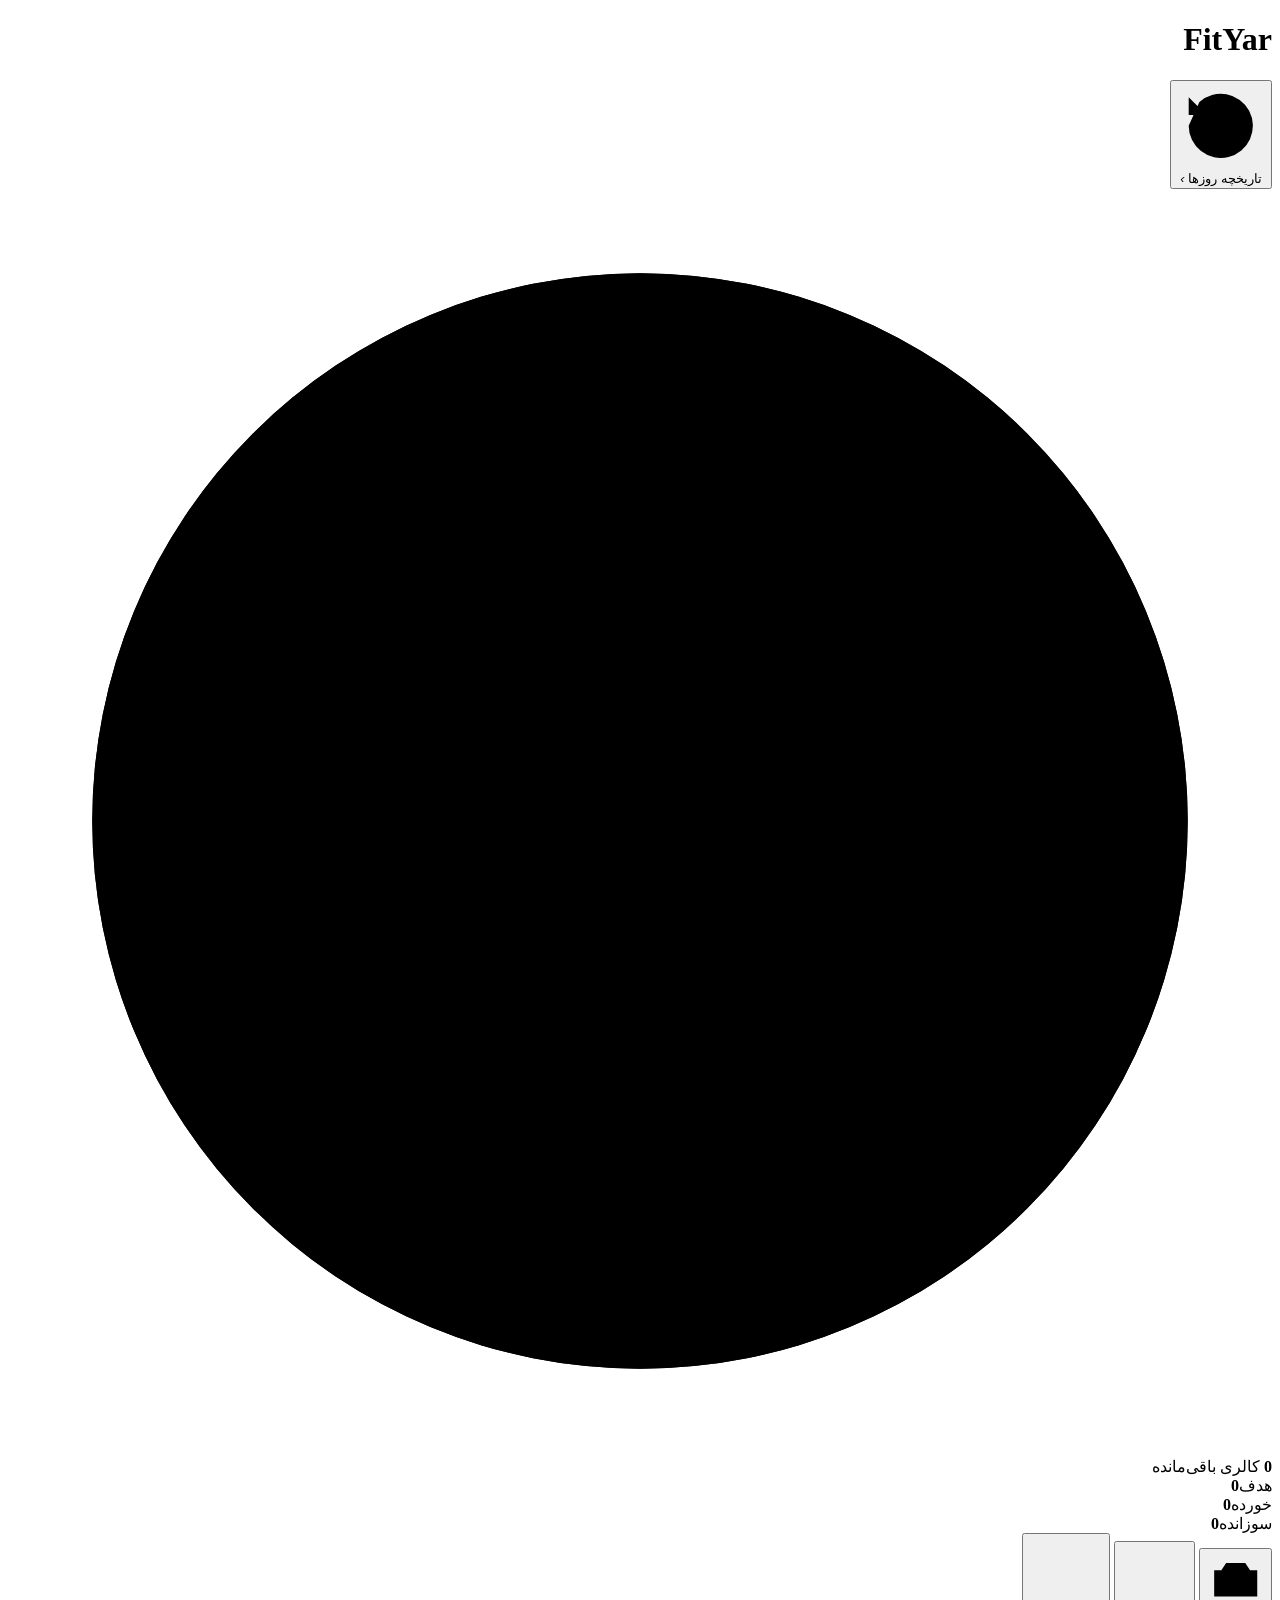
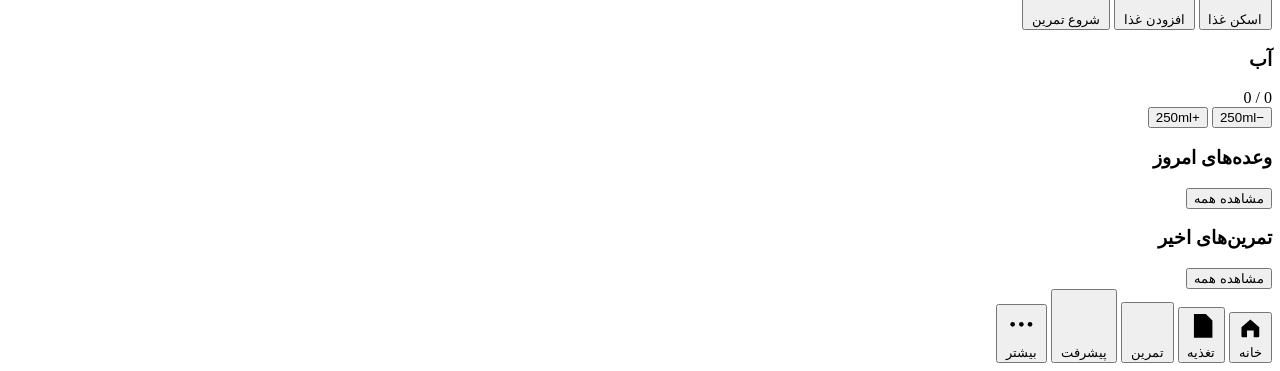
==== index.html @ e15f79ba "Add files via upload" ====
<!DOCTYPE html>
<html lang="fa" dir="rtl">
<head>
<meta charset="utf-8">
<meta http-equiv="Content-Security-Policy" content="
  default-src 'self';
  script-src 'self';
  style-src 'self' 'unsafe-inline';
  img-src 'self' blob: data:;
  font-src 'self';
  connect-src 'self' https: http://localhost:* http://127.0.0.1:*;
  media-src 'self' blob:;
  object-src 'none';
  base-uri 'self';
  form-action 'none';
  manifest-src 'self';
">
<meta name="viewport" content="width=device-width, initial-scale=1, viewport-fit=cover, maximum-scale=1, user-scalable=no">
<title>FitYar</title>
<meta name="description" content="Private nutrition &amp; training tracker">
<meta name="theme-color" content="#0b0d10">
<meta name="mobile-web-app-capable" content="yes">
<meta name="apple-mobile-web-app-capable" content="yes">
<meta name="apple-mobile-web-app-status-bar-style" content="black-translucent">
<meta name="apple-mobile-web-app-title" content="FitYar">
<link rel="manifest" href="./manifest.webmanifest">
<link rel="apple-touch-icon" href="./icons/icon-180.png">
<link rel="icon" href="./icons/icon-192.png">
<link rel="preload" href="./fonts/vazirmatn-400.woff2" as="font" type="font/woff2" crossorigin>
<link rel="stylesheet" href="./css/app.css">
</head>
<body>

<div id="app">

  <!-- ══════════ TOP BAR ══════════ -->
  <header id="topbar">
    <button class="tb-btn" id="tb-back" hidden aria-label="back">
      <svg viewBox="0 0 24 24" class="ico"><path d="M15 5l-7 7 7 7"/></svg>
    </button>
    <h1 id="tb-title">FitYar</h1>
    <div class="tb-right">
      <button class="tb-btn" id="tb-action" hidden></button>
    </div>
  </header>

  <main id="main">

    <!-- ══════════ HOME ══════════ -->
    <section class="screen" id="screen-home">
      <div class="today-bar">
        <span id="today-label"></span>
        <button class="link" id="home-history">
          <svg viewBox="0 0 24 24" class="ico sm"><path d="M3 12a9 9 0 1 0 3-6.7M3 4v5h5"/><path d="M12 8v4l3 2"/></svg>
          <span data-i18n="dayHistory">تاریخچه روزها</span>
          <b id="history-count"></b>
          <i class="sh-arrow">›</i>
        </button>
      </div>

      <div class="card ring-card">
        <div class="ring-wrap">
          <svg class="ring" viewBox="0 0 120 120">
            <circle class="ring-bg" cx="60" cy="60" r="52"/>
            <circle class="ring-fg" id="kcal-ring" cx="60" cy="60" r="52"/>
          </svg>
          <div class="ring-center">
            <b id="kcal-left">0</b>
            <span data-i18n="kcalLeft">کالری باقی‌مانده</span>
          </div>
        </div>
        <div class="ring-side">
          <div class="rs-row"><span data-i18n="goal">هدف</span><b id="kcal-goal">0</b></div>
          <div class="rs-row"><span data-i18n="eaten">خورده</span><b id="kcal-eaten">0</b></div>
          <div class="rs-row"><span data-i18n="burned">سوزانده</span><b id="kcal-burned">0</b></div>
        </div>
      </div>

      <div class="card">
        <div class="macro-grid" id="macro-grid"></div>
      </div>

      <div id="home-today"></div>
      <div id="home-targets"></div>

      <div class="quick-row">
        <button class="quick" id="q-photo">
          <svg viewBox="0 0 24 24" class="ico"><path d="M3 8h3l2-3h8l2 3h3v11H3z"/><circle cx="12" cy="13" r="3.5"/></svg>
          <span data-i18n="scanMeal">اسکن غذا</span>
        </button>
        <button class="quick" id="q-food">
          <svg viewBox="0 0 24 24" class="ico"><path d="M12 5v14M5 12h14"/></svg>
          <span data-i18n="addFood">افزودن غذا</span>
        </button>
        <button class="quick" id="q-train">
          <svg viewBox="0 0 24 24" class="ico"><path d="M4 9v6M7 7v10M17 7v10M20 9v6M7 12h10"/></svg>
          <span data-i18n="startWorkout">شروع تمرین</span>
        </button>
      </div>

      <div class="card" id="home-water-card">
        <div class="card-head">
          <h3 data-i18n="water">آب</h3>
          <span class="muted" id="water-sum">0 / 0</span>
        </div>
        <div class="water-row" id="water-cups"></div>
        <div class="btn-row">
          <button class="btn ghost sm" id="water-minus">−250ml</button>
          <button class="btn sm" id="water-plus">+250ml</button>
        </div>
      </div>

      <div class="card">
        <div class="card-head">
          <h3 data-i18n="todayMeals">وعده‌های امروز</h3>
          <button class="link" id="go-diary" data-i18n="seeAll">مشاهده همه</button>
        </div>
        <div id="home-meals" class="mini-list"></div>
      </div>

      <div class="card">
        <div class="card-head">
          <h3 data-i18n="recentWorkouts">تمرین‌های اخیر</h3>
          <button class="link" id="go-train" data-i18n="seeAll">مشاهده همه</button>
        </div>
        <div id="home-workouts" class="mini-list"></div>
      </div>
    </section>

    <!-- ══════════ DIARY ══════════ -->
    <section class="screen" id="screen-diary" hidden>
      <div class="date-nav">
        <button class="tb-btn" id="d-prev"><svg viewBox="0 0 24 24" class="ico flip"><path d="M15 5l-7 7 7 7"/></svg></button>
        <button class="date-label" id="d-label"></button>
        <button class="tb-btn" id="d-next"><svg viewBox="0 0 24 24" class="ico flip"><path d="M9 5l7 7-7 7"/></svg></button>
        <button class="tb-btn" id="d-history" aria-label="history">
          <svg viewBox="0 0 24 24" class="ico"><path d="M3 12a9 9 0 1 0 3-6.7M3 4v5h5"/><path d="M12 8v4l3 2"/></svg>
        </button>
      </div>

      <div class="card summary-bar">
        <div><b id="dsum-kcal">0</b><span data-i18n="kcal">کالری</span></div>
        <div><b id="dsum-p">0g</b><span data-i18n="protein">پروتئین</span></div>
        <div><b id="dsum-c">0g</b><span data-i18n="carbs">کربوهیدرات</span></div>
        <div><b id="dsum-f">0g</b><span data-i18n="fat">چربی</span></div>
      </div>

      <div class="btn-row" id="diary-quick"></div>
      <div id="diary-meals"></div>
      <div id="diary-close"></div>

      <div class="card">
        <div class="card-head"><h3 data-i18n="dailyNote">یادداشت روز</h3></div>
        <textarea id="day-note" class="input" rows="2" placeholder="…"></textarea>
      </div>
      <div class="spacer"></div>
    </section>

    <!-- ══════════ TRAIN ══════════ -->
    <section class="screen" id="screen-train" hidden>
      <div class="seg" id="train-seg">
        <button class="seg-btn active" data-tab="routines" data-i18n="routines">برنامه‌ها</button>
        <button class="seg-btn" data-tab="history" data-i18n="history">تاریخچه</button>
        <button class="seg-btn" data-tab="exercises" data-i18n="exercises">حرکات</button>
      </div>

      <div id="tab-routines">
        <button class="wizard-cta" id="open-wizard">
          <span class="wc-glow"></span>
          <span class="wc-ico">🎯</span>
          <span class="wc-txt">
            <b data-i18n="startWizard">ساخت برنامه اختصاصی</b>
            <span data-i18n="wizardSub">چند سؤال، بعد برنامه‌ات آماده است</span>
          </span>
          <span class="wc-arrow">›</span>
        </button>
        <button class="btn big" id="start-empty">
          <svg viewBox="0 0 24 24" class="ico"><path d="M12 5v14M5 12h14"/></svg>
          <span data-i18n="startEmptyWorkout">شروع تمرین خالی</span>
        </button>
        <div class="card-head pad">
          <h3 data-i18n="myRoutines">برنامه‌های من</h3>
          <button class="link" id="new-routine" data-i18n="new">جدید</button>
        </div>
        <div id="routine-list" class="list"></div>
        <div class="card-head pad"><h3 data-i18n="templates">الگوهای آماده</h3></div>
        <div id="template-list" class="list"></div>
      </div>

      <div id="tab-history" hidden>
        <div class="card summary-bar">
          <div><b id="h-count">0</b><span data-i18n="workouts">تمرین</span></div>
          <div><b id="h-vol">0</b><span data-i18n="totalVolume">حجم کل</span></div>
          <div><b id="h-time">0</b><span data-i18n="totalTime">زمان کل</span></div>
        </div>
        <div id="workout-history" class="list"></div>
      </div>

      <div id="tab-exercises" hidden>
        <div class="search-row">
          <input class="input" id="ex-search" placeholder="جستجو…" data-i18n-ph="search">
          <button class="btn ghost sm" id="add-exercise" data-i18n="new">جدید</button>
        </div>
        <div class="chips" id="ex-filters"></div>
        <div id="exercise-list" class="list"></div>
      </div>
      <div class="spacer"></div>
    </section>

    <!-- ══════════ PROGRESS ══════════ -->
    <section class="screen" id="screen-progress" hidden>
      <div class="seg" id="prog-seg">
        <button class="seg-btn active" data-tab="body" data-i18n="body">بدن</button>
        <button class="seg-btn" data-tab="nutri" data-i18n="nutrition">تغذیه</button>
        <button class="seg-btn" data-tab="strength" data-i18n="strength">قدرت</button>
        <button class="seg-btn" data-tab="reports" data-i18n="foodHistory">تاریخچه تغذیه</button>
      </div>

      <div id="ptab-body">
        <div id="week-review"></div>
        <div class="card">
          <div class="card-head">
            <h3 data-i18n="weight">وزن</h3>
            <button class="link" id="log-weight" data-i18n="log">ثبت</button>
          </div>
          <div id="weight-chart" class="chart"></div>
          <div class="stat-row" id="weight-stats"></div>
        </div>
        <div class="card">
          <div class="card-head">
            <h3 data-i18n="bodyPhotos">عکس‌های پیشرفت</h3>
          </div>
          <div id="photo-host"></div>
        </div>
        <div class="card">
          <div class="card-head">
            <h3 data-i18n="measurements">اندازه‌ها</h3>
            <button class="link" id="log-measure" data-i18n="log">ثبت</button>
          </div>
          <div id="measure-list" class="mini-list"></div>
        </div>
      </div>

      <div id="ptab-nutri" hidden>
        <div class="card">
          <div class="card-head"><h3 data-i18n="calories14">کالری ۱۴ روز اخیر</h3></div>
          <div id="kcal-chart" class="chart"></div>
        </div>
        <div class="card">
          <div class="card-head"><h3 data-i18n="macroAvg">میانگین درشت‌مغذی‌ها</h3></div>
          <div id="macro-chart" class="chart"></div>
          <div class="stat-row" id="nutri-stats"></div>
        </div>
      </div>

      <div id="ptab-reports" hidden></div>

      <div id="ptab-strength" hidden>
        <div class="card">
          <div class="card-head"><h3 data-i18n="weeklyVolume">حجم هفتگی</h3></div>
          <div id="volume-chart" class="chart"></div>
        </div>
        <div class="card">
          <div class="card-head"><h3 data-i18n="records">رکوردها</h3></div>
          <div id="pr-list" class="mini-list"></div>
        </div>
      </div>
      <div class="spacer"></div>
    </section>

    <!-- ══════════ MORE ══════════ -->
    <section class="screen" id="screen-more" hidden>
      <div class="card profile-card" id="profile-card">
        <div class="avatar" id="avatar">?</div>
        <div>
          <b id="profile-name">—</b>
          <span class="muted" id="profile-sub">—</span>
        </div>
        <button class="btn ghost sm" id="edit-profile" data-i18n="edit">ویرایش</button>
      </div>

      <button class="row-btn" id="open-program" style="--rowc:var(--acc)">
        <svg viewBox="0 0 24 24" class="ico"><path d="M4 6h16M4 12h16M4 18h16"/><circle cx="7" cy="6" r="1.6"/><circle cx="12" cy="12" r="1.6"/><circle cx="17" cy="18" r="1.6"/></svg>
        <span data-i18n="yourProgram">برنامه‌ی تو</span>
      </button>
      <button class="row-btn" id="open-plan" style="--rowc:var(--purple)">
        <svg viewBox="0 0 24 24" class="ico"><path d="M4 5h16M4 12h16M4 19h10"/></svg>
        <span data-i18n="aiPlan">برنامه هوشمند</span>
        <span class="badge" data-i18n="ai">AI</span>
      </button>
      <button class="row-btn" id="open-goals" style="--rowc:var(--orange)">
        <svg viewBox="0 0 24 24" class="ico"><circle cx="12" cy="12" r="8"/><circle cx="12" cy="12" r="3"/></svg>
        <span data-i18n="goalsCalories">اهداف و کالری</span>
      </button>
      <button class="row-btn" id="open-tools" style="--rowc:var(--warn)">
        <svg viewBox="0 0 24 24" class="ico"><path d="M4 9v6M8 7v10M16 7v10M20 9v6M8 12h8"/></svg>
        <span data-i18n="plateCalc">ماشین‌حساب وزنه</span>
      </button>
      <button class="row-btn" id="open-barcodes" style="--rowc:var(--indigo)">
        <svg viewBox="0 0 24 24" class="ico"><path d="M4 6v12M7 6v12M10 6v12M14 6v12M17 6v12M20 6v12"/></svg>
        <span data-i18n="myBarcodes">بارکدهای من</span>
      </button>
      <button class="row-btn" id="open-schedule" style="--rowc:var(--blue)">
        <svg viewBox="0 0 24 24" class="ico"><rect x="4" y="5" width="16" height="16" rx="3"/><path d="M4 10h16M9 3v4M15 3v4"/></svg>
        <span data-i18n="weekSchedule">برنامه‌ی هفته</span>
      </button>
      <button class="row-btn" id="open-myfoods" style="--rowc:var(--teal)">
        <svg viewBox="0 0 24 24" class="ico"><path d="M5 4v16M5 4h9a4 4 0 010 8H5"/></svg>
        <span data-i18n="myFoods">غذاهای من</span>
      </button>
      <button class="row-btn" id="open-api" style="--rowc:var(--blue)">
        <svg viewBox="0 0 24 24" class="ico"><path d="M15 7a4 4 0 11-3.4 6.1L7 18l-3-3 4.9-4.6A4 4 0 0115 7z"/></svg>
        <span data-i18n="aiSettings">تنظیمات هوش مصنوعی</span>
        <span class="dot" id="api-dot"></span>
      </button>
      <button class="row-btn" id="open-prefs" style="--rowc:var(--pink)">
        <svg viewBox="0 0 24 24" class="ico"><circle cx="12" cy="12" r="3"/><path d="M12 3v3M12 18v3M3 12h3M18 12h3M5.6 5.6l2.1 2.1M16.3 16.3l2.1 2.1M18.4 5.6l-2.1 2.1M7.7 16.3l-2.1 2.1"/></svg>
        <span data-i18n="preferences">تنظیمات کلی</span>
      </button>
      <button class="row-btn" id="open-backup" style="--rowc:var(--indigo)">
        <svg viewBox="0 0 24 24" class="ico"><path d="M12 16V4M8 8l4-4 4 4M4 20h16"/></svg>
        <span data-i18n="backupRestore">پشتیبان‌گیری و بازیابی</span>
      </button>
      <button class="row-btn" id="open-about" style="--rowc:var(--tx2)">
        <svg viewBox="0 0 24 24" class="ico"><circle cx="12" cy="12" r="9"/><path d="M12 11v5M12 8h.01"/></svg>
        <span data-i18n="about">درباره</span>
      </button>
      <div class="spacer"></div>
    </section>

    <!-- ══════════ TRAINING PROGRAM (wizard output) ══════════ -->
    <section class="screen" id="screen-program" hidden>
      <div id="program-body"></div>
      <div class="spacer"></div>
    </section>

    <!-- ══════════ DAY REPORTS ══════════ -->
    <section class="screen" id="screen-reports" hidden>
      <div id="reports-body"></div>
      <div class="spacer"></div>
    </section>

    <!-- ══════════ AI PLAN ══════════ -->
    <section class="screen" id="screen-plan" hidden>
      <div id="plan-body"></div>
      <div class="spacer"></div>
    </section>

  </main>

  <!-- ══════════ ACTIVE WORKOUT (full overlay) ══════════ -->
  <div id="session" hidden>
    <header id="s-top">
      <button class="tb-btn" id="s-min"><svg viewBox="0 0 24 24" class="ico"><path d="M6 15l6-6 6 6"/></svg></button>
      <div class="s-timer"><b id="s-time">00:00</b><span id="s-name">Workout</span></div>
      <button class="btn sm" id="s-finish" data-i18n="finish">پایان</button>
    </header>
    <div id="s-stats" class="s-stats"></div>
    <div id="s-body"></div>
    <div class="s-actions">
      <button class="btn ghost" id="s-add-ex" data-i18n="addExercise">افزودن حرکت</button>
      <button class="btn danger ghost" id="s-cancel" data-i18n="cancelWorkout">لغو تمرین</button>
    </div>
    <div class="spacer"></div>
  </div>

  <!-- mini bar when session minimized -->
  <div id="mini-session" hidden>
    <span class="pulse"></span>
    <b id="mini-time">00:00</b>
    <span id="mini-name">Workout</span>
    <button class="btn sm" id="mini-open" data-i18n="resume">ادامه</button>
  </div>

  <!-- rest timer -->
  <div id="rest-bar" hidden>
    <button class="rest-btn" id="rest-minus">−15</button>
    <div class="rest-mid"><b id="rest-time">0:00</b><div class="rest-track"><i id="rest-fill"></i></div></div>
    <button class="rest-btn" id="rest-plus">+15</button>
    <button class="rest-btn x" id="rest-skip">✕</button>
  </div>

  <!-- ══════════ BOTTOM NAV ══════════ -->
  <nav id="tabbar">
    <button class="tab active" data-screen="home">
      <svg viewBox="0 0 24 24" class="ico"><path d="M4 11l8-7 8 7v8a1 1 0 01-1 1h-4v-6H9v6H5a1 1 0 01-1-1z"/></svg>
      <span data-i18n="navHome">خانه</span>
    </button>
    <button class="tab" data-screen="diary">
      <svg viewBox="0 0 24 24" class="ico"><path d="M6 3h9l5 5v13H6z"/><path d="M9 12h8M9 16h5"/></svg>
      <span data-i18n="navDiary">تغذیه</span>
    </button>
    <button class="tab" data-screen="train">
      <svg viewBox="0 0 24 24" class="ico"><path d="M4 9v6M7 7v10M17 7v10M20 9v6M7 12h10"/></svg>
      <span data-i18n="navTrain">تمرین</span>
    </button>
    <button class="tab" data-screen="progress">
      <svg viewBox="0 0 24 24" class="ico"><path d="M4 19V9M10 19V5M16 19v-7M22 19H2"/></svg>
      <span data-i18n="navProgress">پیشرفت</span>
    </button>
    <button class="tab" data-screen="more">
      <svg viewBox="0 0 24 24" class="ico"><circle cx="6" cy="12" r="1.6"/><circle cx="12" cy="12" r="1.6"/><circle cx="18" cy="12" r="1.6"/></svg>
      <span data-i18n="navMore">بیشتر</span>
    </button>
  </nav>

  <!-- ══════════ SHEET / MODAL HOST ══════════ -->
  <div id="scrim" hidden></div>
  <div id="sheet" hidden>
    <div class="sheet-grab"></div>
    <div class="sheet-head">
      <h3 id="sheet-title"></h3>
      <button class="tb-btn" id="sheet-close">✕</button>
    </div>
    <div id="sheet-body"></div>
  </div>

  <div id="toast-host"></div>
  <div id="loader" hidden><div class="spin"></div><span id="loader-text"></span></div>
</div>

<input type="file" id="file-photo" accept="image/*" capture="environment" hidden>
<input type="file" id="file-import" accept="application/json,.json" hidden>
<input type="file" id="file-body-photo" accept="image/*" capture="environment" hidden>

<!-- Boot watchdog: never leave the user staring at a blank page. -->
<div id="boot-fail" hidden style="position:fixed;inset:0;z-index:200;background:#0b0d10;color:#e9edf2;
     padding:32px 22px;font:15px/1.9 'Segoe UI',Tahoma,system-ui,sans-serif;overflow:auto">
  <h2 style="font-size:19px;margin:0 0 10px">اپ بالا نیامد / App failed to start</h2>
  <p id="boot-fail-msg" style="color:#9aa5b4;margin:0 0 18px"></p>
  <pre id="boot-fail-detail" style="white-space:pre-wrap;word-break:break-word;background:#161b22;
       border:1px solid #252c36;border-radius:12px;padding:12px;font-size:12px;color:#ff6b6b;direction:ltr"></pre>
  <button onclick="location.reload()" style="margin-top:16px;background:#3ddc84;color:#07130c;border:0;
          border-radius:12px;padding:13px 20px;font:600 15px inherit;width:100%">تلاش مجدد / Reload</button>
  <button id="boot-fail-reset" style="margin-top:10px;background:transparent;color:#ff6b6b;
          border:1px solid #3a2b2b;border-radius:12px;padding:13px 20px;font:15px inherit;width:100%">
    پاک کردن کش و تلاش مجدد / Clear cache &amp; reload</button>
</div>

<script src="./js/boot.js"></script>

<script type="module" src="./js/app.js"></script>
<script src="./js/boot-check.js"></script>
</body>
</html>
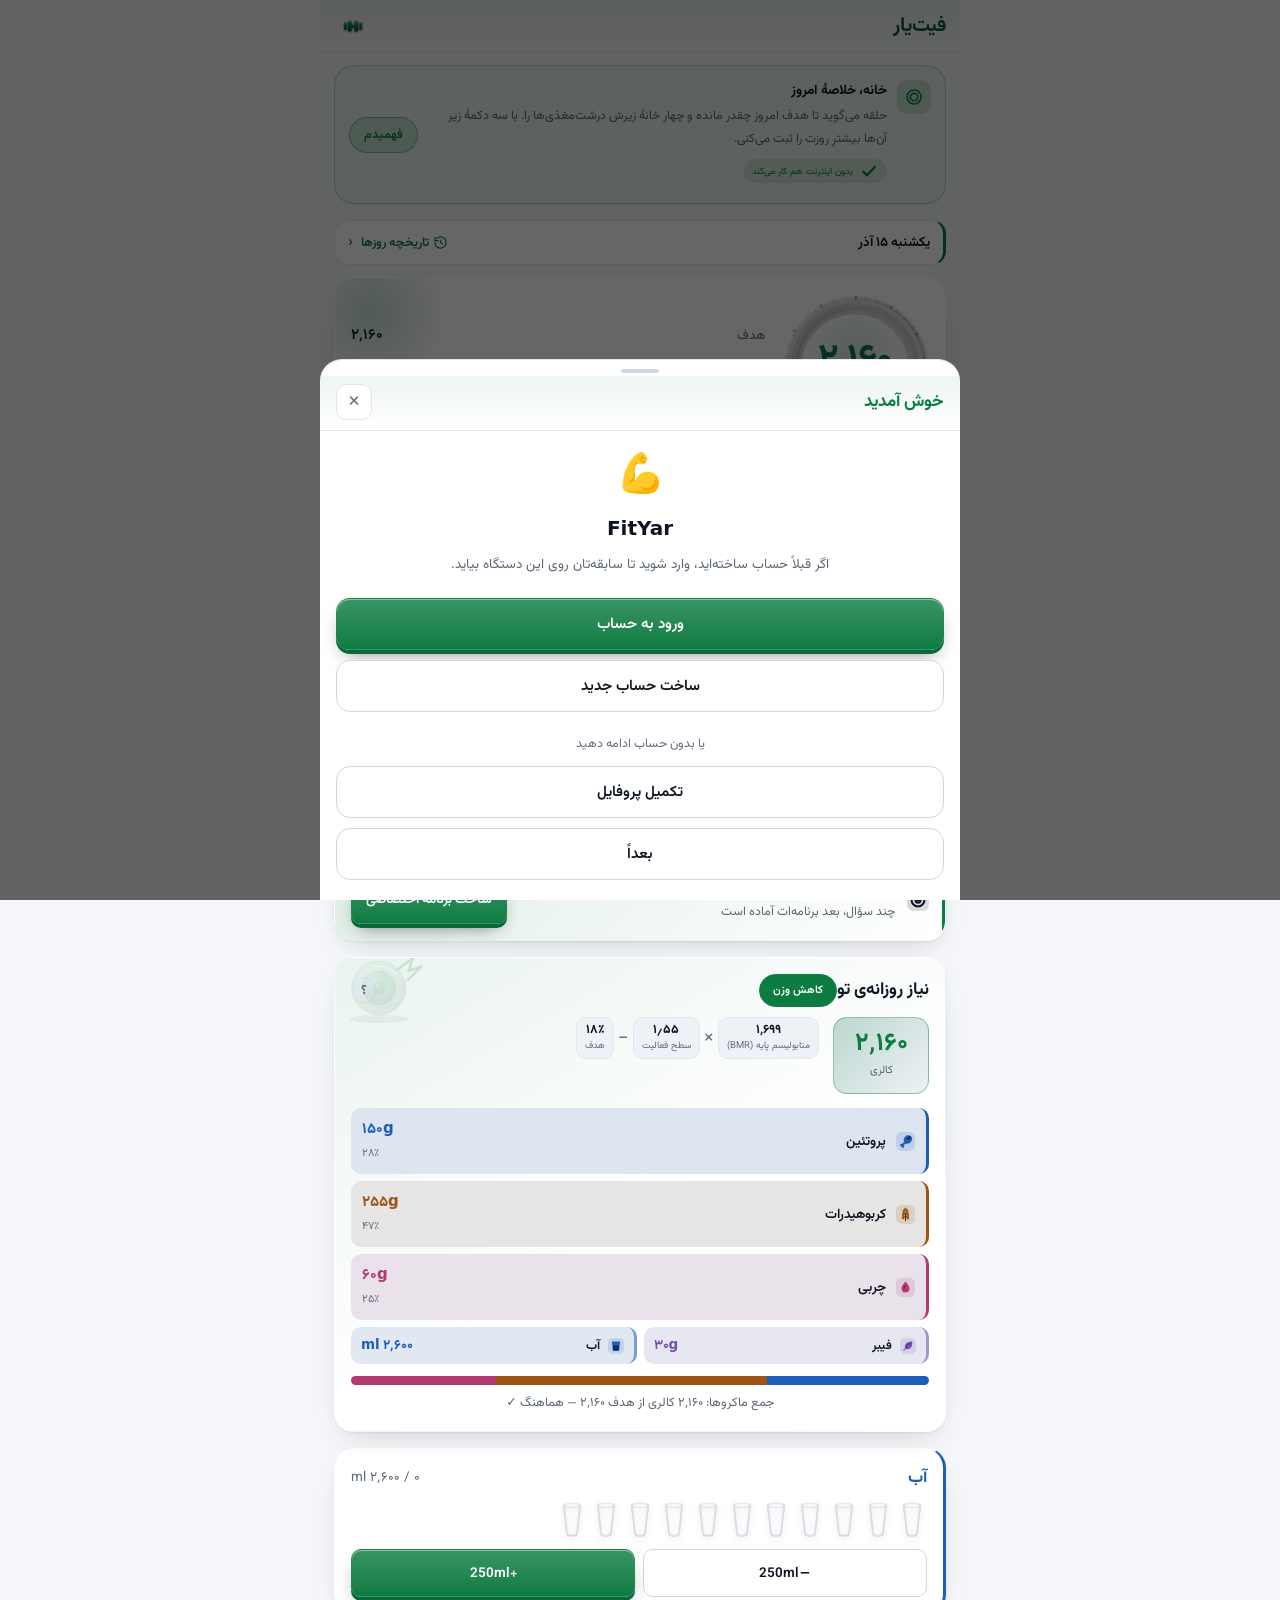
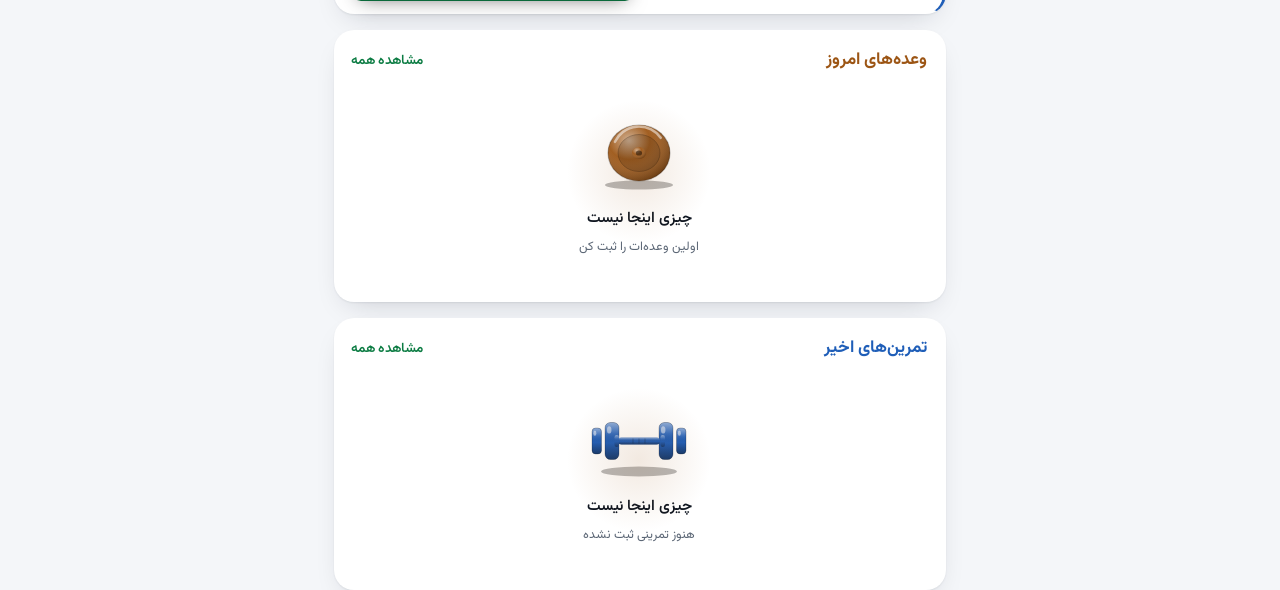
==== commit 157c1952: "Flatten the upload, and ship the twenty-two modules that were never there The previous upload was dr" ====
--- a/index.html
+++ b/index.html
@@ -1,445 +1,528 @@
-<!DOCTYPE html>
-<html lang="fa" dir="rtl">
-<head>
-<meta charset="utf-8">
-<meta http-equiv="Content-Security-Policy" content="
-  default-src 'self';
-  script-src 'self';
-  style-src 'self' 'unsafe-inline';
-  img-src 'self' blob: data:;
-  font-src 'self';
-  connect-src 'self' https: http://localhost:* http://127.0.0.1:*;
-  media-src 'self' blob:;
-  object-src 'none';
-  base-uri 'self';
-  form-action 'none';
-  manifest-src 'self';
-">
-<meta name="viewport" content="width=device-width, initial-scale=1, viewport-fit=cover, maximum-scale=1, user-scalable=no">
-<title>FitYar</title>
-<meta name="description" content="Private nutrition &amp; training tracker">
-<meta name="theme-color" content="#0b0d10">
-<meta name="mobile-web-app-capable" content="yes">
-<meta name="apple-mobile-web-app-capable" content="yes">
-<meta name="apple-mobile-web-app-status-bar-style" content="black-translucent">
-<meta name="apple-mobile-web-app-title" content="FitYar">
-<link rel="manifest" href="./manifest.webmanifest">
-<link rel="apple-touch-icon" href="./icons/icon-180.png">
-<link rel="icon" href="./icons/icon-192.png">
-<link rel="preload" href="./fonts/vazirmatn-400.woff2" as="font" type="font/woff2" crossorigin>
-<link rel="stylesheet" href="./css/app.css">
-</head>
-<body>
-
-<div id="app">
-
-  <!-- ══════════ TOP BAR ══════════ -->
-  <header id="topbar">
-    <button class="tb-btn" id="tb-back" hidden aria-label="back">
-      <svg viewBox="0 0 24 24" class="ico"><path d="M15 5l-7 7 7 7"/></svg>
-    </button>
-    <h1 id="tb-title">FitYar</h1>
-    <div class="tb-right">
-      <button class="tb-btn" id="tb-action" hidden></button>
-    </div>
-  </header>
-
-  <main id="main">
-
-    <!-- ══════════ HOME ══════════ -->
-    <section class="screen" id="screen-home">
-      <div class="today-bar">
-        <span id="today-label"></span>
-        <button class="link" id="home-history">
-          <svg viewBox="0 0 24 24" class="ico sm"><path d="M3 12a9 9 0 1 0 3-6.7M3 4v5h5"/><path d="M12 8v4l3 2"/></svg>
-          <span data-i18n="dayHistory">تاریخچه روزها</span>
-          <b id="history-count"></b>
-          <i class="sh-arrow">›</i>
-        </button>
-      </div>
-
-      <div class="card ring-card">
-        <div class="ring-wrap">
-          <svg class="ring" viewBox="0 0 120 120">
-            <circle class="ring-bg" cx="60" cy="60" r="52"/>
-            <circle class="ring-fg" id="kcal-ring" cx="60" cy="60" r="52"/>
-          </svg>
-          <div class="ring-center">
-            <b id="kcal-left">0</b>
-            <span data-i18n="kcalLeft">کالری باقی‌مانده</span>
-          </div>
-        </div>
-        <div class="ring-side">
-          <div class="rs-row"><span data-i18n="goal">هدف</span><b id="kcal-goal">0</b></div>
-          <div class="rs-row"><span data-i18n="eaten">خورده</span><b id="kcal-eaten">0</b></div>
-          <div class="rs-row"><span data-i18n="burned">سوزانده</span><b id="kcal-burned">0</b></div>
-        </div>
-      </div>
-
-      <div class="card">
-        <div class="macro-grid" id="macro-grid"></div>
-      </div>
-
-      <div id="home-today"></div>
-      <div id="home-targets"></div>
-
-      <div class="quick-row">
-        <button class="quick" id="q-photo">
-          <svg viewBox="0 0 24 24" class="ico"><path d="M3 8h3l2-3h8l2 3h3v11H3z"/><circle cx="12" cy="13" r="3.5"/></svg>
-          <span data-i18n="scanMeal">اسکن غذا</span>
-        </button>
-        <button class="quick" id="q-food">
-          <svg viewBox="0 0 24 24" class="ico"><path d="M12 5v14M5 12h14"/></svg>
-          <span data-i18n="addFood">افزودن غذا</span>
-        </button>
-        <button class="quick" id="q-train">
-          <svg viewBox="0 0 24 24" class="ico"><path d="M4 9v6M7 7v10M17 7v10M20 9v6M7 12h10"/></svg>
-          <span data-i18n="startWorkout">شروع تمرین</span>
-        </button>
-      </div>
-
-      <div class="card" id="home-water-card">
-        <div class="card-head">
-          <h3 data-i18n="water">آب</h3>
-          <span class="muted" id="water-sum">0 / 0</span>
-        </div>
-        <div class="water-row" id="water-cups"></div>
-        <div class="btn-row">
-          <button class="btn ghost sm" id="water-minus">−250ml</button>
-          <button class="btn sm" id="water-plus">+250ml</button>
-        </div>
-      </div>
-
-      <div class="card">
-        <div class="card-head">
-          <h3 data-i18n="todayMeals">وعده‌های امروز</h3>
-          <button class="link" id="go-diary" data-i18n="seeAll">مشاهده همه</button>
-        </div>
-        <div id="home-meals" class="mini-list"></div>
-      </div>
-
-      <div class="card">
-        <div class="card-head">
-          <h3 data-i18n="recentWorkouts">تمرین‌های اخیر</h3>
-          <button class="link" id="go-train" data-i18n="seeAll">مشاهده همه</button>
-        </div>
-        <div id="home-workouts" class="mini-list"></div>
-      </div>
-    </section>
-
-    <!-- ══════════ DIARY ══════════ -->
-    <section class="screen" id="screen-diary" hidden>
-      <div class="date-nav">
-        <button class="tb-btn" id="d-prev"><svg viewBox="0 0 24 24" class="ico flip"><path d="M15 5l-7 7 7 7"/></svg></button>
-        <button class="date-label" id="d-label"></button>
-        <button class="tb-btn" id="d-next"><svg viewBox="0 0 24 24" class="ico flip"><path d="M9 5l7 7-7 7"/></svg></button>
-        <button class="tb-btn" id="d-history" aria-label="history">
-          <svg viewBox="0 0 24 24" class="ico"><path d="M3 12a9 9 0 1 0 3-6.7M3 4v5h5"/><path d="M12 8v4l3 2"/></svg>
-        </button>
-      </div>
-
-      <div class="card summary-bar">
-        <div><b id="dsum-kcal">0</b><span data-i18n="kcal">کالری</span></div>
-        <div><b id="dsum-p">0g</b><span data-i18n="protein">پروتئین</span></div>
-        <div><b id="dsum-c">0g</b><span data-i18n="carbs">کربوهیدرات</span></div>
-        <div><b id="dsum-f">0g</b><span data-i18n="fat">چربی</span></div>
-      </div>
-
-      <div class="btn-row" id="diary-quick"></div>
-      <div id="diary-meals"></div>
-      <div id="diary-close"></div>
-
-      <div class="card">
-        <div class="card-head"><h3 data-i18n="dailyNote">یادداشت روز</h3></div>
-        <textarea id="day-note" class="input" rows="2" placeholder="…"></textarea>
-      </div>
-      <div class="spacer"></div>
-    </section>
-
-    <!-- ══════════ TRAIN ══════════ -->
-    <section class="screen" id="screen-train" hidden>
-      <div class="seg" id="train-seg">
-        <button class="seg-btn active" data-tab="routines" data-i18n="routines">برنامه‌ها</button>
-        <button class="seg-btn" data-tab="history" data-i18n="history">تاریخچه</button>
-        <button class="seg-btn" data-tab="exercises" data-i18n="exercises">حرکات</button>
-      </div>
-
-      <div id="tab-routines">
-        <button class="wizard-cta" id="open-wizard">
-          <span class="wc-glow"></span>
-          <span class="wc-ico">🎯</span>
-          <span class="wc-txt">
-            <b data-i18n="startWizard">ساخت برنامه اختصاصی</b>
-            <span data-i18n="wizardSub">چند سؤال، بعد برنامه‌ات آماده است</span>
-          </span>
-          <span class="wc-arrow">›</span>
-        </button>
-        <button class="btn big" id="start-empty">
-          <svg viewBox="0 0 24 24" class="ico"><path d="M12 5v14M5 12h14"/></svg>
-          <span data-i18n="startEmptyWorkout">شروع تمرین خالی</span>
-        </button>
-        <div class="card-head pad">
-          <h3 data-i18n="myRoutines">برنامه‌های من</h3>
-          <button class="link" id="new-routine" data-i18n="new">جدید</button>
-        </div>
-        <div id="routine-list" class="list"></div>
-        <div class="card-head pad"><h3 data-i18n="templates">الگوهای آماده</h3></div>
-        <div id="template-list" class="list"></div>
-      </div>
-
-      <div id="tab-history" hidden>
-        <div class="card summary-bar">
-          <div><b id="h-count">0</b><span data-i18n="workouts">تمرین</span></div>
-          <div><b id="h-vol">0</b><span data-i18n="totalVolume">حجم کل</span></div>
-          <div><b id="h-time">0</b><span data-i18n="totalTime">زمان کل</span></div>
-        </div>
-        <div id="workout-history" class="list"></div>
-      </div>
-
-      <div id="tab-exercises" hidden>
-        <div class="search-row">
-          <input class="input" id="ex-search" placeholder="جستجو…" data-i18n-ph="search">
-          <button class="btn ghost sm" id="add-exercise" data-i18n="new">جدید</button>
-        </div>
-        <div class="chips" id="ex-filters"></div>
-        <div id="exercise-list" class="list"></div>
-      </div>
-      <div class="spacer"></div>
-    </section>
-
-    <!-- ══════════ PROGRESS ══════════ -->
-    <section class="screen" id="screen-progress" hidden>
-      <div class="seg" id="prog-seg">
-        <button class="seg-btn active" data-tab="body" data-i18n="body">بدن</button>
-        <button class="seg-btn" data-tab="nutri" data-i18n="nutrition">تغذیه</button>
-        <button class="seg-btn" data-tab="strength" data-i18n="strength">قدرت</button>
-        <button class="seg-btn" data-tab="reports" data-i18n="foodHistory">تاریخچه تغذیه</button>
-      </div>
-
-      <div id="ptab-body">
-        <div id="week-review"></div>
-        <div class="card">
-          <div class="card-head">
-            <h3 data-i18n="weight">وزن</h3>
-            <button class="link" id="log-weight" data-i18n="log">ثبت</button>
-          </div>
-          <div id="weight-chart" class="chart"></div>
-          <div class="stat-row" id="weight-stats"></div>
-        </div>
-        <div class="card">
-          <div class="card-head">
-            <h3 data-i18n="bodyPhotos">عکس‌های پیشرفت</h3>
-          </div>
-          <div id="photo-host"></div>
-        </div>
-        <div class="card">
-          <div class="card-head">
-            <h3 data-i18n="measurements">اندازه‌ها</h3>
-            <button class="link" id="log-measure" data-i18n="log">ثبت</button>
-          </div>
-          <div id="measure-list" class="mini-list"></div>
-        </div>
-      </div>
-
-      <div id="ptab-nutri" hidden>
-        <div class="card">
-          <div class="card-head"><h3 data-i18n="calories14">کالری ۱۴ روز اخیر</h3></div>
-          <div id="kcal-chart" class="chart"></div>
-        </div>
-        <div class="card">
-          <div class="card-head"><h3 data-i18n="macroAvg">میانگین درشت‌مغذی‌ها</h3></div>
-          <div id="macro-chart" class="chart"></div>
-          <div class="stat-row" id="nutri-stats"></div>
-        </div>
-      </div>
-
-      <div id="ptab-reports" hidden></div>
-
-      <div id="ptab-strength" hidden>
-        <div class="card">
-          <div class="card-head"><h3 data-i18n="weeklyVolume">حجم هفتگی</h3></div>
-          <div id="volume-chart" class="chart"></div>
-        </div>
-        <div class="card">
-          <div class="card-head"><h3 data-i18n="records">رکوردها</h3></div>
-          <div id="pr-list" class="mini-list"></div>
-        </div>
-      </div>
-      <div class="spacer"></div>
-    </section>
-
-    <!-- ══════════ MORE ══════════ -->
-    <section class="screen" id="screen-more" hidden>
-      <div class="card profile-card" id="profile-card">
-        <div class="avatar" id="avatar">?</div>
-        <div>
-          <b id="profile-name">—</b>
-          <span class="muted" id="profile-sub">—</span>
-        </div>
-        <button class="btn ghost sm" id="edit-profile" data-i18n="edit">ویرایش</button>
-      </div>
-
-      <button class="row-btn" id="open-program" style="--rowc:var(--acc)">
-        <svg viewBox="0 0 24 24" class="ico"><path d="M4 6h16M4 12h16M4 18h16"/><circle cx="7" cy="6" r="1.6"/><circle cx="12" cy="12" r="1.6"/><circle cx="17" cy="18" r="1.6"/></svg>
-        <span data-i18n="yourProgram">برنامه‌ی تو</span>
-      </button>
-      <button class="row-btn" id="open-plan" style="--rowc:var(--purple)">
-        <svg viewBox="0 0 24 24" class="ico"><path d="M4 5h16M4 12h16M4 19h10"/></svg>
-        <span data-i18n="aiPlan">برنامه هوشمند</span>
-        <span class="badge" data-i18n="ai">AI</span>
-      </button>
-      <button class="row-btn" id="open-goals" style="--rowc:var(--orange)">
-        <svg viewBox="0 0 24 24" class="ico"><circle cx="12" cy="12" r="8"/><circle cx="12" cy="12" r="3"/></svg>
-        <span data-i18n="goalsCalories">اهداف و کالری</span>
-      </button>
-      <button class="row-btn" id="open-tools" style="--rowc:var(--warn)">
-        <svg viewBox="0 0 24 24" class="ico"><path d="M4 9v6M8 7v10M16 7v10M20 9v6M8 12h8"/></svg>
-        <span data-i18n="plateCalc">ماشین‌حساب وزنه</span>
-      </button>
-      <button class="row-btn" id="open-barcodes" style="--rowc:var(--indigo)">
-        <svg viewBox="0 0 24 24" class="ico"><path d="M4 6v12M7 6v12M10 6v12M14 6v12M17 6v12M20 6v12"/></svg>
-        <span data-i18n="myBarcodes">بارکدهای من</span>
-      </button>
-      <button class="row-btn" id="open-schedule" style="--rowc:var(--blue)">
-        <svg viewBox="0 0 24 24" class="ico"><rect x="4" y="5" width="16" height="16" rx="3"/><path d="M4 10h16M9 3v4M15 3v4"/></svg>
-        <span data-i18n="weekSchedule">برنامه‌ی هفته</span>
-      </button>
-      <button class="row-btn" id="open-myfoods" style="--rowc:var(--teal)">
-        <svg viewBox="0 0 24 24" class="ico"><path d="M5 4v16M5 4h9a4 4 0 010 8H5"/></svg>
-        <span data-i18n="myFoods">غذاهای من</span>
-      </button>
-      <button class="row-btn" id="open-api" style="--rowc:var(--blue)">
-        <svg viewBox="0 0 24 24" class="ico"><path d="M15 7a4 4 0 11-3.4 6.1L7 18l-3-3 4.9-4.6A4 4 0 0115 7z"/></svg>
-        <span data-i18n="aiSettings">تنظیمات هوش مصنوعی</span>
-        <span class="dot" id="api-dot"></span>
-      </button>
-      <button class="row-btn" id="open-prefs" style="--rowc:var(--pink)">
-        <svg viewBox="0 0 24 24" class="ico"><circle cx="12" cy="12" r="3"/><path d="M12 3v3M12 18v3M3 12h3M18 12h3M5.6 5.6l2.1 2.1M16.3 16.3l2.1 2.1M18.4 5.6l-2.1 2.1M7.7 16.3l-2.1 2.1"/></svg>
-        <span data-i18n="preferences">تنظیمات کلی</span>
-      </button>
-      <button class="row-btn" id="open-backup" style="--rowc:var(--indigo)">
-        <svg viewBox="0 0 24 24" class="ico"><path d="M12 16V4M8 8l4-4 4 4M4 20h16"/></svg>
-        <span data-i18n="backupRestore">پشتیبان‌گیری و بازیابی</span>
-      </button>
-      <button class="row-btn" id="open-about" style="--rowc:var(--tx2)">
-        <svg viewBox="0 0 24 24" class="ico"><circle cx="12" cy="12" r="9"/><path d="M12 11v5M12 8h.01"/></svg>
-        <span data-i18n="about">درباره</span>
-      </button>
-      <div class="spacer"></div>
-    </section>
-
-    <!-- ══════════ TRAINING PROGRAM (wizard output) ══════════ -->
-    <section class="screen" id="screen-program" hidden>
-      <div id="program-body"></div>
-      <div class="spacer"></div>
-    </section>
-
-    <!-- ══════════ DAY REPORTS ══════════ -->
-    <section class="screen" id="screen-reports" hidden>
-      <div id="reports-body"></div>
-      <div class="spacer"></div>
-    </section>
-
-    <!-- ══════════ AI PLAN ══════════ -->
-    <section class="screen" id="screen-plan" hidden>
-      <div id="plan-body"></div>
-      <div class="spacer"></div>
-    </section>
-
-  </main>
-
-  <!-- ══════════ ACTIVE WORKOUT (full overlay) ══════════ -->
-  <div id="session" hidden>
-    <header id="s-top">
-      <button class="tb-btn" id="s-min"><svg viewBox="0 0 24 24" class="ico"><path d="M6 15l6-6 6 6"/></svg></button>
-      <div class="s-timer"><b id="s-time">00:00</b><span id="s-name">Workout</span></div>
-      <button class="btn sm" id="s-finish" data-i18n="finish">پایان</button>
-    </header>
-    <div id="s-stats" class="s-stats"></div>
-    <div id="s-body"></div>
-    <div class="s-actions">
-      <button class="btn ghost" id="s-add-ex" data-i18n="addExercise">افزودن حرکت</button>
-      <button class="btn danger ghost" id="s-cancel" data-i18n="cancelWorkout">لغو تمرین</button>
-    </div>
-    <div class="spacer"></div>
-  </div>
-
-  <!-- mini bar when session minimized -->
-  <div id="mini-session" hidden>
-    <span class="pulse"></span>
-    <b id="mini-time">00:00</b>
-    <span id="mini-name">Workout</span>
-    <button class="btn sm" id="mini-open" data-i18n="resume">ادامه</button>
-  </div>
-
-  <!-- rest timer -->
-  <div id="rest-bar" hidden>
-    <button class="rest-btn" id="rest-minus">−15</button>
-    <div class="rest-mid"><b id="rest-time">0:00</b><div class="rest-track"><i id="rest-fill"></i></div></div>
-    <button class="rest-btn" id="rest-plus">+15</button>
-    <button class="rest-btn x" id="rest-skip">✕</button>
-  </div>
-
-  <!-- ══════════ BOTTOM NAV ══════════ -->
-  <nav id="tabbar">
-    <button class="tab active" data-screen="home">
-      <svg viewBox="0 0 24 24" class="ico"><path d="M4 11l8-7 8 7v8a1 1 0 01-1 1h-4v-6H9v6H5a1 1 0 01-1-1z"/></svg>
-      <span data-i18n="navHome">خانه</span>
-    </button>
-    <button class="tab" data-screen="diary">
-      <svg viewBox="0 0 24 24" class="ico"><path d="M6 3h9l5 5v13H6z"/><path d="M9 12h8M9 16h5"/></svg>
-      <span data-i18n="navDiary">تغذیه</span>
-    </button>
-    <button class="tab" data-screen="train">
-      <svg viewBox="0 0 24 24" class="ico"><path d="M4 9v6M7 7v10M17 7v10M20 9v6M7 12h10"/></svg>
-      <span data-i18n="navTrain">تمرین</span>
-    </button>
-    <button class="tab" data-screen="progress">
-      <svg viewBox="0 0 24 24" class="ico"><path d="M4 19V9M10 19V5M16 19v-7M22 19H2"/></svg>
-      <span data-i18n="navProgress">پیشرفت</span>
-    </button>
-    <button class="tab" data-screen="more">
-      <svg viewBox="0 0 24 24" class="ico"><circle cx="6" cy="12" r="1.6"/><circle cx="12" cy="12" r="1.6"/><circle cx="18" cy="12" r="1.6"/></svg>
-      <span data-i18n="navMore">بیشتر</span>
-    </button>
-  </nav>
-
-  <!-- ══════════ SHEET / MODAL HOST ══════════ -->
-  <div id="scrim" hidden></div>
-  <div id="sheet" hidden>
-    <div class="sheet-grab"></div>
-    <div class="sheet-head">
-      <h3 id="sheet-title"></h3>
-      <button class="tb-btn" id="sheet-close">✕</button>
-    </div>
-    <div id="sheet-body"></div>
-  </div>
-
-  <div id="toast-host"></div>
-  <div id="loader" hidden><div class="spin"></div><span id="loader-text"></span></div>
-</div>
-
-<input type="file" id="file-photo" accept="image/*" capture="environment" hidden>
-<input type="file" id="file-import" accept="application/json,.json" hidden>
-<input type="file" id="file-body-photo" accept="image/*" capture="environment" hidden>
-
-<!-- Boot watchdog: never leave the user staring at a blank page. -->
-<div id="boot-fail" hidden style="position:fixed;inset:0;z-index:200;background:#0b0d10;color:#e9edf2;
-     padding:32px 22px;font:15px/1.9 'Segoe UI',Tahoma,system-ui,sans-serif;overflow:auto">
-  <h2 style="font-size:19px;margin:0 0 10px">اپ بالا نیامد / App failed to start</h2>
-  <p id="boot-fail-msg" style="color:#9aa5b4;margin:0 0 18px"></p>
-  <pre id="boot-fail-detail" style="white-space:pre-wrap;word-break:break-word;background:#161b22;
-       border:1px solid #252c36;border-radius:12px;padding:12px;font-size:12px;color:#ff6b6b;direction:ltr"></pre>
-  <button onclick="location.reload()" style="margin-top:16px;background:#3ddc84;color:#07130c;border:0;
-          border-radius:12px;padding:13px 20px;font:600 15px inherit;width:100%">تلاش مجدد / Reload</button>
-  <button id="boot-fail-reset" style="margin-top:10px;background:transparent;color:#ff6b6b;
-          border:1px solid #3a2b2b;border-radius:12px;padding:13px 20px;font:15px inherit;width:100%">
-    پاک کردن کش و تلاش مجدد / Clear cache &amp; reload</button>
-</div>
-
-<script src="./js/boot.js"></script>
-
-<script type="module" src="./js/app.js"></script>
-<script src="./js/boot-check.js"></script>
-</body>
-</html>
+<!DOCTYPE html>
+<html lang="fa" dir="rtl">
+<head>
+<meta charset="utf-8">
+<meta http-equiv="Content-Security-Policy" content="
+  default-src 'self';
+  script-src 'self';
+  style-src 'self' 'unsafe-inline';
+  img-src 'self' blob: data:;
+  font-src 'self';
+  connect-src 'self' https: http://localhost:* http://127.0.0.1:*;
+  media-src 'self' blob:;
+  object-src 'none';
+  base-uri 'self';
+  form-action 'none';
+  manifest-src 'self';
+">
+<meta name="viewport" content="width=device-width, initial-scale=1, viewport-fit=cover, maximum-scale=1, user-scalable=no">
+<title>FitYar</title>
+<meta name="description" content="Private nutrition &amp; training tracker">
+<meta name="theme-color" content="#0b0d10">
+<meta name="mobile-web-app-capable" content="yes">
+<meta name="apple-mobile-web-app-capable" content="yes">
+<meta name="apple-mobile-web-app-status-bar-style" content="black-translucent">
+<meta name="apple-mobile-web-app-title" content="FitYar">
+<link rel="manifest" href="./manifest.webmanifest">
+<link rel="apple-touch-icon" href="./icons/icon-180.png">
+<link rel="icon" href="./icons/icon-192.png">
+<link rel="preload" href="./fonts/vazirmatn-400.woff2" as="font" type="font/woff2" crossorigin>
+<link rel="stylesheet" href="./css/app.css">
+</head>
+<body>
+
+<div id="app">
+
+  <!-- ══════════ TOP BAR ══════════ -->
+  <header id="topbar">
+    <button class="tb-btn" id="tb-back" hidden aria-label="back">
+      <svg viewBox="0 0 24 24" class="ico"><path d="M15 5l-7 7 7 7"/></svg>
+    </button>
+    <h1 id="tb-title">FitYar</h1>
+    <span id="tb-mark" aria-hidden="true" hidden></span>
+    <div class="tb-right">
+      <button class="tb-btn" id="tb-action" hidden></button>
+    </div>
+  </header>
+
+  <main id="main">
+
+    <!-- ══════════ HOME ══════════ -->
+    <section class="screen" id="screen-home">
+      <div class="today-bar">
+        <span id="today-label"></span>
+        <button class="link" id="home-history">
+          <svg viewBox="0 0 24 24" class="ico sm"><path d="M3 12a9 9 0 1 0 3-6.7M3 4v5h5"/><path d="M12 8v4l3 2"/></svg>
+          <span data-i18n="dayHistory">تاریخچه روزها</span>
+          <b id="history-count"></b>
+          <i class="sh-arrow">›</i>
+        </button>
+      </div>
+
+      <div class="card ring-card">
+        <div class="ring-wrap">
+          <svg class="ring" viewBox="0 0 120 120">
+            <defs>
+              <linearGradient id="ring-grad" x1="0" y1="0" x2="1" y2="1">
+                <stop offset="0%" stop-color="var(--ring-a)"/>
+                <stop offset="100%" stop-color="var(--ring-b)"/>
+              </linearGradient>
+              <filter id="ring-inner" x="-20%" y="-20%" width="140%" height="140%">
+                <feDropShadow dx="0" dy="1.5" stdDeviation="1.6" flood-opacity=".45"/>
+              </filter>
+            </defs>
+            <circle class="ring-tick minor" cx="60" cy="60" r="56.5"/>
+            <circle class="ring-tick major" cx="60" cy="60" r="56.0"/>
+            <circle class="ring-bg" cx="60" cy="60" r="52" filter="url(#ring-inner)"/>
+            <circle class="ring-groove" cx="60" cy="60" r="47.8"/>
+            <circle class="ring-cast ring-arc" cx="60" cy="60" r="52"/>
+            <circle class="ring-fg ring-arc" id="kcal-ring" cx="60" cy="60" r="52"/>
+            <circle class="ring-lit ring-arc" cx="60" cy="60" r="54.3"/>
+            <circle class="ring-dark ring-arc" cx="60" cy="60" r="49.6"/>
+          </svg>
+          <div class="ring-center">
+            <b id="kcal-left">0</b>
+            <span data-i18n="kcalLeft">کالری باقی‌مانده</span>
+          </div>
+        </div>
+        <div class="ring-side">
+          <div class="rs-row"><span data-i18n="goal">هدف</span><b id="kcal-goal">0</b></div>
+          <div class="rs-row"><span data-i18n="eaten">خورده</span><b id="kcal-eaten">0</b></div>
+          <div class="rs-row"><span data-i18n="burned">سوزانده</span><b id="kcal-burned">0</b></div>
+        </div>
+      </div>
+
+      <div class="card">
+        <div class="macro-grid" id="macro-grid"></div>
+      </div>
+
+      <div class="quick-row">
+        <button class="quick" id="q-photo">
+          <svg viewBox="0 0 24 24" class="ico"><path d="M3 8h3l2-3h8l2 3h3v11H3z"/><circle cx="12" cy="13" r="3.5"/></svg>
+          <span data-i18n="scanMeal">اسکن غذا</span>
+        </button>
+        <button class="quick" id="q-food">
+          <svg viewBox="0 0 24 24" class="ico"><path d="M12 5v14M5 12h14"/></svg>
+          <span data-i18n="addFood">افزودن غذا</span>
+        </button>
+        <button class="quick" id="q-train">
+          <svg viewBox="0 0 24 24" class="ico"><path d="M4 9v6M7 7v10M17 7v10M20 9v6M7 12h10"/></svg>
+          <span data-i18n="startWorkout">شروع تمرین</span>
+        </button>
+      </div>
+      <div class="quick-row tools-row">
+        <button class="quick" id="open-ask">
+          <svg viewBox="0 0 24 24" class="ico"><path d="M20 15a3 3 0 01-3 3H8l-4 3V6a3 3 0 013-3h10a3 3 0 013 3z"/></svg>
+          <span data-i18n="askTitle">بپرس</span>
+          <em class="q-note"></em>
+        </button>
+        <button class="quick" id="open-compare">
+          <svg viewBox="0 0 24 24" class="ico"><path d="M4 8h13l-3-3M20 16H7l3 3"/></svg>
+          <span data-i18n="cmpShort">مقایسه</span>
+          <em class="q-note"></em>
+        </button>
+        <button class="quick" id="home-protein">
+          <svg viewBox="0 0 24 24" class="ico"><path d="M5 11h14a5 5 0 01-5 5h-4a5 5 0 01-5-5zM5 19h14"/><path d="M9 8c0-2 3-2 3-4"/></svg>
+          <span data-i18n="protein">پروتئین</span>
+          <em class="q-note"></em>
+        </button>
+      </div>
+
+      <div id="home-today"></div>
+      <div id="home-targets"></div>
+
+
+      <div class="card" id="home-water-card">
+        <div class="card-head">
+          <h3 data-i18n="water">آب</h3>
+          <span class="muted" id="water-sum">0 / 0</span>
+        </div>
+        <div class="water-row" id="water-cups"></div>
+        <div class="btn-row">
+          <button class="btn ghost sm" id="water-minus">−250ml</button>
+          <button class="btn sm" id="water-plus">+250ml</button>
+        </div>
+      </div>
+
+      <div class="card" style="--cardc:var(--orange)">
+        <div class="card-head">
+          <h3 data-i18n="todayMeals">وعده‌های امروز</h3>
+          <button class="link" id="go-diary" data-i18n="seeAll">مشاهده همه</button>
+        </div>
+        <div id="home-meals" class="mini-list"></div>
+      </div>
+
+      <div class="card" style="--cardc:var(--blue)">
+        <div class="card-head">
+          <h3 data-i18n="recentWorkouts">تمرین‌های اخیر</h3>
+          <button class="link" id="go-train" data-i18n="seeAll">مشاهده همه</button>
+        </div>
+        <div id="home-workouts" class="mini-list"></div>
+      </div>
+    </section>
+
+    <!-- ══════════ DIARY ══════════ -->
+    <section class="screen" id="screen-diary" hidden>
+      <div class="date-nav">
+        <button class="tb-btn" id="d-prev"><svg viewBox="0 0 24 24" class="ico flip"><path d="M15 5l-7 7 7 7"/></svg></button>
+        <button class="date-label" id="d-label"></button>
+        <button class="tb-btn" id="d-next"><svg viewBox="0 0 24 24" class="ico flip"><path d="M9 5l7 7-7 7"/></svg></button>
+        <button class="tb-btn" id="d-history" aria-label="history">
+          <svg viewBox="0 0 24 24" class="ico"><path d="M3 12a9 9 0 1 0 3-6.7M3 4v5h5"/><path d="M12 8v4l3 2"/></svg>
+        </button>
+      </div>
+
+      <div class="card summary-bar">
+        <div data-metric="kcal"><b id="dsum-kcal">0</b><span data-i18n="kcal">کالری</span></div>
+        <div data-metric="protein"><b id="dsum-p">0g</b><span data-i18n="protein">پروتئین</span></div>
+        <div data-metric="carbs"><b id="dsum-c">0g</b><span data-i18n="carbs">کربوهیدرات</span></div>
+        <div data-metric="fat"><b id="dsum-f">0g</b><span data-i18n="fat">چربی</span></div>
+      </div>
+
+      <div class="btn-row" id="diary-quick"></div>
+      <div id="diary-meals"></div>
+      <div id="diary-close"></div>
+
+      <div class="card">
+        <div class="card-head"><h3 data-i18n="dailyNote">یادداشت روز</h3></div>
+        <textarea id="day-note" class="input" rows="2" placeholder="…"></textarea>
+      </div>
+      <div class="spacer"></div>
+    </section>
+
+    <!-- ══════════ TRAIN ══════════ -->
+    <section class="screen" id="screen-train" hidden>
+      <div class="seg" id="train-seg">
+        <button class="seg-btn active" data-tab="routines" data-i18n="routines">برنامه‌ها</button>
+        <button class="seg-btn" data-tab="history" data-i18n="history">تاریخچه</button>
+        <button class="seg-btn" data-tab="exercises" data-i18n="exercises">حرکات</button>
+      </div>
+
+      <div id="tab-routines">
+        <div id="train-smart"></div>
+        <button class="wizard-cta" id="open-wizard">
+          <span class="wc-glow"></span>
+          <span class="wc-ico" data-glyph="target"></span>
+          <span class="wc-txt">
+            <b data-i18n="startWizard">ساخت برنامه اختصاصی</b>
+            <span data-i18n="wizardSub">چند سؤال، بعد برنامه‌ات آماده است</span>
+          </span>
+          <span class="wc-arrow">›</span>
+        </button>
+        <button class="btn big" id="start-empty">
+          <svg viewBox="0 0 24 24" class="ico"><path d="M12 5v14M5 12h14"/></svg>
+          <span data-i18n="startEmptyWorkout">شروع تمرین خالی</span>
+        </button>
+        <div class="card-head pad">
+          <h3 data-i18n="myRoutines">برنامه‌های من</h3>
+          <div style="display:flex;gap:10px;align-items:center">
+            <button class="link" id="open-plate" data-i18n="plateCalc">ماشین‌حساب وزنه</button>
+            <button class="link" id="new-routine" data-i18n="new">جدید</button>
+          </div>
+        </div>
+        <div id="routine-list" class="list"></div>
+        <div class="card-head pad"><h3 data-i18n="templates">الگوهای آماده</h3></div>
+        <div id="template-list" class="list"></div>
+      </div>
+
+      <div id="tab-history" hidden>
+        <div class="card summary-bar">
+          <div><b id="h-count">0</b><span data-i18n="workouts">تمرین</span></div>
+          <div><b id="h-vol">0</b><span data-i18n="totalVolume">حجم کل</span></div>
+          <div><b id="h-time">0</b><span data-i18n="totalTime">زمان کل</span></div>
+        </div>
+        <div class="card" id="train-calendar"></div>
+        <div id="workout-history" class="list"></div>
+      </div>
+
+      <div id="tab-exercises" hidden>
+        <div class="search-row">
+          <input class="input" id="ex-search" placeholder="جستجو…" data-i18n-ph="search">
+          <button class="btn ghost sm" id="add-exercise" data-i18n="new">جدید</button>
+        </div>
+        <div id="ex-body"></div>
+        <div class="chips" id="ex-filters"></div>
+        <div id="exercise-list" class="list"></div>
+      </div>
+      <div class="spacer"></div>
+    </section>
+
+    <!-- ══════════ PROGRESS ══════════ -->
+    <section class="screen" id="screen-progress" hidden>
+      <div class="btn-row" style="margin-bottom:12px">
+        <button class="btn big" id="open-weekcard">
+          <svg viewBox="0 0 24 24" class="ico"><path d="M4 4h16v16H4z"/><path d="M8 15v-4M12 15V8M16 15v-6"/></svg>
+          <span data-i18n="weekCard">کارت هفته</span>
+        </button>
+        <button class="btn big" id="open-story">
+          <svg viewBox="0 0 24 24" class="ico"><rect x="5" y="2.5" width="14" height="19" rx="3"/><circle cx="12" cy="10" r="3.2"/><path d="M8 17.5h8"/></svg>
+          <span data-i18n="storyCard">کارت استوری</span>
+        </button>
+      </div>
+      <div id="rank-card"></div>
+      <div class="seg" id="prog-seg">
+        <button class="seg-btn active" data-tab="body" data-i18n="body">بدن</button>
+        <button class="seg-btn" data-tab="nutri" data-i18n="nutrition">تغذیه</button>
+        <button class="seg-btn" data-tab="strength" data-i18n="strength">قدرت</button>
+        <button class="seg-btn" data-tab="reports" data-i18n="foodHistory">تاریخچه تغذیه</button>
+      </div>
+
+      <div id="ptab-body">
+        <div id="week-review"></div>
+        <div class="card">
+          <div class="card-head">
+            <h3 data-i18n="weight">وزن</h3>
+            <button class="link" id="log-weight" data-i18n="log">ثبت</button>
+          </div>
+          <div id="weight-range"></div>
+          <div id="weight-chart" class="chart"></div>
+          <div class="stat-row" id="weight-stats"></div>
+        </div>
+        <div class="card">
+          <div class="card-head">
+            <h3 data-i18n="journey">مسیر بدن</h3>
+          </div>
+          <div id="body-timeline"></div>
+        </div>
+        <div class="card">
+          <div class="card-head">
+            <h3 data-i18n="bodyPhotos">عکس‌های پیشرفت</h3>
+          </div>
+          <div id="photo-host"></div>
+        </div>
+        <div class="card">
+          <div class="card-head">
+            <h3 data-i18n="measurements">اندازه‌ها</h3>
+            <button class="link" id="log-measure" data-i18n="log">ثبت</button>
+          </div>
+          <div id="measure-list" class="mini-list"></div>
+        </div>
+      </div>
+
+      <div id="ptab-nutri" hidden>
+        <div class="card">
+          <div class="card-head"><h3 data-i18n="calories14">کالری روزانه</h3></div>
+          <div id="kcal-chart" class="chart"></div>
+          <p class="chart-note" id="kcal-note"></p>
+        </div>
+        <div class="card">
+          <div class="card-head"><h3 data-i18n="macroAvg">میانگین درشت‌مغذی‌ها</h3></div>
+          <div id="macro-chart" class="chart"></div>
+          <div class="stat-row" id="nutri-stats"></div>
+        </div>
+      </div>
+
+      <div id="ptab-reports" hidden></div>
+
+      <div id="ptab-strength" hidden>
+        <div class="card">
+          <div class="card-head"><h3 data-i18n="weeklyVolume">حجم هفتگی</h3></div>
+          <div id="volume-chart" class="chart"></div>
+        </div>
+        <div class="card">
+          <div class="card-head"><h3 data-i18n="records">رکوردها</h3></div>
+          <div id="pr-list" class="mini-list"></div>
+        </div>
+      </div>
+      <div class="spacer"></div>
+    </section>
+
+    <!-- ══════════ GLOBE — the app as a planet ══════════ -->
+    <section class="screen" id="screen-globe" hidden>
+      <div id="globe-body"></div>
+      <div class="spacer"></div>
+    </section>
+
+    <!-- ══════════ CHAT ══════════ -->
+    <section class="screen" id="screen-chat" hidden>
+      <div id="chat-host"></div>
+    </section>
+
+    <!-- ══════════ MORE ══════════ -->
+    <section class="screen" id="screen-more" hidden>
+      <div class="card profile-card" id="profile-card">
+        <div class="avatar" id="avatar">?</div>
+        <div>
+          <b id="profile-name">—</b>
+          <span class="muted" id="profile-sub">—</span>
+        </div>
+        <button class="btn ghost sm" id="edit-profile" data-i18n="edit">ویرایش</button>
+      </div>
+      <div class="pstats" id="profile-stats" hidden></div>
+
+      <h4 class="more-group" data-i18n="moreGroupPlan">برنامه</h4>
+      <button class="row-btn" id="open-schedule" style="--rowc:var(--blue)">
+        <svg viewBox="0 0 24 24" class="ico"><rect x="4" y="5" width="16" height="16" rx="3"/><path d="M4 10h16M9 3v4M15 3v4"/></svg>
+        <span data-i18n="weekSchedule">برنامه‌ی هفته</span>
+      </button>
+
+      <h4 class="more-group" data-i18n="moreGroupYou">تو و غذایت</h4>
+      <button class="row-btn" id="open-goals" style="--rowc:var(--orange)">
+        <svg viewBox="0 0 24 24" class="ico"><circle cx="12" cy="12" r="8"/><circle cx="12" cy="12" r="3"/></svg>
+        <span data-i18n="goalsCalories">اهداف و کالری</span>
+      </button>
+      <button class="row-btn" id="open-myfoods" style="--rowc:var(--teal)">
+        <svg viewBox="0 0 24 24" class="ico"><path d="M5 4v16M5 4h9a4 4 0 010 8H5"/></svg>
+        <span data-i18n="myFoods">غذاهای من</span>
+      </button>
+
+      <h4 class="more-group" data-i18n="moreGroupApp">اپ</h4>
+      <button class="row-btn" id="open-reminders" style="--rowc:var(--acc)">
+        <svg viewBox="0 0 24 24" class="ico"><path d="M18 8a6 6 0 0 0-12 0c0 7-3 8-3 8h18s-3-1-3-8"/><path d="M13.7 21a2 2 0 0 1-3.4 0"/></svg>
+        <span data-i18n="reminders">یادآورها</span>
+      </button>
+      <button class="row-btn" id="open-prefs" style="--rowc:var(--pink)">
+        <svg viewBox="0 0 24 24" class="ico"><circle cx="12" cy="12" r="3"/><path d="M12 3v3M12 18v3M3 12h3M18 12h3M5.6 5.6l2.1 2.1M16.3 16.3l2.1 2.1M18.4 5.6l-2.1 2.1M7.7 16.3l-2.1 2.1"/></svg>
+        <span data-i18n="preferences">تنظیمات کلی</span>
+      </button>
+      <button class="row-btn" id="open-account" style="--rowc:var(--acc)">
+        <svg viewBox="0 0 24 24" class="ico"><circle cx="12" cy="8" r="3.6"/><path d="M4.5 20a7.5 7.5 0 0 1 15 0"/></svg>
+        <span data-i18n="account">حساب کاربری</span>
+      </button>
+      <button class="row-btn" id="open-backup" style="--rowc:var(--indigo)">
+        <svg viewBox="0 0 24 24" class="ico"><path d="M12 16V4M8 8l4-4 4 4M4 20h16"/></svg>
+        <span data-i18n="backupRestore">پشتیبان‌گیری و بازیابی</span>
+      </button>
+      <button class="row-btn" id="open-guides" style="--rowc:var(--cyan,var(--blue))">
+        <svg viewBox="0 0 24 24" class="ico"><path d="M5 4v16M5 4h9a4 4 0 010 8H5"/><path d="M12 20h7"/></svg>
+        <span data-i18n="showGuidesAgain">نمایش دوبارهٔ راهنماها</span>
+      </button>
+      <button class="row-btn" id="open-about" style="--rowc:var(--tx2)">
+        <svg viewBox="0 0 24 24" class="ico"><circle cx="12" cy="12" r="9"/><path d="M12 11v5M12 8h.01"/></svg>
+        <span data-i18n="about">درباره</span>
+      </button>
+
+      <div class="spacer"></div>
+    </section>
+
+    <!-- ══════════ TRAINING PROGRAM (wizard output) ══════════ -->
+    <section class="screen" id="screen-program" hidden>
+      <div id="program-body"></div>
+      <div class="spacer"></div>
+    </section>
+
+    <!-- ══════════ DAY REPORTS ══════════ -->
+    <section class="screen" id="screen-reports" hidden>
+      <div id="reports-body"></div>
+      <div class="spacer"></div>
+    </section>
+
+    <!-- ══════════ AI PLAN ══════════ -->
+    <section class="screen" id="screen-plan" hidden>
+      <div id="plan-body"></div>
+      <div class="spacer"></div>
+    </section>
+
+  </main>
+
+  <!-- ══════════ ACTIVE WORKOUT (full overlay) ══════════ -->
+  <div id="session" hidden>
+    <header id="s-top">
+      <button class="tb-btn" id="s-min"><svg viewBox="0 0 24 24" class="ico"><path d="M6 15l6-6 6 6"/></svg></button>
+      <div class="s-timer"><b id="s-time">00:00</b><span id="s-name">Workout</span></div>
+      <button class="btn sm" id="s-finish" data-i18n="finish">پایان</button>
+    </header>
+    <div id="s-stats" class="s-stats"></div>
+    <div id="s-body"></div>
+    <div class="s-actions">
+      <button class="btn ghost" id="s-add-ex" data-i18n="addExercise">افزودن حرکت</button>
+      <button class="btn danger ghost" id="s-cancel" data-i18n="cancelWorkout">لغو تمرین</button>
+    </div>
+    <div class="spacer"></div>
+  </div>
+
+  <!-- mini bar when session minimized -->
+  <div id="mini-session" hidden>
+    <span class="pulse"></span>
+    <b id="mini-time">00:00</b>
+    <span id="mini-name">Workout</span>
+    <button class="btn sm" id="mini-open" data-i18n="resume">ادامه</button>
+  </div>
+
+  <!-- rest timer -->
+  <div id="rest-bar" hidden>
+    <button class="rest-btn" id="rest-minus">−15</button>
+    <div class="rest-mid"><b id="rest-time">0:00</b><div class="rest-track"><i id="rest-fill"></i></div></div>
+    <button class="rest-btn" id="rest-plus">+15</button>
+    <button class="rest-btn x" id="rest-skip">✕</button>
+  </div>
+
+  <!-- ══════════ BOTTOM NAV ══════════ -->
+  <nav id="tabbar">
+    <i id="tab-ind" aria-hidden="true"></i>
+    <button class="tab active" data-screen="home">
+      <svg viewBox="0 0 24 24" class="ico ico-line"><path d="M4 11l8-7 8 7v8a1 1 0 01-1 1h-4v-6H9v6H5a1 1 0 01-1-1z"/></svg>
+      <svg viewBox="0 0 24 24" class="ico ico-solid"><path d="M4 11l8-7 8 7v8a1 1 0 01-1 1h-4v-6H9v6H5a1 1 0 01-1-1z"/></svg>
+      <span data-i18n="navHome">خانه</span>
+    </button>
+    <button class="tab" data-screen="diary">
+      <svg viewBox="0 0 24 24" class="ico ico-line"><path d="M6 3h9l5 5v13H6z"/><path d="M9 12h8M9 16h5"/></svg>
+      <svg viewBox="0 0 24 24" class="ico ico-solid"><path fill-rule="evenodd" d="M6 3h9l5 5v13H6zM9.3 11.2h7.4a.9.9 0 010 1.8H9.3a.9.9 0 010-1.8zM9.3 15.2h4.6a.9.9 0 010 1.8H9.3a.9.9 0 010-1.8z"/></svg>
+      <span data-i18n="navDiary">تغذیه</span>
+    </button>
+    <button class="tab" data-screen="train">
+      <svg viewBox="0 0 24 24" class="ico ico-line"><path d="M4 9v6M7 7v10M17 7v10M20 9v6M7 12h10"/></svg>
+      <svg viewBox="0 0 24 24" class="ico ico-solid"><rect x="2.3" y="8.4" width="3" height="7.2" rx="1.2"/><rect x="18.7" y="8.4" width="3" height="7.2" rx="1.2"/><rect x="5.8" y="6.3" width="3.1" height="11.4" rx="1.3"/><rect x="15.1" y="6.3" width="3.1" height="11.4" rx="1.3"/><rect x="8.4" y="10.6" width="7.2" height="2.8" rx="1.1"/></svg>
+      <span data-i18n="navTrain">تمرین</span>
+    </button>
+    <button class="tab" data-screen="progress">
+      <svg viewBox="0 0 24 24" class="ico ico-line"><path d="M4 19V9M10 19V5M16 19v-7M22 19H2"/></svg>
+      <svg viewBox="0 0 24 24" class="ico ico-solid"><rect x="2.6" y="8.4" width="3.4" height="9.4" rx="1.4"/><rect x="8.6" y="4.4" width="3.4" height="13.4" rx="1.4"/><rect x="14.6" y="11.4" width="3.4" height="6.4" rx="1.4"/><rect x="2" y="18.1" width="20" height="2.6" rx="1.3"/></svg>
+      <span data-i18n="navProgress">پیشرفت</span>
+    </button>
+    <button class="tab" data-screen="globe">
+      <svg viewBox="0 0 24 24" class="ico ico-line"><circle cx="12" cy="12" r="9"/><path d="M3 12h18M12 3c3.5 3.8 3.5 14.2 0 18M12 3c-3.5 3.8-3.5 14.2 0 18"/></svg>
+      <svg viewBox="0 0 24 24" class="ico ico-solid"><path d="M12 2.6A9.4 9.4 0 1 0 12 21.4A9.4 9.4 0 1 0 12 2.6zM3.4 10.2h6.2M14.4 10.2h6.2M12 2.7c3.4 3.6 3.4 15 0 18.6M12 2.7c-3.4 3.6-3.4 15 0 18.6M4.5 16.5h15" fill-rule="evenodd" clip-rule="evenodd" style="stroke:none"/><circle cx="15.5" cy="8.5" r="1.3" fill="#fff" opacity=".9"/><circle cx="8.5" cy="14.5" r="1.1" fill="#fff" opacity=".9"/></svg>
+      <span data-i18n="navGlobe">کره</span>
+    </button>
+    <button class="tab" data-screen="chat">
+      <svg viewBox="0 0 24 24" class="ico ico-line"><path d="M20 15a3 3 0 01-3 3H8l-4 3V6a3 3 0 013-3h10a3 3 0 013 3z"/></svg>
+      <svg viewBox="0 0 24 24" class="ico ico-solid"><path d="M20 15a3 3 0 01-3 3H8l-4 3V6a3 3 0 013-3h10a3 3 0 013 3z"/></svg>
+      <span data-i18n="navChat">چت</span>
+    </button>
+    <button class="tab" data-screen="more">
+      <svg viewBox="0 0 24 24" class="ico ico-line"><circle cx="6" cy="12" r="1.6"/><circle cx="12" cy="12" r="1.6"/><circle cx="18" cy="12" r="1.6"/></svg>
+      <svg viewBox="0 0 24 24" class="ico ico-solid"><circle cx="6" cy="12" r="2"/><circle cx="12" cy="12" r="2"/><circle cx="18" cy="12" r="2"/></svg>
+      <span data-i18n="navMore">بیشتر</span>
+    </button>
+  </nav>
+
+  <!-- ══════════ SHEET / MODAL HOST ══════════ -->
+  <div id="scrim" hidden></div>
+  <div id="sheet" hidden>
+    <div class="sheet-grab"></div>
+    <div class="sheet-head">
+      <h3 id="sheet-title"></h3>
+      <button class="tb-btn" id="sheet-close">✕</button>
+    </div>
+    <div id="sheet-body"></div>
+  </div>
+
+  <div id="toast-host"></div>
+  <div id="loader" hidden><div class="spin"></div><span id="loader-text"></span></div>
+</div>
+
+<input type="file" id="file-photo" accept="image/*" capture="environment" hidden>
+<input type="file" id="file-import" accept="application/json,.json" hidden>
+<input type="file" id="file-body-photo" accept="image/*" capture="environment" hidden>
+
+<!-- Boot watchdog: never leave the user staring at a blank page. -->
+<div id="boot-fail" hidden style="position:fixed;inset:0;z-index:200;background:#0b0d10;color:#e9edf2;
+     padding:32px 22px;font:15px/1.9 'Segoe UI',Tahoma,system-ui,sans-serif;overflow:auto">
+  <h2 style="font-size:19px;margin:0 0 10px">اپ بالا نیامد / App failed to start</h2>
+  <p id="boot-fail-msg" style="color:#9aa5b4;margin:0 0 18px"></p>
+  <pre id="boot-fail-detail" style="white-space:pre-wrap;word-break:break-word;background:#161b22;
+       border:1px solid #252c36;border-radius:12px;padding:12px;font-size:12px;color:#ff6b6b;direction:ltr"></pre>
+  <button onclick="location.reload()" style="margin-top:16px;background:#3ddc84;color:#07130c;border:0;
+          border-radius:12px;padding:13px 20px;font:600 15px inherit;width:100%">تلاش مجدد / Reload</button>
+  <button id="boot-fail-reset" style="margin-top:10px;background:transparent;color:#ff6b6b;
+          border:1px solid #3a2b2b;border-radius:12px;padding:13px 20px;font:15px inherit;width:100%">
+    پاک کردن کش و تلاش مجدد / Clear cache &amp; reload</button>
+</div>
+
+<script src="./js/boot.js"></script>
+
+<script type="module" src="./js/app.js"></script>
+<script src="./js/boot-check.js"></script>
+</body>
+</html>
--- a/css/app.css
+++ b/css/app.css
@@ -0,0 +1,3348 @@
+/* ============ FitCore — theme & layout ============ */
+
+/* Self-hosted Vazirmatn — no external requests, works fully offline.
+   font-display:swap means text renders instantly with the fallback and
+   never blocks the page, even if a font file is missing. */
+@font-face{font-family:'Vazirmatn';src:url('../fonts/vazirmatn-400.woff2') format('woff2');font-weight:400;font-style:normal;font-display:swap}
+@font-face{font-family:'Vazirmatn';src:url('../fonts/vazirmatn-500.woff2') format('woff2');font-weight:500;font-style:normal;font-display:swap}
+@font-face{font-family:'Vazirmatn';src:url('../fonts/vazirmatn-600.woff2') format('woff2');font-weight:600;font-style:normal;font-display:swap}
+@font-face{font-family:'Vazirmatn';src:url('../fonts/vazirmatn-700.woff2') format('woff2');font-weight:700;font-style:normal;font-display:swap}
+@font-face{font-family:'Vazirmatn';src:url('../fonts/vazirmatn-latin-400.woff2') format('woff2');font-weight:400;font-style:normal;font-display:swap;unicode-range:U+0000-00FF,U+2000-206F}
+@font-face{font-family:'Vazirmatn';src:url('../fonts/vazirmatn-latin-600.woff2') format('woff2');font-weight:600;font-style:normal;font-display:swap;unicode-range:U+0000-00FF,U+2000-206F}
+
+:root{
+  --bg:#0b0d10;
+  --bg2:#12161b;
+  --card:#161b22;
+  --card2:#1d232c;
+  --line:#252c36;
+  --line2:#323b47;
+  --tx:#e9edf2;
+  --tx2:#9aa5b4;
+  /* 4.21:1 on an inset panel before; the smallest text in the app. */
+  --tx3:#808c9d;
+  /* The green and the blue are the launcher icon and the store listing.
+     They stay exactly as they are; everything else was tuned around them. */
+  --acc:#3ddc84;
+  /* what text may sit ON the accent - near-black while the accent is light,
+     white once the light theme makes it dark */
+  --on-acc:#07130c;
+  --acc-d:#26b96a;
+  --blue:#4c9aff;
+  --orange:#ee8224;
+  --red:#f37985;
+  --purple:#b68af1;
+  --pink:#f174b3;
+  --r:var(--r-lg);
+  --r2:var(--r-md);
+  /* ---- one scale ----
+     Twenty-seven font sizes, nineteen radii and sixteen gaps is not a system;
+     it is a pile of decisions each made once and never compared. Each step
+     below is the most-used value in its neighbourhood, so collapsing onto it
+     moves as few pixels as possible. Nothing here is a new look: it is the
+     same look, finally agreeing with itself. */
+  --t-2xs:9.5px; --t-xs:11px; --t-sm:12.5px; --t-md:13.5px; --t-lg:15px;
+  --t-xl:17px;   --t-2xl:20px; --t-3xl:25px; --t-4xl:30px; --t-5xl:38px;
+
+  /* A radius equal to half the height is a pill, and the app had five
+     different ways of spelling one. */
+  --r-xs:6px; --r-sm:10px; --r-md:14px; --r-lg:20px; --r-xl:26px; --r-pill:999px;
+
+  --s1:2px; --s2:4px; --s3:6px; --s4:8px; --s5:10px; --s6:12px; --s7:14px; --s8:16px;
+  --sat:env(safe-area-inset-top,0px);
+  --sab:env(safe-area-inset-bottom,0px);
+  --fs:15px;
+  /* Strong curves; the built-in CSS easings are too weak to read as motion.
+     Never ease-in on UI - it starts slow and delays the moment being watched. */
+  --ease-out:cubic-bezier(.23,1,.32,1);
+  --ease-in-out:cubic-bezier(.77,0,.175,1);
+  --ease-back:cubic-bezier(.34,1.56,.64,1);
+  --font-fa:'Vazirmatn','Segoe UI',Tahoma,system-ui,sans-serif;
+  --font-en:'Vazirmatn',-apple-system,BlinkMacSystemFont,'Segoe UI',system-ui,sans-serif;
+}
+/* OLED black: the dark palette pushed to true black — pixels on an
+   AMOLED panel turn fully off, which the battery notices. */
+[data-theme="oled"]{
+  --bg:#000000; --bg2:#000000; --card:#0a0a0c; --card2:#111114;
+  --line:#1c1c20; --line2:#26262c;
+}
+
+[data-theme="light"]{
+  --bg:#f4f6f9; --bg2:#ffffff; --card:#ffffff; --card2:#eef1f6;
+  --line:#e2e7ee; --line2:#cfd7e2; --tx:#0e1520; --tx2:#5b6675;
+  /* 4.27:1 on the page and 4.08:1 on an inset panel before. */
+  --tx3:#606d7f;
+  /* The accents used to fall through from the dark theme, where they are
+     tuned to glow against near-black. On white they landed at 1.8:1 to
+     2.8:1 - readable to nobody. Same hues, solved down to 4.5:1. */
+  /* Solved against the worst of the three surfaces text sits on, not just
+     against white: on --card2 these were all at 4.0:1. */
+  --acc:#0c7c43; --acc-d:#0a693a; --on-acc:#ffffff;
+  /* And then solved a second time, for saturation. Contrast alone had put
+     them all at or near full chroma — an electric blue, a fire-engine red
+     and a hot pink on one white card, which reads as a toy rather than as a
+     tool. These sit 15–30 points lower in saturation and, as it happens,
+     half a point higher in contrast: the darkening that calms a hue is the
+     same darkening that separates it from white. */
+  --blue:#1f5eb8; --orange:#9c5514; --red:#bf2b36;
+  --purple:#7351ad; --pink:#b23a70;
+}
+*{box-sizing:border-box;-webkit-tap-highlight-color:transparent}
+
+/* The HTML `hidden` attribute only applies `display:none` from the UA sheet, so
+   ANY author rule that sets `display` (e.g. `#loader{display:grid}`) silently
+   overrides it and the element stays on screen. This makes `hidden` authoritative. */
+[hidden]{display:none !important}
+
+html,body{margin:0;padding:0;height:100%}
+body{
+  background:var(--bg); color:var(--tx);
+  font-family:var(--font-fa); font-size:var(--fs);
+  overscroll-behavior-y:none; -webkit-font-smoothing:antialiased;
+}
+html[lang="en"] body{font-family:var(--font-en)}
+button,input,textarea,select{font:inherit;color:inherit}
+button{background:none;border:0;cursor:pointer;padding:0}
+h1,h2,h3,h4{margin:0;font-weight:600}
+/* A heading a point and a half above its body text is not a hierarchy. */
+h3{font-size:var(--t-xl);font-weight:700}
+/* Persian needs the room: Vazirmatn's descenders and the dots under ی and ب
+   collide at the browser's default leading. These two classes carry most of
+   the app's sentences; everything that sets its own is left alone. */
+.muted{color:var(--tx2);font-size:var(--t-md);line-height:1.75}
+p{line-height:1.8}
+.spacer{height:120px}
+.pad{padding:0 16px}
+
+/* ---------- app shell ---------- */
+#app{max-width:640px;margin:0 auto;min-height:100%;position:relative}
+#topbar{
+  position:sticky;top:0;z-index:40;
+  display:flex;align-items:center;gap:var(--s4);
+  padding:calc(var(--sat) + 10px) 14px 10px;
+  background:color-mix(in srgb,var(--bg) 88%,transparent);
+  backdrop-filter:blur(14px);border-bottom:1px solid var(--line);
+}
+#tb-title{font-size:var(--t-2xl);font-weight:800;flex:1;letter-spacing:-.01em}
+/* the mark: a shaded dumbbell beside the name, in the accent */
+#tb-mark{flex:0 0 auto;display:grid;place-items:center;color:var(--acc);
+  filter:drop-shadow(0 1px 1px rgba(0,0,0,.4))}
+#tb-mark svg{width:22px;height:22px}
+.tb-right{display:flex;gap:6px}
+.tb-btn{
+  width:36px;height:36px;border-radius:var(--r-sm);display:grid;place-items:center;
+  color:var(--tx2);background:var(--card);border:1px solid var(--line);
+}
+.tb-btn:active{background:var(--card2)}
+#tb-action{width:auto;padding:0 12px;font-size:var(--t-md);font-weight:600;color:var(--acc)}
+#main{padding:12px 14px 0}
+/* A fade with a short rise. Longer than it was and a little further, still
+   under a quarter of a second: navigation you wait for is worse than
+   navigation that does not move. */
+.screen{animation:fade .24s cubic-bezier(.22,1,.36,1)}
+@keyframes fade{from{opacity:0;transform:translateY(9px)}to{opacity:1;transform:none}}
+
+.ico{width:20px;height:20px;fill:none;stroke:currentColor;stroke-width:1.9;stroke-linecap:round;stroke-linejoin:round}
+html[dir="rtl"] .ico.flip{transform:scaleX(-1)}
+
+/* ---------- cards ---------- */
+.card{
+  background:var(--card);border:1px solid var(--line);border-radius:var(--r);
+  padding:var(--s8);margin-bottom:var(--s8);
+}
+.card-head{display:flex;align-items:center;justify-content:space-between;margin-bottom:10px}
+.card-head.pad{padding:4px 2px;margin-top:14px}
+.link{color:var(--acc);font-size:var(--t-md);font-weight:600}
+
+/* ---------- calorie ring ---------- */
+.ring-card{display:flex;align-items:center;gap:16px}
+/* 148, not 132. The groove's inner edge was 53px from the centre and the
+   number and its label reached 48 of that — five pixels, which reads as
+   the figure touching the ring it sits in. The honest fix is a bigger ring
+   rather than a smaller number: this is the most-looked-at figure in the
+   app and there is room on the card for it. 148 puts the inside edge at 59
+   and leaves eleven. */
+.ring-wrap{position:relative;width:148px;height:148px;flex:0 0 auto}
+/* The face. A flat card colour inside a shaded ring reads as a hole cut in
+   the card; a light coming from the same direction as the ring's own — high
+   and slightly to the front — reads as glass sitting in it. */
+.ring-wrap::before{
+  content:'';position:absolute;inset:16px;border-radius:50%;
+  background:radial-gradient(120% 110% at 32% 22%,
+    color-mix(in srgb,#fff 70%,transparent) 0%,
+    color-mix(in srgb,#fff 16%,transparent) 42%,
+    transparent 72%),
+    radial-gradient(90% 90% at 50% 118%,
+      color-mix(in srgb,currentColor 12%,transparent) 0%, transparent 70%);
+  pointer-events:none;
+}
+.ring{width:148px;height:148px;transform:rotate(-90deg)}
+.ring circle{fill:none;stroke-width:9;stroke-linecap:round}
+/* The gradient has been in index.html all along; the stroke used to be a
+   flat colour that JavaScript overwrote, so it was never once drawn. */
+.ring-fg{
+  stroke:url(#ring-grad);stroke-dasharray:327;stroke-dashoffset:327;
+  transition:stroke-dashoffset .85s cubic-bezier(.22,1,.36,1);
+}
+.ring-center{position:absolute;inset:0;display:grid;place-content:center;text-align:center;line-height:1.25}
+/* The most-looked-at number in the app, and it was the size of a card
+   heading. Tightened letter-spacing keeps ۲٬۳۳۰ inside the ring at 38px. */
+.ring-center b{font-size:var(--t-5xl);font-weight:800;display:block;line-height:1.05}
+.ring-center span{font-size:var(--t-xs);color:var(--tx2)}
+.ring-side{flex:1;display:flex;flex-direction:column;gap:10px}
+.rs-row{display:flex;justify-content:space-between;align-items:center;font-size:var(--t-md);color:var(--tx2)}
+.rs-row b{color:var(--tx);font-size:var(--t-lg);font-weight:600}
+
+/* ---------- macros ---------- */
+.macro-grid{display:grid;grid-template-columns:repeat(4,1fr);gap:10px}
+.macro{text-align:center}
+.macro .bar{height:5px;background:var(--card2);border-radius:var(--r-pill);overflow:hidden;margin-bottom:7px}
+/* Filled with a transform rather than a width: width is a layout property, so
+   four bars growing at once ran layout on every frame. The track clips the
+   rounded ends, so scaleX looks identical. */
+.macro .bar i{
+  display:block;height:100%;width:100%;border-radius:var(--r-xs);
+  transform:scaleX(0);transform-origin:right center;
+  transition:transform .32s var(--ease-out);
+}
+html[dir="ltr"] .macro .bar i{transform-origin:left center}
+.macro b{font-size:var(--t-md);font-weight:600;display:block}
+.macro span{font-size:var(--t-xs);color:var(--tx2)}
+.m-p i{background:var(--blue)} .m-c i{background:var(--orange)}
+.m-f i{background:var(--pink)} .m-fi i{background:var(--purple)}
+
+/* ---------- quick actions ---------- */
+.quick-row{display:grid;grid-template-columns:repeat(3,1fr);gap:var(--s5);margin-bottom:12px}
+.quick{
+  background:var(--card);border:1px solid var(--line);border-radius:var(--r2);
+  padding:14px 6px;display:grid;gap:var(--s3);place-items:center;font-size:var(--t-sm);font-weight:500;
+}
+.quick:active{background:var(--card2);transform:scale(.97)}
+.quick .ico{width:22px;height:22px;color:var(--acc)}
+
+/* ---------- buttons ---------- */
+.btn{
+  background:var(--acc);color:var(--on-acc);font-weight:600;border-radius:var(--r2);
+  padding:13px 18px;min-height:48px;
+  display:inline-flex;align-items:center;justify-content:center;gap:var(--s4);
+  border:1px solid transparent;
+}
+/* A button that runs the full width is the one decision on its screen, so it
+   is given the height to look like it. */
+.btn.full,.btn.big{min-height:52px}
+/* A button with a side to it. The solid shadow is the side; pressing
+   shortens it and drops the face onto it, which is what a pressed button
+   does. Only the filled one - a ghost button is not a solid object, and
+   `.btn.ghost` puts its own background back below. */
+.btn{
+  background:linear-gradient(180deg,
+    color-mix(in srgb,var(--acc) 82%,#fff), var(--acc));
+  box-shadow:0 4px 0 var(--acc-d), 0 9px 16px -8px rgba(0,0,0,.75),
+             inset 0 1px 0 color-mix(in srgb,#fff 45%,transparent);
+  transition:transform .09s ease-out, box-shadow .09s ease-out, background .2s;
+}
+.btn{
+  box-shadow:0 4px 0 var(--acc-d), 0 10px 20px -9px rgba(0,0,0,.6),
+             inset 0 1px 0 color-mix(in srgb,#fff 45%,transparent);
+}
+.btn:active{
+  transform:translateY(4px);
+  box-shadow:0 0 0 var(--acc-d), 0 2px 6px -5px rgba(0,0,0,.7),
+             inset 0 2px 5px rgba(0,0,0,.28);
+}
+.btn.sm{padding:8px 14px;font-size:var(--t-md);border-radius:var(--r-sm)}
+.btn.big{width:100%;padding:var(--s8);font-size:var(--t-lg);margin-bottom:6px}
+.btn.ghost,.btn.link,.btn.danger{box-shadow:none}
+.btn.ghost:active,.btn.link:active,.btn.danger:active{box-shadow:none;transform:none}
+.btn.ghost{background:var(--card);color:var(--tx);border-color:var(--line2)}
+/* scale(.98) on a flat rectangle is invisible. A ghost button has no side to
+   drop onto, so what says "pressed" is the surface going in: darker, with the
+   light falling on the inside of the top edge instead of the outside. */
+.btn.ghost:active{
+  background:var(--card2);transform:scale(.97);
+  box-shadow:inset 0 2px 6px rgba(0,0,0,.3);
+  border-color:var(--line);
+}
+.btn.danger{color:var(--red);border-color:color-mix(in srgb,var(--red) 40%,transparent)}
+.btn.full{width:100%}
+/* The company name on a food row. Quiet, because it is a provenance note
+   rather than the name of the thing — it says these numbers came off this
+   company's own label. */
+.brand-tag{
+  display:inline-block;margin-inline-start:6px;padding:1px 7px;border-radius:var(--r-xs);
+  font-size:var(--t-xs);font-weight:700;letter-spacing:.01em;vertical-align:middle;
+  color:var(--acc);background:color-mix(in srgb,var(--acc) 13%,transparent);
+  border:1px solid color-mix(in srgb,var(--acc) 26%,transparent);
+}
+/* a quiet third option - "I forgot my password" must not compete with
+   the button that signs you in */
+.btn.link{background:none;border:none;color:var(--acc);font-weight:600;
+  font-size:var(--t-md);padding:var(--s5);text-decoration:underline;text-underline-offset:3px}
+.btn.link:active{background:none;opacity:.6;transform:none}
+.btn[disabled]{opacity:.45;pointer-events:none}
+.btn-row{display:flex;gap:var(--s4);margin-top:10px}
+.btn-row .btn{flex:1}
+
+.row-btn{
+  width:100%;display:flex;align-items:center;gap:var(--s6);
+  background:var(--card);border:1px solid var(--line);border-radius:var(--r2);
+  padding:15px 14px;margin-bottom:8px;font-size:var(--t-lg);text-align:start;
+}
+.row-btn:active{background:var(--card2)}
+.row-btn>span:first-of-type{flex:1}
+.row-btn .ico{color:var(--tx2)}
+.badge{background:color-mix(in srgb,var(--acc) 18%,transparent);color:var(--acc);font-size:var(--t-xs);font-weight:700;padding:3px 8px;border-radius:var(--r-xs)}
+.dot{width:8px;height:8px;border-radius:50%;background:var(--red)}
+.dot.on{background:var(--acc)}
+
+/* ---------- inputs ---------- */
+.input{
+  width:100%;background:var(--card2);border:1px solid var(--line);border-radius:var(--r-sm);
+  padding:var(--s6);outline:none;font-size:var(--t-lg);
+}
+.input:focus{border-color:var(--acc)}
+textarea.input{resize:vertical;line-height:1.6}
+select.input{appearance:none}
+.field{margin-bottom:12px}
+.field label{display:block;font-size:var(--t-sm);color:var(--tx2);margin-bottom:6px}
+.grid2{display:grid;grid-template-columns:1fr 1fr;gap:10px}
+.grid3{display:grid;grid-template-columns:repeat(3,1fr);gap:8px}
+.search-row{display:flex;gap:var(--s4);margin-bottom:10px}
+.search-row .input{flex:1}
+
+.chips{display:flex;gap:var(--s3);overflow-x:auto;padding-bottom:10px;scrollbar-width:none}
+.chips::-webkit-scrollbar{display:none}
+.chip{
+  flex:0 0 auto;padding:7px 13px;border-radius:var(--r-xl);font-size:var(--t-sm);
+  background:var(--card);border:1px solid var(--line);color:var(--tx2);white-space:nowrap;
+}
+.chip.on{background:var(--acc);color:var(--on-acc);border-color:var(--acc);font-weight:600}
+
+.seg{display:flex;background:var(--card);border:1px solid var(--line);border-radius:var(--r-md);padding:var(--s1);margin-bottom:14px}
+.seg-btn{flex:1;padding:var(--s4);border-radius:var(--r-sm);font-size:var(--t-md);color:var(--tx2);font-weight:500}
+.seg-btn.active{background:var(--card2);color:var(--tx);font-weight:600}
+
+/* ---------- date strip ---------- */
+.date-strip{display:flex;gap:var(--s3);overflow-x:auto;padding-bottom:12px;scrollbar-width:none}
+.date-strip::-webkit-scrollbar{display:none}
+.ds{
+  flex:0 0 52px;text-align:center;padding:9px 0;border-radius:var(--r-md);
+  background:var(--card);border:1px solid var(--line);
+}
+.ds b{display:block;font-size:var(--t-lg);font-weight:600}
+.ds span{font-size:var(--t-xs);color:var(--tx2)}
+.ds.on{background:var(--acc);border-color:var(--acc);color:var(--on-acc)}
+.ds.on span{color:var(--on-acc);opacity:.75}
+.date-nav{display:flex;align-items:center;gap:var(--s5);margin-bottom:12px}
+.date-label{flex:1;text-align:center;font-weight:600;font-size:var(--t-lg);padding:var(--s4);background:var(--card);border:1px solid var(--line);border-radius:var(--r-md)}
+
+/* ---------- summary bar ---------- */
+.summary-bar{display:flex;justify-content:space-around;text-align:center;padding:13px 8px}
+/* `>div` missed the one cell that is a button, so it kept its own width
+   and squeezed its three siblings into slivers — "بهترین زنجیره" wrapped
+   into 42 pixels. Every child, and every one an equal share. */
+.summary-bar>div,.summary-bar>button{
+  flex:1 1 0;min-width:0;display:flex;flex-direction:column;gap:3px;
+}
+.summary-bar b{font-size:var(--t-xl);font-weight:600}
+.summary-bar span{font-size:var(--t-xs);color:var(--tx2)}
+
+/* ---------- lists ---------- */
+.list{display:flex;flex-direction:column;gap:8px}
+.mini-list{display:flex;flex-direction:column;gap:2px}
+.li{
+  background:var(--card);border:1px solid var(--line);border-radius:var(--r2);
+  padding:13px 14px;display:flex;align-items:center;gap:var(--s6);
+}
+.li:active{background:var(--card2)}
+.li-main{flex:1;min-width:0}
+.li-main b{display:block;font-size:var(--t-lg);font-weight:600;white-space:nowrap;overflow:hidden;text-overflow:ellipsis}
+.li-main span{font-size:var(--t-sm);color:var(--tx2)}
+.li-end{text-align:end;flex:0 0 auto}
+.li-end b{font-size:var(--t-md);display:block}
+.li-end span{font-size:var(--t-xs);color:var(--tx2)}
+.li-thumb{width:42px;height:42px;border-radius:var(--r-sm);object-fit:cover;background:var(--card2);flex:0 0 auto}
+.empty{text-align:center;color:var(--tx3);font-size:var(--t-md);padding:26px 10px}
+
+/* ---------- meal group ---------- */
+.meal{background:var(--card);border:1px solid var(--line);border-radius:var(--r);margin-bottom:var(--s7);overflow:hidden}
+.meal-head{display:flex;align-items:center;gap:var(--s5);padding:13px 14px}
+.meal-head .mi{width:34px;height:34px;border-radius:var(--r-sm);display:grid;place-items:center;background:var(--card2);font-size:var(--t-lg)}
+.meal-head b{flex:1;font-size:var(--t-lg)}
+.meal-head .kc{font-size:var(--t-md);color:var(--tx2);font-weight:600}
+.meal-items{border-top:1px solid var(--line)}
+.mrow{display:flex;align-items:center;gap:var(--s5);padding:11px 14px;border-bottom:1px solid var(--line)}
+.mrow:last-child{border-bottom:0}
+.mrow .t{flex:1;min-width:0}
+.mrow .t b{display:block;font-size:var(--t-md);font-weight:500;white-space:nowrap;overflow:hidden;text-overflow:ellipsis}
+.mrow .t span{font-size:var(--t-sm);color:var(--tx2)}
+.mrow .k{font-size:var(--t-md);font-weight:600}
+.meal-add{width:100%;padding:var(--s5);font-size:var(--t-md);color:var(--acc);font-weight:600;border-top:1px solid var(--line)}
+
+/* ---------- charts ---------- */
+.chart{width:100%;height:160px;position:relative}
+/* Sits under a chart that is averaging, and is empty the rest of the time —
+   so the card does not keep a gap for a line it is not showing. */
+.chart-note{
+  margin:var(--s3) 0 0;font-size:var(--t-2xs);color:var(--tx2);
+  line-height:1.7;text-align:center;
+}
+.chart-note:empty{display:none}
+/* display:block, or the svg sits on the text baseline and leaves a few
+   pixels of descender space under it — which with height:100% makes the
+   card taller than the chart and the last row of the grid clipped. */
+.chart svg{width:100%;height:100%;display:block;overflow:visible}
+.stat-row{display:flex;justify-content:space-around;margin-top:12px;padding-top:12px;border-top:1px solid var(--line);text-align:center}
+.stat-row>div{display:flex;flex-direction:column;gap:2px}
+.stat-row b{font-size:var(--t-lg);font-weight:600}
+.stat-row span{font-size:var(--t-xs);color:var(--tx2)}
+
+/* ---------- profile ---------- */
+/* body stats strip under the profile card: height, age, activity, BMI */
+.pstats{display:grid;grid-template-columns:repeat(4,1fr);gap:7px;margin-top:10px}
+.pstat{
+  display:flex;flex-direction:column;align-items:center;gap:2px;padding:9px 4px;
+  background:var(--card2);border:1px solid color-mix(in oklab,var(--tx2) 8%,transparent);
+  border-radius:var(--r-sm);text-align:center;
+}
+.pstat b{font-size:var(--t-md);font-weight:700}
+.pstat span{font-size:var(--t-2xs);color:var(--tx3)}
+
+.profile-card{display:flex;align-items:center;gap:13px}
+/* The name block grows; the avatar beside it is a div as well and must
+   not, or a 50% radius on a stretched box draws an egg. */
+.profile-card>div:not(.avatar){flex:1;display:flex;flex-direction:column}
+.profile-card b{font-size:var(--t-lg)}
+.avatar{
+  width:50px;height:50px;border-radius:50%;display:grid;place-items:center;
+  background:linear-gradient(135deg,var(--acc),var(--blue));color:var(--on-acc);font-weight:700;font-size:var(--t-2xl);
+}
+
+/* ---------- water ----------
+   Each slot is a small glass: an elliptical rim that says "opening", a bowl
+   that tapers, and the water inside it drawn to the fraction the cup stands
+   for. The blue comes from the CSS var, so the light and dark themes keep
+   their own blue. */
+.water-row{display:flex;gap:var(--s2);flex-wrap:wrap}
+.cup{width:30px;height:38px;border-radius:var(--r-sm);
+  display:grid;place-items:center;transition:transform .18s var(--ease-out)}
+.cup svg{width:24px;height:32px;overflow:visible;filter:drop-shadow(0 2px 3px rgba(0,0,0,.14))}
+.cup{color:var(--line2)}
+.cup.on{color:var(--blue)}
+.cup:active{transform:scale(.88)}
+
+/* ---------- bottom nav ---------- */
+#tabbar{
+  position:fixed;bottom:0;left:0;right:0;z-index:45;
+  max-width:640px;margin:0 auto;display:grid;grid-template-columns:repeat(7,1fr);
+  background:color-mix(in srgb,var(--bg) 92%,transparent);backdrop-filter:blur(16px);
+  border-top:1px solid var(--line);padding:8px 4px calc(var(--sab) + 8px);
+}
+/* Core navigation is pressed dozens of times a day, so nothing here animates
+   the switch itself - only the press, and a colour change short enough to
+   read as no jump rather than as motion. */
+.tab{
+  display:grid;gap:var(--s3);place-items:center;color:var(--tx3);font-size:var(--t-xs);
+  padding:var(--s1) var(--s1) 0;
+  transition:color .14s var(--ease-out),transform .12s var(--ease-out);
+}
+/* Dim the icon, never the word. The label is what carries the meaning and it
+   needs its contrast; the icon can give some up, because the word underneath
+   is saying the same thing. */
+.tab:not(.active) .ico{opacity:.72;transition:opacity .16s var(--ease-out)}
+/* The marker behind the active tab. Sits under the content, so the icon and
+   label are never dimmed by it. */
+#tab-ind{
+  position:absolute;top:6px;left:0;height:34px;border-radius:var(--r-sm);
+  pointer-events:none;z-index:0;
+  background:color-mix(in srgb,var(--acc) 15%,transparent);
+  transition:transform .2s var(--ease-out),width .2s var(--ease-out);
+}
+/* placed for the first time: appear where it belongs, do not fly in from the
+   corner on every cold start */
+#tab-ind:not([data-ready]){transition:none}
+.tab{position:relative;z-index:1}
+#tabbar[data-active="home"] #tab-ind{background:color-mix(in srgb,var(--acc) 15%,transparent)}
+#tabbar[data-active="diary"] #tab-ind{background:color-mix(in srgb,var(--orange) 15%,transparent)}
+#tabbar[data-active="train"] #tab-ind{background:color-mix(in srgb,var(--blue) 15%,transparent)}
+#tabbar[data-active="progress"] #tab-ind{background:color-mix(in srgb,var(--purple) 15%,transparent)}
+#tabbar[data-active="globe"] #tab-ind{background:color-mix(in srgb,var(--cyan,var(--blue)) 15%,transparent)}
+#tabbar[data-active="chat"] #tab-ind{background:color-mix(in srgb,var(--pink) 15%,transparent)}
+#tabbar[data-active="more"] #tab-ind{background:color-mix(in srgb,var(--teal) 15%,transparent)}
+
+/* the button moves under the finger: feedback for the tap, not for the result */
+.tab:active{transform:scale(.9)}
+.tab .ico{transition:stroke-width .14s var(--ease-out)}
+/* Weight as well as colour, so the active tab is never distinguished by hue
+   alone: the outline set thickens, and the solid set is heavier by being
+   solid at all. */
+.tab.active .ico-line{stroke-width:2.5}
+.tab .ico{width:23px;height:23px}
+.tab.active{color:var(--acc);font-weight:600}
+/* The spring on arrival lives in app.js, where the switch happens: swapping
+   the icon in with `display` was supposed to restart a CSS animation here and
+   simply does not, so the rule was applied and never started. */
+
+/* ---------- sheet ---------- */
+/* Above the workout session (70) and the rest timer (75), below the toast
+   and the loader. A confirmation that opens behind the screen it belongs to
+   reads as a dead button: you press Cancel, nothing happens, and the question
+   only appears after you have left the workout. */
+#scrim{position:fixed;inset:0;background:rgba(0,0,0,.6);z-index:78;animation:fade .2s}
+#sheet{
+  position:fixed;bottom:0;left:0;right:0;z-index:79;max-width:640px;margin:0 auto;
+  background:var(--bg2);border-radius:22px 22px 0 0;border-top:1px solid var(--line);
+  max-height:92vh;display:flex;flex-direction:column;
+  animation:slideup .26s cubic-bezier(.2,.8,.3,1);
+}
+@keyframes slideup{from{transform:translateY(100%)}to{transform:none}}
+.sheet-grab{width:38px;height:4px;border-radius:var(--r-pill);background:var(--line2);margin:9px auto 3px}
+.sheet-head{display:flex;align-items:center;justify-content:space-between;padding:8px 16px 10px;border-bottom:1px solid var(--line)}
+.sheet-head h3{font-size:var(--t-xl);font-weight:700}
+#sheet-body{padding:16px 16px calc(var(--sab) + 20px);overflow-y:auto;-webkit-overflow-scrolling:touch}
+
+/* ---------- toast ---------- */
+#toast-host{position:fixed;bottom:calc(var(--sab) + 84px);left:0;right:0;z-index:90;display:flex;flex-direction:column;align-items:center;gap:var(--s3);pointer-events:none}
+.toast{
+  background:var(--card2);border:1px solid var(--line2);border-radius:var(--r-sm);
+  padding:11px 17px;font-size:var(--t-md);max-width:88%;box-shadow:0 8px 26px rgba(0,0,0,.45);
+  animation:tin .25s;
+}
+.toast.err{border-color:var(--red);color:var(--red)}
+.toast.ok{border-color:var(--acc)}
+@keyframes tin{from{opacity:0;transform:translateY(12px)}to{opacity:1;transform:none}}
+
+/* ---------- loader ---------- */
+#loader{
+  position:fixed;inset:0;z-index:100;background:rgba(6,8,11,.82);backdrop-filter:blur(4px);
+  display:grid;place-content:center;justify-items:center;gap:var(--s8);text-align:center;padding:30px;
+}
+#loader span{font-size:var(--t-md);color:var(--tx2);max-width:280px;line-height:1.7}
+.spin{width:38px;height:38px;border:3px solid var(--line2);border-top-color:var(--acc);border-radius:50%;animation:sp .8s linear infinite}
+@keyframes sp{to{transform:rotate(360deg)}}
+
+/* ============ WORKOUT SESSION ============ */
+#session{
+  position:fixed;inset:0;z-index:70;background:var(--bg);overflow-y:auto;
+  max-width:640px;margin:0 auto;animation:slideup .28s cubic-bezier(.2,.8,.3,1);
+  padding-bottom:20px;
+}
+#s-top{
+  position:sticky;top:0;z-index:5;display:flex;align-items:center;gap:var(--s5);
+  padding:calc(var(--sat) + 10px) 14px 10px;
+  background:color-mix(in srgb,var(--bg) 92%,transparent);backdrop-filter:blur(14px);
+  border-bottom:1px solid var(--line);
+}
+.s-timer{flex:1;display:flex;flex-direction:column;line-height:1.25}
+.s-timer b{font-size:var(--t-2xl);font-weight:700;font-variant-numeric:tabular-nums}
+.s-timer span{font-size:var(--t-sm);color:var(--tx2)}
+.s-stats{display:flex;justify-content:space-around;padding:12px 14px;border-bottom:1px solid var(--line);text-align:center}
+.s-stats>div{display:flex;flex-direction:column;gap:2px}
+.s-stats b{font-size:var(--t-lg);font-weight:600}
+.s-stats span{font-size:var(--t-xs);color:var(--tx2)}
+#s-body{padding:14px}
+.s-actions{padding:0 14px;display:flex;flex-direction:column;gap:9px}
+.s-actions .btn{width:100%}
+
+.sx{background:var(--card);border:1px solid var(--line);border-radius:var(--r);margin-bottom:var(--s8);overflow:hidden}
+.sx-head{display:flex;align-items:center;gap:var(--s5);padding:13px 14px}
+.sx-head b{flex:1;color:var(--acc);font-size:var(--t-lg)}
+.sx-note{width:100%;background:transparent;border:0;border-top:1px solid var(--line);padding:9px 14px;font-size:var(--t-sm);color:var(--tx2);outline:none}
+.set-table{width:100%;border-collapse:collapse}
+.set-table th{font-size:var(--t-xs);color:var(--tx3);font-weight:600;padding:7px 4px;text-align:center;border-top:1px solid var(--line);border-bottom:1px solid var(--line)}
+.set-table td{padding:5px 3px;text-align:center;border-bottom:1px solid var(--line)}
+.set-table tr.done td{background:color-mix(in srgb,var(--acc) 9%,transparent)}
+.set-n{width:38px}
+.set-n button{width:26px;height:26px;border-radius:var(--r-xs);background:var(--card2);font-size:var(--t-sm);font-weight:700}
+.set-n button.warm{color:var(--orange)} .set-n button.drop{color:var(--purple)} .set-n button.fail{color:var(--red)}
+.set-prev{width:74px;font-size:var(--t-sm);color:var(--tx3)}
+.set-in{
+  width:100%;max-width:66px;background:var(--card2);border:1px solid transparent;border-radius:var(--r-sm);
+  padding:8px 4px;text-align:center;font-size:var(--t-md);outline:none;font-variant-numeric:tabular-nums;
+}
+.set-in:focus{border-color:var(--acc);background:var(--bg2)}
+.set-ok{width:40px}
+.set-ok button{width:30px;height:30px;border-radius:var(--r-sm);background:var(--card2);display:grid;place-items:center;color:var(--tx3)}
+tr.done .set-ok button{
+  background:var(--acc);color:var(--on-acc);
+  box-shadow:inset 0 1.5px 0 color-mix(in srgb,#fff 45%,transparent),0 2px 5px color-mix(in srgb,var(--acc) 35%,transparent);
+}
+.sx-add{width:100%;padding:var(--s5);font-size:var(--t-md);color:var(--tx2);font-weight:600;border-top:1px solid var(--line)}
+.pr-tag{font-size:var(--t-xs);background:color-mix(in srgb,var(--orange) 20%,transparent);color:var(--orange);padding:2px 6px;border-radius:var(--r-xs);font-weight:700}
+
+#mini-session{
+  position:fixed;bottom:calc(var(--sab) + 66px);left:10px;right:10px;z-index:46;max-width:620px;margin:0 auto;
+  background:var(--card2);border:1px solid var(--acc);border-radius:var(--r-md);
+  display:flex;align-items:center;gap:var(--s5);padding:10px 13px;box-shadow:0 6px 22px rgba(0,0,0,.4);
+}
+#mini-session b{font-variant-numeric:tabular-nums;font-size:var(--t-lg)}
+#mini-session span{flex:1;font-size:var(--t-sm);color:var(--tx2);overflow:hidden;text-overflow:ellipsis;white-space:nowrap}
+.pulse{width:8px;height:8px;border-radius:50%;background:var(--acc);animation:pl 1.4s infinite}
+@keyframes pl{0%,100%{opacity:1}50%{opacity:.25}}
+
+#rest-bar{
+  position:fixed;bottom:calc(var(--sab) + 66px);left:10px;right:10px;z-index:75;max-width:620px;margin:0 auto;
+  /* A lit top edge and an inner shadow: the strip is a tray, not a label. */
+  background:linear-gradient(180deg,color-mix(in srgb,#fff 5%,var(--card2)),var(--card2));
+  border:1px solid var(--blue);border-radius:var(--r-md);
+  display:flex;align-items:center;gap:var(--s4);padding:9px 11px;
+  box-shadow:0 6px 22px rgba(0,0,0,.45),inset 0 1px 0 rgba(255,255,255,.14);
+}
+#session:not([hidden])~#rest-bar{bottom:calc(var(--sab) + 14px)}
+.rest-btn{padding:8px 11px;border-radius:var(--r-sm);background:var(--card);font-size:var(--t-sm);font-weight:600;color:var(--tx2)}
+.rest-btn.x{color:var(--red)}
+.rest-mid{flex:1;display:flex;flex-direction:column;gap:var(--s2);align-items:center}
+.rest-mid b{font-size:var(--t-xl);font-variant-numeric:tabular-nums;color:var(--blue)}
+.rest-track{width:100%;height:3px;background:var(--card);border-radius:var(--r-pill);overflow:hidden}
+/* Driven every second for the length of a rest, so it must not be layout:
+   scaleX runs on the compositor. linear is right - this is constant motion
+   between ticks, not an entrance. */
+.rest-track i{
+  display:block;height:100%;width:100%;background:var(--blue);
+  transform-origin:right center;transition:transform 1s linear;
+}
+html[dir="ltr"] .rest-track i{transform-origin:left center}
+
+/* ---------- misc ---------- */
+.photo-preview{width:100%;border-radius:var(--r2);margin-bottom:12px;max-height:260px;object-fit:cover}
+.ai-item{background:var(--card2);border:1px solid var(--line);border-radius:var(--r-sm);padding:var(--s5);margin-bottom:8px}
+.ai-item .top{display:flex;align-items:center;gap:var(--s4);margin-bottom:7px}
+.ai-item .top b{flex:1;font-size:var(--t-md)}
+.ai-item .mac{display:flex;gap:var(--s5);font-size:var(--t-sm);color:var(--tx2)}
+.conf{font-size:var(--t-xs);padding:2px 7px;border-radius:var(--r-xs);background:var(--card);color:var(--tx2)}
+.conf.high{color:var(--acc)} .conf.low{color:var(--orange)}
+.plan-sec{margin-bottom:18px}
+.plan-sec h4{font-size:var(--t-md);color:var(--acc);margin-bottom:8px;font-weight:700}
+.plan-sec p,.plan-sec li{font-size:var(--t-md);line-height:1.85;color:var(--tx2)}
+.plan-sec ul{margin:0;padding-inline-start:20px}
+.kv{display:flex;justify-content:space-between;padding:9px 0;border-bottom:1px solid var(--line);font-size:var(--t-md)}
+.kv:last-child{border-bottom:0}
+.kv span{color:var(--tx2)}
+.kv b{font-weight:600}
+hr.sep{border:0;border-top:1px solid var(--line);margin:16px 0}
+.warn{background:color-mix(in srgb,var(--orange) 12%,transparent);border:1px solid color-mix(in srgb,var(--orange) 35%,transparent);border-radius:var(--r-sm);padding:var(--s5);font-size:var(--t-sm);line-height:1.7;color:var(--orange);margin-bottom:12px}
+.info{background:var(--card2);border:1px solid var(--line);border-radius:var(--r-sm);padding:var(--s5);font-size:var(--t-sm);line-height:1.8;color:var(--tx2);margin-bottom:12px}
+.info a{color:var(--acc)}
+code{background:var(--card2);padding:2px 6px;border-radius:var(--r-xs);font-size:var(--t-sm);font-family:ui-monospace,monospace;direction:ltr;display:inline-block}
+.swipe-del{color:var(--red);font-size:var(--t-sm);font-weight:600;padding:4px 8px}
+
+/* ═══════════════════════════════════════════════════════════
+   v2 — colour system, wizard, day reports, live ring
+   ═══════════════════════════════════════════════════════════ */
+
+:root{
+  --warn:#ffc84d;                       /* under-target amber */
+  --teal:#1bb29e;
+  --indigo:#7c8cff;
+  --grad-b:linear-gradient(135deg,var(--blue),color-mix(in srgb,var(--purple) 45%,var(--blue)));
+  --grad-c:linear-gradient(135deg,var(--purple),var(--pink));
+  --grad-warm:linear-gradient(135deg,var(--orange),var(--red));
+}
+/* These three are declared in the :root above, which sits AFTER the main
+   light block - equal specificity, so the later one wins. Their light values
+   have to live here or the light theme never sees them. --warn and --indigo
+   were already failing on white at 2.4:1 and 3.0:1 before this. */
+[data-theme="light"]{
+  --warn:#916300;
+  --teal:#0e7a6c;
+  --indigo:#4d5aad;
+}
+
+/* ---------- section accents on the tab bar ---------- */
+#tabbar .tab[data-screen="home"].active{color:var(--acc)}
+#tabbar .tab[data-screen="diary"].active{color:var(--orange)}
+#tabbar .tab[data-screen="train"].active{color:var(--blue)}
+#tabbar .tab[data-screen="progress"].active{color:var(--purple)}
+#tabbar .tab[data-screen="globe"].active{color:var(--cyan,var(--blue))}
+#tabbar .tab[data-screen="chat"].active{color:var(--pink)}
+#tabbar .tab[data-screen="more"].active{color:var(--teal)}
+/* Outline while you are elsewhere, solid for where you are. Both are in the
+   markup and CSS picks: no script to fall out of step, nothing to flicker
+   before one loads. */
+.tab .ico-solid{display:none}
+.tab.active .ico-line{display:none}
+.tab.active .ico-solid{display:block}
+/* One small dark shadow to lift it off the bar, and a colour halo cut back
+   from 7px now that the active tab also carries a tinted pill. No gloss and
+   no gradient: a bar pressed dozens of times a day should read as solid
+   rather than sugary. */
+.tab.active .ico{
+  filter:drop-shadow(0 1px 1px rgba(0,0,0,.45))
+         drop-shadow(0 0 4px color-mix(in srgb,currentColor 30%,transparent));
+}
+/* .ico is fill:none for the outline set, so the solid one says otherwise */
+.ico-solid{fill:currentColor;stroke:none}
+
+/* ---------- richer cards ---------- */
+/* Every card lifts off the page the same way, using the elevation the ring
+   card and the routine cards already use. On near-black the shadow barely
+   registers and what separates a card is the light on its top edge, which is
+   the inset line; on white the shadow is the whole mechanism. */
+.card,.meal,.sx{
+  box-shadow:
+    0 1px 0 color-mix(in srgb,#fff 4%,transparent) inset,
+    var(--lift-1),var(--lift-2);
+}
+/* A hairline and a shadow together read as two edges, so on white the border
+   steps aside and lets the shadow do the work. */
+:root:not([data-theme="dark"]) .card,
+:root:not([data-theme="dark"]) .meal,
+:root:not([data-theme="dark"]) .sx{
+  border-color:transparent;
+  box-shadow:var(--lift-1),var(--lift-2);
+}
+/* The consent line under the barcode form. Quiet, but not hidden — it is where
+   the decision is actually being made. */
+.share-note{
+  display:flex;gap:var(--s4);align-items:flex-start;margin-top:14px;
+  font-size:var(--t-sm);line-height:1.75;color:var(--tx2);cursor:pointer;
+}
+.share-note input{width:17px;height:17px;flex:0 0 auto;margin-top:2px;accent-color:var(--acc)}
+
+/* ---------- training month ----------
+   The list answers "what did I do that day". This answers "how often am I
+   turning up", which is the question a list cannot show. */
+#train-calendar{padding:14px}
+.cal-head{display:flex;align-items:center;justify-content:space-between;margin-bottom:12px}
+.cal-head b{font-size:var(--t-lg);font-weight:700}
+.cal-nav{
+  width:32px;height:32px;border-radius:var(--r-sm);background:var(--card2);
+  color:var(--tx2);font-size:var(--t-xl);line-height:1;display:grid;place-items:center;
+}
+.cal-nav:active{background:var(--line2)}
+
+.cal-grid{display:grid;grid-template-columns:repeat(7,1fr);gap:5px}
+.cal-dow{margin-bottom:6px}
+.cal-dow span{text-align:center;font-size:var(--t-xs);color:var(--tx2);font-weight:600}
+.cal-blank{aspect-ratio:1}
+
+.cal-day{
+  aspect-ratio:1;border-radius:var(--r-sm);display:grid;place-items:center;
+  font-size:var(--t-sm);font-weight:600;font-variant-numeric:tabular-nums;
+  background:var(--card2);color:var(--tx2);border:1px solid transparent;
+}
+.cal-day[disabled]{opacity:.55}
+/* one hue, four steps, light to dark */
+.cal-day[data-level="1"]{background:color-mix(in srgb,var(--acc) 26%,var(--card2));color:var(--tx)}
+.cal-day[data-level="2"]{background:color-mix(in srgb,var(--acc) 55%,var(--card2));color:var(--tx)}
+.cal-day[data-level="3"]{background:var(--acc);color:#06101f}
+.cal-day.today{border-color:var(--acc)}
+.cal-day:not([disabled]):active{transform:scale(.94)}
+
+.cal-foot{
+  display:flex;align-items:center;justify-content:space-between;gap:var(--s5);
+  margin-top:13px;font-size:var(--t-sm);color:var(--tx2);
+}
+.cal-foot b{color:var(--acc);font-weight:700}
+
+/* ---------- routine card ----------
+   A routine you built is the thing you tap most often, so the card says what it
+   will cost before you start it: which families it trains and in what
+   proportion, how many exercises and sets, roughly how long, and when you last
+   did it.
+
+   Three hues, not fourteen. The palette validator puts the ceiling at three on
+   a dark surface, and every chip carries its label, so colour reinforces
+   identity rather than carrying it. */
+:root{
+  --fam-upper:#2a78d6;
+  --fam-lower:#eb6834;
+  --fam-core:#1baf7a;
+}
+:root:not([data-theme="light"]){
+  --fam-upper:#3987e5;
+  --fam-lower:#d95926;
+  --fam-core:#199e70;
+}
+:root[data-theme="light"]{
+  --fam-upper:#2a78d6;
+  --fam-lower:#eb6834;
+  --fam-core:#1baf7a;
+}
+:root[data-theme="dark"]{
+  --fam-upper:#3987e5;
+  --fam-lower:#d95926;
+  --fam-core:#199e70;
+}
+
+.routine-card{
+  background:var(--card);border:1px solid var(--line);border-radius:var(--r-lg);
+  padding:var(--s7);margin-bottom:10px;position:relative;overflow:hidden;
+  box-shadow:var(--lift-1),var(--lift-2);
+}
+.rc-head{display:flex;align-items:baseline;justify-content:space-between;gap:10px}
+.rc-head b{font-size:var(--t-lg);font-weight:700}
+.rc-ago{font-size:var(--t-sm);color:var(--tx2);white-space:nowrap}
+.rc-ago.new{color:var(--acc)}
+
+.rc-families{margin-top:11px}
+/* how the sets divide, as one bar - a 2px surface gap keeps the segments apart */
+.rc-split{display:flex;gap:var(--s1);height:9px;border-radius:var(--r-pill);overflow:hidden}
+.rc-split i{display:block;border-radius:var(--r-pill)}
+.rc-split i[data-fam="upper"]{background:var(--fam-upper)}
+.rc-split i[data-fam="lower"]{background:var(--fam-lower)}
+.rc-split i[data-fam="core"]{background:var(--fam-core)}
+
+.rc-chips{display:flex;flex-wrap:wrap;gap:var(--s3);margin-top:9px}
+.rc-chip{
+  display:inline-flex;align-items:center;gap:var(--s3);
+  font-size:var(--t-sm);font-weight:600;color:var(--tx2);
+  padding:3px 9px;border-radius:var(--r-pill);
+  background:var(--card2);border:1px solid var(--line);
+}
+.rc-chip i{width:7px;height:7px;border-radius:50%;flex:0 0 auto}
+.rc-chip b{font-weight:700;color:var(--tx);font-variant-numeric:tabular-nums}
+.rc-chip[data-fam="upper"] i{background:var(--fam-upper)}
+.rc-chip[data-fam="lower"] i{background:var(--fam-lower)}
+.rc-chip[data-fam="core"] i{background:var(--fam-core)}
+
+.rc-stats{display:flex;gap:18px;margin-top:13px}
+.rc-stat{display:flex;flex-direction:column;gap:1px}
+.rc-stat b{font-size:var(--t-2xl);font-weight:700;line-height:1.1;font-variant-numeric:tabular-nums}
+.rc-stat span{font-size:var(--t-xs);color:var(--tx2)}
+
+.rc-start{width:100%;margin-top:13px;font-size:var(--t-md);padding:11px}
+
+/* ---------- the calorie ring, with depth ----------
+   The ring is the first thing anyone sees, so it is the one element worth
+   spending detail on. Three layers make it read as a physical dial: a track
+   that sits below the surface, a stroke that shades along its length, and a
+   glow cast beneath the ring rather than painted on top of it. */
+:root{
+  --ring-a:var(--acc);
+  --ring-b:color-mix(in srgb,var(--acc) 55%,#8ef7c7);
+  --ring-track:color-mix(in srgb,var(--card2) 86%,#fff 6%);
+  --lift-1:0 1px 2px rgba(0,0,0,.16);
+  --lift-2:0 10px 28px -12px rgba(0,0,0,.45);
+}
+:root:not([data-theme="dark"]){
+  --ring-track:color-mix(in srgb,var(--line2) 70%,var(--card2));
+  --lift-1:0 1px 2px rgba(16,24,40,.07);
+  --lift-2:0 12px 30px -14px rgba(16,24,40,.22);
+}
+:root[data-theme="dark"]{
+  --ring-track:color-mix(in srgb,var(--card2) 86%,#fff 6%);
+  --lift-1:0 1px 2px rgba(0,0,0,.16);
+  --lift-2:0 10px 28px -12px rgba(0,0,0,.45);
+}
+
+.ring-card{position:relative;overflow:hidden}
+.ring-card::before{
+  content:'';position:absolute;inset-inline-end:-40px;top:-40px;
+  width:150px;height:150px;border-radius:50%;
+  background:radial-gradient(circle,color-mix(in srgb,var(--acc) 22%,transparent),transparent 70%);
+  pointer-events:none;
+}
+/* the glow sits behind the ring, so the stroke stays crisp against it */
+.ring-wrap::before{
+  content:'';position:absolute;inset:14px;border-radius:50%;
+  background:radial-gradient(circle at 50% 42%,
+    color-mix(in srgb,var(--acc) 17%,transparent), transparent 62%);
+  filter:blur(6px);pointer-events:none;
+}
+/* Narrower than the arc that fills it. At the same nine pixels an empty
+   ring was a grey donut and a full one a green donut, with nothing in the
+   picture saying the second was the first filled up. Seven against nine
+   makes it a channel, and the arc sits proud of it. */
+/* `.ring circle` above sets stroke-width:9 and is one element-selector
+   more specific than a bare class, so a width written here alone is
+   ignored — which is why the channel stayed the same weight as the arc
+   through two attempts at narrowing it. */
+.ring circle.ring-bg{stroke:var(--ring-track);stroke-width:7}
+/* The tube. The body carries the colour; the rims are the same shape drawn
+   3px further out and in, which is what tells the eye it is round. The cast
+   arc sits just outside the body and blurs into the groove beneath it. */
+/* --- the dial's scale ---
+
+   A dashed stroke on a circle draws each dash along the tangent, so a
+   circle whose stroke is as wide as a tick is long gives radial ticks with
+   no elements to lay out. The dash period has to divide the circumference
+   exactly, or the wrap lands the last tick on top of the first: at r=56.5
+   that is 1 on 7.875 for the forty, and at r=56.0, 1.8 on 27.5215 for the
+   twelve that mark the fifths. */
+.ring circle.ring-tick{fill:none;stroke:var(--tx2);stroke-linecap:butt}
+.ring circle.ring-tick.minor{stroke-width:2.4;stroke-dasharray:1 7.875;opacity:.26}
+.ring circle.ring-tick.major{stroke-width:5.4;stroke-dasharray:1.8 27.5215;opacity:.42}
+.ring-groove{fill:none;stroke:color-mix(in srgb,var(--bg) 70%,#000);stroke-width:3;opacity:.45}
+.ring-arc{fill:none;stroke-linecap:round;
+  transition:stroke-dashoffset .85s cubic-bezier(.22,1,.36,1),stroke .25s}
+/* A shadow falls away from the light, not outward from the centre: offsetting
+   this by radius spread it evenly all the way round and greyed the green. */
+.ring-cast{stroke:#000;stroke-width:9;opacity:.4;filter:blur(2.5px);
+  transform:translate(1.4px,2px)}
+.ring-lit{stroke:color-mix(in srgb,currentColor 30%,#fff);stroke-width:1.9;opacity:.4}
+.ring-dark{stroke:#000;stroke-width:2.4;opacity:.5}
+.ring-wrap{color:var(--acc)}
+.ring-fg{
+  /* The glow was the only thing saying "round". The rims do that now, so
+     this is back to its real job: keeping the ring off the card. */
+  filter:drop-shadow(0 0 4px color-mix(in srgb,var(--acc) 30%,transparent));
+}
+.ring-center b{letter-spacing:-.025em}
+.m-p i{background:var(--grad-b)}
+.m-c i{background:var(--grad-warm)}
+.m-f i{background:var(--grad-c)}
+.m-fi i{background:linear-gradient(90deg,#b085f5,#2ee6c5)}
+
+.quick{position:relative;overflow:hidden}
+.quick::after{
+  content:'';position:absolute;inset:0;opacity:0;transition:opacity .2s;
+  background:radial-gradient(circle at 50% 120%,color-mix(in srgb,var(--acc) 26%,transparent),transparent 65%);
+}
+.quick:active::after{opacity:1}
+#q-photo .ico{color:var(--orange)}
+#q-food .ico{color:var(--acc)}
+#q-train .ico{color:var(--blue)}
+
+/* ---------- date strip status dot ---------- */
+.ds{position:relative}
+.ds-dot{
+  position:absolute;bottom:4px;left:50%;transform:translateX(-50%);
+  width:5px;height:5px;border-radius:50%;
+}
+
+/* ---------- wizard CTA ---------- */
+.wizard-cta{
+  width:100%;position:relative;overflow:hidden;display:flex;align-items:center;gap:var(--s6);
+  padding:16px 14px;margin-bottom:10px;border-radius:var(--r);
+  background:linear-gradient(135deg,color-mix(in srgb,var(--blue) 18%,var(--card)),
+                                     color-mix(in srgb,var(--purple) 16%,var(--card)));
+  border:1px solid color-mix(in srgb,var(--blue) 35%,transparent);
+  text-align:start;
+}
+.wizard-cta:active{transform:scale(.99)}
+.wc-glow{
+  position:absolute;inset-inline-end:-30px;top:-30px;width:130px;height:130px;border-radius:50%;
+  background:radial-gradient(circle,color-mix(in srgb,var(--blue) 35%,transparent),transparent 70%);
+}
+.wc-ico{font-size:var(--t-3xl);position:relative;color:var(--blue)}
+.wc-txt{flex:1;display:flex;flex-direction:column;gap:var(--s1);position:relative}
+.wc-txt b{font-size:var(--t-lg)}
+.wc-txt span{font-size:var(--t-sm);color:var(--tx2)}
+.wc-arrow{font-size:var(--t-3xl);color:var(--blue);position:relative}
+html[dir="rtl"] .wc-arrow{transform:scaleX(-1)}
+
+/* ---------- wizard sheet ---------- */
+.wiz-bar{display:flex;gap:var(--s3);margin-bottom:16px}
+.wiz-dot{flex:1;height:4px;border-radius:var(--r-pill);background:var(--card2);transition:background .3s}
+.wiz-dot.done{background:color-mix(in srgb,var(--acc) 55%,transparent)}
+.wiz-dot.on{background:var(--acc);box-shadow:0 0 8px var(--acc)}
+.wiz-title{font-size:var(--t-2xl);font-weight:700;margin-bottom:4px}
+.wiz-sub{font-size:var(--t-md);color:var(--tx2);margin:0 0 18px;line-height:1.7}
+.wiz-label{display:block;font-size:var(--t-sm);color:var(--tx2);margin:14px 0 8px}
+.wiz-nav{margin-top:20px}
+.wiz-nav .btn{flex:1}
+
+.pick-grid{display:grid;gap:9px}
+.pick-grid.two{grid-template-columns:1fr 1fr}
+.pick-grid.three{grid-template-columns:repeat(3,1fr)}
+.pick{
+  position:relative;display:flex;flex-direction:column;align-items:center;gap:var(--s3);
+  padding:15px 10px;border-radius:var(--r2);text-align:center;
+  background:var(--card);border:1.5px solid var(--line);transition:.18s;
+}
+.pick.wide{flex-direction:row;text-align:start;gap:var(--s6);padding:14px}
+.pick.sm{padding:12px 6px}
+.pick b{font-size:var(--t-md);font-weight:600}
+.pick:active{transform:scale(.97)}
+.pick.on{
+  border-color:var(--acc);
+  background:linear-gradient(135deg,color-mix(in srgb,var(--acc) 16%,var(--card)),var(--card));
+  box-shadow:0 0 0 3px color-mix(in srgb,var(--acc) 12%,transparent);
+}
+.pick.on b{color:var(--acc)}
+.pick-ico{font-size:var(--t-3xl);line-height:1}
+.pick.wide .pick-ico{font-size:var(--t-3xl)}
+.pick-txt{display:flex;flex-direction:column;gap:var(--s1);flex:1}
+.pick-txt span{font-size:var(--t-sm);color:var(--tx2);line-height:1.5}
+.tick{position:absolute;top:5px;inset-inline-end:7px;font-size:var(--t-xs);color:var(--acc);font-weight:700}
+
+/* ---------- program view ---------- */
+.hero-card{position:relative;overflow:hidden;padding:22px 18px}
+.hero-glow{
+  position:absolute;inset:0;
+  background:radial-gradient(circle at 50% 0%,color-mix(in srgb,var(--acc) 20%,transparent),transparent 65%);
+}
+.hero-row{display:flex;align-items:center;gap:var(--s6);text-align:start}
+.hero-ico{
+  width:52px;height:52px;border-radius:var(--r-lg);display:grid;place-items:center;font-size:var(--t-3xl);
+  background:linear-gradient(135deg,color-mix(in srgb,var(--acc) 22%,var(--card2)),var(--card2));
+  border:1px solid color-mix(in srgb,var(--acc) 30%,transparent);
+}
+.day-card{position:relative;overflow:hidden;border-inline-start:3px solid hsl(var(--dh) 70% 55%)}
+.day-card::before{
+  content:'';position:absolute;inset-inline-start:0;top:0;bottom:0;width:70px;
+  background:linear-gradient(90deg,hsl(var(--dh) 70% 55% / .12),transparent);
+  pointer-events:none;
+}
+.day-head{display:flex;align-items:center;gap:var(--s5);margin-bottom:10px;position:relative}
+.day-badge{
+  width:32px;height:32px;border-radius:var(--r-sm);display:grid;place-items:center;
+  font-weight:700;font-size:var(--t-md);color:hsl(var(--dh) 70% 60%);
+  background:hsl(var(--dh) 70% 55% / .15);border:1px solid hsl(var(--dh) 70% 55% / .3);
+}
+.day-list{display:flex;flex-direction:column;position:relative}
+.day-row{display:flex;align-items:center;gap:var(--s5);padding:9px 0;border-bottom:1px solid var(--line)}
+.day-row:last-child{border-bottom:0}
+.day-row b{font-size:var(--t-md);font-weight:500;display:block}
+.day-dot{width:6px;height:6px;border-radius:50%;background:var(--line2);flex:0 0 auto}
+.day-dot.focus{background:var(--acc);box-shadow:0 0 6px var(--acc)}
+.day-sets{font-size:var(--t-sm);font-weight:600;color:var(--tx2);white-space:nowrap}
+.day-cardio{
+  margin-top:10px;padding:9px 11px;border-radius:var(--r-sm);font-size:var(--t-sm);position:relative;
+  background:color-mix(in srgb,var(--blue) 12%,transparent);color:var(--blue);
+}
+.macro-pills{display:grid;grid-template-columns:repeat(4,1fr);gap:8px}
+.mpill{
+  text-align:center;padding:11px 4px;border-radius:var(--r-md);
+  background:color-mix(in srgb,var(--pc) 12%,var(--card2));
+  border:1px solid color-mix(in srgb,var(--pc) 28%,transparent);
+}
+.mpill b{display:block;font-size:var(--t-lg);color:var(--pc)}
+.mpill span{font-size:var(--t-xs);color:var(--tx2)}
+
+/* ---------- live ring in the photo sheet ---------- */
+.live-wrap{
+  display:flex;align-items:center;gap:var(--s8);margin:4px 0 16px;padding:var(--s7);
+  border-radius:var(--r);background:var(--card2);border:1px solid var(--line);
+}
+.live-ring{position:relative;width:110px;height:110px;flex:0 0 auto}
+.live-svg svg{width:110px;height:110px;filter:drop-shadow(0 0 8px color-mix(in srgb,var(--lc) 55%,transparent))}
+.live-center{position:absolute;inset:0;display:grid;place-content:center;text-align:center;line-height:1.2}
+.live-center b{font-size:var(--t-3xl);font-weight:700;display:block}
+.live-center span{font-size:var(--t-xs);color:var(--tx2)}
+.live-side{flex:1;display:flex;flex-direction:column;gap:var(--s2);min-width:0}
+.live-add{font-size:var(--t-xl);font-weight:700;color:var(--acc)}
+.live-macros{display:flex;gap:var(--s5);font-size:var(--t-sm);font-weight:600;margin-top:3px}
+.live-warn{
+  margin-top:5px;font-size:var(--t-sm);font-weight:600;color:var(--red);
+  background:color-mix(in srgb,var(--red) 13%,transparent);
+  border-radius:var(--r-sm);padding:5px 9px;
+}
+
+/* ---------- last-meal toggle ---------- */
+.last-meal{
+  width:100%;display:flex;align-items:center;gap:var(--s6);text-align:start;
+  padding:var(--s7);margin-bottom:12px;border-radius:var(--r2);
+  background:var(--card2);border:1.5px solid var(--line);transition:.18s;
+}
+.last-meal.on{
+  border-color:var(--indigo);
+  background:linear-gradient(135deg,color-mix(in srgb,var(--indigo) 18%,var(--card2)),var(--card2));
+}
+.lm-ico{font-size:var(--t-2xl)}
+.lm-txt{flex:1;display:flex;flex-direction:column;gap:2px}
+.lm-txt b{font-size:var(--t-md)}
+.lm-txt span{font-size:var(--t-xs);color:var(--tx2);line-height:1.5}
+.lm-dot{
+  width:24px;height:24px;border-radius:50%;display:grid;place-items:center;
+  border:2px solid var(--line2);font-size:var(--t-sm);font-weight:700;flex:0 0 auto;
+}
+.last-meal.on .lm-dot{background:var(--indigo);border-color:var(--indigo);color:#fff}
+
+/* ---------- closed-day banner ---------- */
+.closed-banner{
+  width:100%;display:flex;align-items:center;gap:var(--s6);text-align:start;
+  padding:15px 14px;margin-bottom:12px;border-radius:var(--r);
+  background:linear-gradient(135deg,color-mix(in srgb,var(--cc) 15%,var(--card)),var(--card));
+  border:1px solid color-mix(in srgb,var(--cc) 40%,transparent);
+}
+.cb-ico{font-size:var(--t-2xl)}
+.cb-txt{flex:1;display:flex;flex-direction:column;gap:var(--s1);min-width:0}
+.cb-txt b{font-size:var(--t-md);color:var(--cc)}
+.cb-txt span{font-size:var(--t-sm);color:var(--tx2)}
+.cb-arrow{font-size:var(--t-2xl);color:var(--cc)}
+html[dir="rtl"] .cb-arrow{transform:scaleX(-1)}
+.close-day-btn{margin-bottom:12px}
+
+/* ---------- day report ---------- */
+.rep-hero{
+  display:flex;align-items:center;gap:var(--s8);padding:var(--s8);margin-bottom:12px;
+  border-radius:var(--r);
+  background:linear-gradient(135deg,color-mix(in srgb,var(--rc) 14%,var(--card)),var(--card));
+  border:1px solid color-mix(in srgb,var(--rc) 35%,transparent);
+}
+.rep-ring svg{filter:drop-shadow(0 0 8px color-mix(in srgb,var(--rc) 50%,transparent))}
+.rep-metric{margin-bottom:14px}
+.rep-metric:last-child{margin-bottom:0}
+.rep-metric-top{display:flex;justify-content:space-between;align-items:baseline;font-size:var(--t-md);margin-bottom:6px;gap:8px}
+.rep-metric-top b{font-size:var(--t-sm);font-variant-numeric:tabular-nums;white-space:nowrap}
+.rep-track{height:7px;border-radius:var(--r-pill);background:var(--card2);overflow:hidden}
+.rep-track i{
+  display:block;height:100%;width:100%;border-radius:var(--r-xs);
+  transform-origin:right center;transition:transform .36s var(--ease-out);
+}
+html[dir="ltr"] .rep-track i{transform-origin:left center}
+.rep-diff{display:block;font-size:var(--t-xs);margin-top:4px}
+
+.grp-grid{display:grid;grid-template-columns:repeat(auto-fill,minmax(88px,1fr));gap:8px}
+.grp{
+  text-align:center;padding:11px 5px;border-radius:var(--r-md);
+  background:color-mix(in srgb,var(--gc) 10%,var(--card2));
+  border:1px solid color-mix(in srgb,var(--gc) 30%,transparent);
+}
+.grp-ico{font-size:var(--t-2xl);display:block;margin-bottom:4px}
+.grp b{display:block;font-size:var(--t-xs);font-weight:600}
+.grp-v{font-size:var(--t-xs);color:var(--gc);font-weight:700}
+
+.adv{
+  display:flex;gap:var(--s5);padding:var(--s5);border-radius:var(--r-sm);margin-bottom:8px;
+  background:color-mix(in srgb,var(--ac) 9%,transparent);
+  border-inline-start:3px solid var(--ac);
+}
+.adv:last-child{margin-bottom:0}
+.adv-ico{font-size:var(--t-xl);line-height:1.4}
+.adv p{margin:0;font-size:var(--t-sm);line-height:1.8;color:var(--tx)}
+
+.rep-row{display:flex;align-items:center;gap:var(--s6);position:relative;overflow:hidden;cursor:pointer}
+.rep-row-bar{position:absolute;inset-inline-start:0;top:0;bottom:0;width:3px;background:var(--rc)}
+.rep-row:active{background:var(--card2)}
+.legend{display:flex;gap:var(--s7);justify-content:center;margin-bottom:12px;flex-wrap:wrap}
+.lg{display:flex;align-items:center;gap:var(--s3);font-size:var(--t-sm);color:var(--tx2)}
+.lg i{width:9px;height:9px;border-radius:var(--r-pill);display:block}
+
+/* ---------- misc ---------- */
+.one-col{grid-template-columns:1fr !important}
+.seg{overflow-x:auto;scrollbar-width:none}
+.seg::-webkit-scrollbar{display:none}
+.seg-btn{white-space:nowrap;min-width:fit-content}
+
+/* ═══════════════════════════════════════════════════════════
+   v3 — colour on every screen, artwork, daily-targets card
+   ═══════════════════════════════════════════════════════════ */
+
+/* ---------- inline artwork ---------- */
+.art{width:100%;max-width:120px;height:auto;display:block}
+/* The shaded objects: same box as the outline art above, so every place a
+   drawing appears gets the same footprint whether it is flat or lit. */
+svg.art3d{width:120px;max-width:100%;height:auto;display:block;margin:0 auto}
+.art-hero{width:112px;height:74px;margin:0 auto 12px;display:block;
+  filter:drop-shadow(0 4px 14px color-mix(in srgb,currentColor 40%,transparent))}
+/* An empty screen should look deliberate, not broken. At 96px under a 13.5px
+   title the drawing read as a small grey mark; bigger, with a soft halo
+   behind it instead of a hard shadow, it reads as artwork. */
+.empty-art{
+  position:relative;
+  display:flex;flex-direction:column;align-items:center;gap:var(--s3);
+  padding:30px 16px 26px;text-align:center;
+}
+.empty-art::before{
+  content:'';position:absolute;top:14px;width:150px;height:150px;border-radius:50%;
+  background:radial-gradient(circle,color-mix(in srgb,currentColor 13%,transparent) 0%,transparent 68%);
+  pointer-events:none;
+}
+/* The stage the object sits on: one size, set here, so a drawing can never
+   again arrive at its SVG's intrinsic size and swallow the screen. The
+   .art3d rule below carries the same guarantee for callers outside cards. */
+.empty-art .art{width:122px;height:79px;opacity:.9;position:relative}
+.empty-art b{font-size:var(--t-lg);color:var(--tx);font-weight:600;margin-top:var(--s4)}
+.empty-art span{font-size:var(--t-sm);color:var(--tx2);line-height:1.85;max-width:30ch}
+/* The way out. Sized to be reached, not to shout: it is an invitation on a
+   screen with nothing else on it, so it does not have to compete. */
+.empty-art .empty-go{
+  margin-top:var(--s6);min-height:44px;padding-inline:22px;
+  border-radius:var(--r-pill);font-size:var(--t-md);
+}
+
+/* ---------- body map ---------- */
+.bodymap{
+  display:flex;gap:var(--s5);justify-content:center;margin-bottom:16px;
+  background:linear-gradient(180deg,var(--card2),transparent);
+  border-radius:var(--r);padding:12px 8px 8px;border:1px solid var(--line);
+}
+.bm-view{flex:1;display:flex;flex-direction:column;align-items:center;gap:var(--s2);min-width:0}
+.bm-svg{width:100%;max-width:130px;height:auto;display:block}
+.bm-cap{font-size:var(--t-xs);color:var(--tx3);letter-spacing:.3px}
+.bm-body{fill:var(--card2);stroke:var(--line2);stroke-width:1}
+[data-theme="light"] .bm-body{fill:#e7ecf4;stroke:#cfd7e2}
+.bm-m *{
+  fill:color-mix(in srgb,var(--tx3) 30%,transparent);
+  stroke:var(--line2);stroke-width:.8;
+  transition:fill .22s ease,stroke .22s ease;
+}
+.bodymap.tappable .bm-m:active *{fill:color-mix(in srgb,var(--acc) 50%,transparent)}
+.bm-m.on *{
+  fill:color-mix(in srgb,var(--acc) 55%,transparent);
+  stroke:color-mix(in srgb,var(--acc) 80%,transparent);
+}
+/* When a heat number is given, it drives the fill instead — the difference
+   between "you trained chest" and "you trained chest for eleven sets". */
+.bm-m[style*="--heat"] *{
+  fill:color-mix(in srgb,var(--acc) calc(18% + var(--heat) * 62%),transparent);
+  stroke:color-mix(in srgb,var(--acc) calc(25% + var(--heat) * 55%),transparent);
+}
+.bm-m.focus *{
+  fill:var(--acc);stroke:var(--acc);
+  filter:drop-shadow(0 0 6px color-mix(in srgb,var(--acc) 70%,transparent));
+}
+
+/* ---------- daily targets card ---------- */
+.targets-card{position:relative;overflow:hidden;
+  background:linear-gradient(150deg,color-mix(in srgb,var(--acc) 9%,var(--card)),var(--card) 55%)}
+.tc-art{position:absolute;inset-inline-end:-14px;top:-10px;width:104px;height:68px;
+  color:var(--acc);opacity:.16;pointer-events:none}
+.tc-hero{display:flex;align-items:flex-start;gap:var(--s7);margin-bottom:14px;position:relative}
+.tc-kcal{
+  flex:0 0 auto;text-align:center;padding:12px 14px;border-radius:var(--r-md);min-width:96px;
+  background:linear-gradient(135deg,color-mix(in srgb,var(--acc) 22%,var(--card2)),var(--card2));
+  border:1px solid color-mix(in srgb,var(--acc) 38%,transparent);
+}
+.tc-kcal b{display:block;font-size:var(--t-3xl);font-weight:700;color:var(--acc);line-height:1.15}
+.tc-kcal span{font-size:var(--t-xs);color:var(--tx2)}
+.tc-why{flex:1;min-width:0}
+.tc-why p{margin:8px 0 0;font-size:var(--t-sm);line-height:1.75;color:var(--tx2)}
+.tc-chain{display:flex;align-items:center;gap:var(--s2);flex-wrap:wrap}
+.tc-step{display:flex;flex-direction:column;align-items:center;
+  background:var(--card2);border:1px solid var(--line);border-radius:var(--r-sm);padding:5px 8px}
+.tc-step b{font-size:var(--t-sm);font-weight:700;line-height:1.2}
+.tc-step i{font-style:normal;font-size:var(--t-2xs);color:var(--tx3)}
+.tc-op{font-size:var(--t-sm);color:var(--tx3);font-weight:700}
+
+.tc-list{display:flex;flex-direction:column;gap:7px}
+.tc-row{
+  display:flex;align-items:center;gap:var(--s5);padding:10px 11px;border-radius:var(--r-sm);
+  background:color-mix(in srgb,var(--tcc) 8%,var(--card2));
+  border-inline-start:3px solid var(--tcc);
+}
+.tc-ico{font-size:var(--t-xl);line-height:1}
+.tc-mid{flex:1;min-width:0;display:flex;flex-direction:column;gap:1px}
+.tc-mid b{font-size:var(--t-md);font-weight:600}
+.tc-mid span{font-size:var(--t-xs);color:var(--tx2);line-height:1.5}
+.tc-val{text-align:end;flex:0 0 auto}
+.tc-val b{display:block;font-size:var(--t-lg);font-weight:700;color:var(--tcc)}
+.tc-val span{font-size:var(--t-xs);color:var(--tx3)}
+.tc-bar{display:flex;height:9px;border-radius:var(--r-pill);overflow:hidden;margin-top:12px}
+.tc-bar i{display:block}
+
+/* fiber + water: one compact secondary row under the macros */
+.tc-mini{display:grid;grid-template-columns:1fr 1fr;gap:7px}
+.tc-mini-cell{
+  display:flex;align-items:center;gap:8px;padding:8px 10px;border-radius:var(--r-sm);
+  background:color-mix(in srgb,var(--tcc) 6%,var(--card2));
+  border-inline-start:3px solid color-mix(in srgb,var(--tcc) 55%,transparent);
+}
+.tc-mini-mid{flex:1;min-width:0;display:flex;flex-direction:column;gap:1px}
+.tc-mini-mid b{font-size:var(--t-sm);font-weight:600}
+.tc-mini-mid span{font-size:var(--t-2xs);color:var(--tx2);line-height:1.4;display:-webkit-box;-webkit-line-clamp:2;-webkit-box-orient:vertical;overflow:hidden}
+.tc-mini-val{font-size:var(--t-md);font-weight:700;color:var(--tcc);flex:0 0 auto}
+
+.tc-strip{display:grid;grid-template-columns:repeat(4,1fr);gap:7px}
+.tcp{text-align:center;padding:9px 3px;border-radius:var(--r-sm);
+  background:color-mix(in srgb,var(--pc) 11%,var(--card2));
+  border:1px solid color-mix(in srgb,var(--pc) 26%,transparent)}
+.tcp span{font-size:var(--t-md);display:block}
+.tcp b{display:block;font-size:var(--t-md);color:var(--pc)}
+.tcp i{font-style:normal;font-size:var(--t-2xs);color:var(--tx2)}
+
+/* ---------- per-meal colour ---------- */
+.meal[data-meal="breakfast"]{--mc:#ffc84d}
+.meal[data-meal="lunch"]{--mc:#3ddc84}
+.meal[data-meal="dinner"]{--mc:#7c8cff}
+.meal[data-meal="snack"]{--mc:#f77ab8}
+.meal{border-inline-start:3px solid var(--mc,var(--line))}
+.meal .mi{background:color-mix(in srgb,var(--mc) 18%,var(--card2));
+  border:1px solid color-mix(in srgb,var(--mc) 32%,transparent)}
+.meal .meal-head b{color:var(--mc)}
+.meal-add{color:var(--mc) !important}
+
+.meal-kv[data-meal="breakfast"] b{color:#ffc84d}
+.meal-kv[data-meal="lunch"] b{color:#3ddc84}
+.meal-kv[data-meal="dinner"] b{color:#7c8cff}
+.meal-kv[data-meal="snack"] b{color:#f77ab8}
+
+/* ---------- More rows get their own accent ---------- */
+.row-btn{border-inline-start:3px solid var(--rowc,var(--line))}
+.row-btn .ico{color:var(--rowc,var(--tx2))}
+.row-btn:active{background:color-mix(in srgb,var(--rowc) 10%,var(--card2))}
+
+/* ---------- diary summary bar ---------- */
+#screen-diary .summary-bar>div:nth-child(1) b{color:var(--acc)}
+#screen-diary .summary-bar>div:nth-child(2) b{color:var(--blue)}
+#screen-diary .summary-bar>div:nth-child(3) b{color:var(--orange)}
+#screen-diary .summary-bar>div:nth-child(4) b{color:var(--pink)}
+.date-label{background:linear-gradient(135deg,color-mix(in srgb,var(--orange) 12%,var(--card)),var(--card));
+  border-color:color-mix(in srgb,var(--orange) 28%,transparent)}
+
+/* ---------- train screen ---------- */
+#tab-history .summary-bar>div:nth-child(1) b{color:var(--blue)}
+#tab-history .summary-bar>div:nth-child(2) b{color:var(--purple)}
+#tab-history .summary-bar>div:nth-child(3) b{color:var(--teal)}
+#routine-list .li{border-inline-start:3px solid var(--blue)}
+#template-list .li{border-inline-start:3px solid var(--purple)}
+#exercise-list .li{border-inline-start:3px solid var(--teal)}
+.btn.big{
+  background:var(--grad-b);color:#06101f;
+  /* the side under a blue button is a darker blue, not the green of the
+     default button - a two-colour edge read as a mistake, not a shadow */
+  box-shadow:0 4px 0 color-mix(in srgb,var(--blue) 52%,#0b1220),
+             0 10px 20px -9px rgba(0,0,0,.5),
+             inset 0 1px 0 color-mix(in srgb,#fff 45%,transparent);
+}
+.btn.big:active{filter:brightness(.92)}
+
+/* ---------- progress screen ---------- */
+#screen-progress .card-head h3{color:var(--purple)}
+#screen-progress .stat-row b{color:var(--tx)}
+#prog-seg .seg-btn.active{background:color-mix(in srgb,var(--purple) 18%,var(--card2));color:var(--purple)}
+#train-seg .seg-btn.active{background:color-mix(in srgb,var(--blue) 18%,var(--card2));color:var(--blue)}
+
+/* ---------- session screen ---------- */
+.sx{border-inline-start:3px solid color-mix(in srgb,var(--blue) 55%,transparent)}
+.s-stats>div:nth-child(1) b{color:var(--purple)}
+.s-stats>div:nth-child(2) b{color:var(--acc)}
+.s-stats>div:nth-child(3) b{color:var(--blue)}
+#s-top{background:linear-gradient(180deg,color-mix(in srgb,var(--blue) 12%,var(--bg)),var(--bg))}
+
+/* ---------- sheets & topbar ---------- */
+.sheet-head{background:linear-gradient(180deg,color-mix(in srgb,var(--acc) 7%,transparent),transparent)}
+.sheet-head h3{color:var(--acc)}
+#topbar{background:linear-gradient(180deg,color-mix(in srgb,var(--acc) 6%,var(--bg)),color-mix(in srgb,var(--bg) 92%,transparent))}
+#tb-title{background:linear-gradient(120deg,var(--tx),color-mix(in srgb,var(--acc) 70%,var(--tx)));
+  -webkit-background-clip:text;background-clip:text;-webkit-text-fill-color:transparent}
+
+/* ---------- water card ---------- */
+#home-water-card{border-inline-start:3px solid var(--blue)}
+#home-water-card .card-head h3{color:var(--blue)}
+
+/* ---------- misc polish ---------- */
+/* One colour per tile, driving both its edge and its glyph. The edge was
+   already coloured by three one-off rules and the glyph was always green,
+   so every tile had two different colours on it and the same one as all the
+   others. One property now, set per tile. */
+.quick{border-inline-start:3px solid var(--qc,transparent)}
+.quick .ico{color:var(--qc,var(--acc))}
+#q-photo{--qc:var(--orange)}
+#q-food{--qc:var(--acc)}
+#q-train{--qc:var(--blue)}
+#open-ask{--qc:var(--pink)}
+#open-compare{--qc:var(--warn)}
+#home-protein{--qc:var(--teal)}
+.summary-bar{background:linear-gradient(135deg,color-mix(in srgb,var(--acc) 6%,var(--card)),var(--card))}
+
+/* A Latin unit after a Persian numeral flips under RTL bidi ("ml ۲٬۶۰۰").
+   Isolating the value keeps it reading as "۲٬۶۰۰ ml".
+
+   The isolation is the point; the `display` that used to ride along with it
+   was not, and it was quietly undoing three layouts. `.tc-val b`, `.mpill b`
+   and `.tc-kcal b` each declare `display:block` earlier so the value sits
+   above its label — this rule, being later, turned all three back to
+   inline-block and dropped the label onto the same line as the number.
+   On the daily-needs card that put "۲۸٪" on top of "۱۵۰g".
+
+   `unicode-bidi:isolate` works perfectly well on a block, so the three that
+   stack keep their block and only the three that are genuinely inline get
+   inline-block. */
+.tc-val b, .mpill b, .grp-v, .tcp b, .tc-kcal b, .day-sets{
+  direction:ltr; unicode-bidi:isolate;
+}
+.grp-v, .tcp b, .day-sets{ display:inline-block; }
+
+/* ═══════════════════════════════════════════════════════════
+   v4 — today card, coach hints, barcode, plates, photos, meals
+   ═══════════════════════════════════════════════════════════ */
+
+/* ---------- today's workout card ---------- */
+/* `min-width:0` lets a flex child be crushed, which is right when the thing
+   beside it is small and wrong when it is a button with six words on it:
+   the title got 112 pixels for a sentence needing 150 and lost the end of
+   itself to the card's own overflow. A floor under the text and permission
+   to wrap — the button drops to its own line rather than eating the
+   sentence that explains it. */
+.today-card{
+  display:flex;align-items:center;gap:var(--s6);position:relative;overflow:hidden;
+  flex-wrap:wrap;row-gap:var(--s5);
+}
+.today-card>.btn{flex:0 1 auto}
+.today-card::before{
+  content:'';position:absolute;inset-inline-start:0;top:0;bottom:0;width:3px;background:var(--tdc)
+}
+.today-card.go{--tdc:var(--blue);
+  background:linear-gradient(135deg,color-mix(in srgb,var(--blue) 14%,var(--card)),var(--card))}
+.today-card.done{--tdc:var(--acc);
+  background:linear-gradient(135deg,color-mix(in srgb,var(--acc) 12%,var(--card)),var(--card))}
+.today-card.rest{--tdc:var(--indigo);
+  background:linear-gradient(135deg,color-mix(in srgb,var(--indigo) 12%,var(--card)),var(--card))}
+.tdc-ico{font-size:var(--t-3xl)}
+.tdc-txt{flex:1 1 150px;display:flex;flex-direction:column;gap:var(--s1);min-width:150px}
+.tdc-txt b{font-size:var(--t-lg);color:var(--tdc);
+  white-space:nowrap;overflow:hidden;text-overflow:ellipsis}
+.tdc-txt span{font-size:var(--t-sm);color:var(--tx2)}
+
+/* ---------- week schedule editor ---------- */
+.sched-row{
+  display:flex;align-items:center;gap:var(--s5);padding:9px 11px;margin-bottom:7px;
+  border-radius:var(--r-sm);background:var(--card2);border-inline-start:3px solid var(--line2);
+}
+.sched-row.on{border-inline-start-color:var(--blue);
+  background:color-mix(in srgb,var(--blue) 9%,var(--card2))}
+.sched-row b{font-size:var(--t-md);width:62px;flex:0 0 auto}
+.sched-row .input{padding:9px}
+
+/* ---------- overload hint inside a session ---------- */
+.sx-hint{
+  display:flex;align-items:center;gap:var(--s4);padding:9px 13px;font-size:var(--t-sm);
+  border-top:1px solid var(--line);
+}
+.sx-hint b{flex:1;font-weight:600}
+.sx-hint.up{background:color-mix(in srgb,var(--acc) 11%,transparent);color:var(--acc)}
+.sx-hint.hold{background:color-mix(in srgb,var(--tx3) 10%,transparent);color:var(--tx2)}
+.sx-apply{
+  padding:5px 11px;border-radius:var(--r-sm);font-size:var(--t-sm);font-weight:700;
+  background:currentColor;filter:none;color:var(--bg);
+}
+.sx-hint.up .sx-apply{background:var(--acc);color:var(--on-acc)}
+.sx-hint.hold .sx-apply{background:var(--card2);color:var(--tx2)}
+
+/* ---------- streak + week review ---------- */
+.week-card{background:linear-gradient(150deg,color-mix(in srgb,var(--purple) 8%,var(--card)),var(--card) 60%)}
+.streak-row{
+  display:flex;align-items:center;gap:var(--s6);padding:11px 12px;margin-bottom:12px;
+  border-radius:var(--r-md);background:color-mix(in srgb,var(--orange) 11%,var(--card2));
+  border:1px solid color-mix(in srgb,var(--orange) 26%,transparent);
+}
+.streak-ico{font-size:var(--t-2xl)}
+.streak-row b{font-size:var(--t-lg);color:var(--orange)}
+.wk-grid{display:grid;grid-template-columns:repeat(3,1fr);gap:8px}
+.wk-cell{
+  position:relative;text-align:center;padding:11px 4px;border-radius:var(--r-md);
+  background:color-mix(in srgb,var(--wc) 9%,var(--card2));
+  border:1px solid color-mix(in srgb,var(--wc) 24%,transparent);
+}
+.wk-ico{font-size:var(--t-lg);display:block;margin-bottom:3px}
+.wk-cell b{display:block;font-size:var(--t-lg);color:var(--wc);
+  direction:ltr;unicode-bidi:isolate}
+.wk-lab{display:block;font-size:var(--t-2xs);color:var(--tx2);margin-top:1px}
+.wk-delta{position:absolute;top:5px;inset-inline-end:6px;font-size:var(--t-2xs);font-weight:700}
+
+/* ---------- barcode scanner ---------- */
+.bc-frame{
+  position:relative;width:100%;aspect-ratio:4/3;border-radius:var(--r);overflow:hidden;
+  background:#000;border:1px solid var(--line);
+}
+.bc-video{width:100%;height:100%;object-fit:cover;display:block}
+.bc-reticle{
+  position:absolute;inset:22% 12%;border:2px solid var(--acc);border-radius:var(--r-md);
+  box-shadow:0 0 0 2000px rgba(0,0,0,.35);
+}
+.bc-reticle::after{
+  content:'';position:absolute;left:0;right:0;top:50%;height:2px;background:var(--red);
+  animation:bcscan 2s ease-in-out infinite;
+}
+@keyframes bcscan{0%,100%{top:8%}50%{top:92%}}
+.bc-status{text-align:center;font-size:var(--t-sm);color:var(--tx2);margin-top:10px;line-height:1.7}
+.bc-chip{
+  display:inline-block;font-family:ui-monospace,monospace;font-size:var(--t-sm);direction:ltr;
+  background:var(--card2);border:1px solid var(--line);border-radius:var(--r-sm);
+  padding:5px 10px;margin-bottom:12px;
+}
+
+/* ---------- plate calculator ----------
+   The bar in perspective: plates are discs seen at a slight angle, so each
+   one is an ellipse standing on the floor with the sleeve running behind it
+   to a hub. The end-on view beside it is the view you lift; the two together
+   answer both "what is on it" and "what it looks like". */
+.bar3d-wrap{
+  display:flex;align-items:center;gap:14px;margin:12px 0;
+}
+.bar3d{
+  position:relative;flex:1;height:118px;min-width:0;direction:ltr;
+  background:
+    radial-gradient(140% 100% at 50% 0%,color-mix(in srgb,var(--card2) 88%,#fff 5%),var(--card2) 70%,var(--card));
+  border:1px solid var(--line);border-radius:var(--r-md);
+  display:flex;align-items:center;padding:0 10px;gap:0;overflow:hidden;
+}
+/* the sleeve the plates sit on — drawn once, running behind everything */
+.b3-sleeve{
+  position:absolute;left:0;right:26%;top:50%;height:9px;margin-top:-4.5px;
+  border-radius:var(--r-pill);
+  background:linear-gradient(180deg,#c3ccd8,#5b6675 45%,#222a34 85%);
+  box-shadow:inset 0 1px 0 rgba(255,255,255,.4),0 2px 5px rgba(0,0,0,.4);
+}
+/* each plate: a disc with depth. The ellipse is the face, the ::before is
+   the rim the camera sees from the side, the ::after is the light. */
+.b3-plate{
+  position:relative;z-index:2;flex:0 0 auto;width:17px;margin-inline-start:-6px;
+  height:var(--dia);
+  display:flex;align-items:center;justify-content:center;
+}
+.b3-plate::before{
+  content:'';position:absolute;inset:0;border-radius:50%;
+  background:
+    radial-gradient(circle at 32% 26%,
+      color-mix(in srgb,var(--pc) 55%,#fff 34%),
+      color-mix(in srgb,var(--pc) 78%,#000) 55%,
+      color-mix(in srgb,var(--pc) 45%,#000) 100%);
+  border:1px solid rgba(0,0,0,.45);
+  box-shadow:
+    inset 0 2px 3px rgba(255,255,255,.34),
+    inset 0 -4px 6px rgba(0,0,0,.45),
+    3px 4px 8px rgba(0,0,0,.5);
+}
+/* the rim: a squashed ellipse behind the face, which is the plate's depth */
+.b3-plate::after{
+  content:'';position:absolute;top:2px;bottom:2px;left:-4px;right:-4px;
+  border-radius:50%;z-index:-1;
+  background:linear-gradient(180deg,color-mix(in srgb,var(--pc) 40%,#000),color-mix(in srgb,var(--pc) 70%,#000));
+  transform:translateX(-4.5px);
+}
+.b3-plate span{
+  position:relative;font-size:var(--t-2xs);font-weight:800;color:rgba(0,0,0,.72);
+  text-shadow:0 1px 0 color-mix(in srgb,#fff 40%,transparent);
+}
+/* the collar in front of the plates, and the end of the bar */
+.b3-collar{
+  position:relative;z-index:3;flex:0 0 auto;width:10px;height:34px;margin-inline-start:-5px;
+  border-radius:var(--r-pill);
+  background:linear-gradient(180deg,#d5dde6,#69737f 50%,#2a323c);
+  box-shadow:inset 0 1px 0 rgba(255,255,255,.45),2px 3px 6px rgba(0,0,0,.5);
+}
+.b3-knob{
+  position:relative;z-index:1;flex:0 0 auto;width:13px;height:13px;margin-inline-start:-4px;
+  border-radius:50%;
+  background:radial-gradient(circle at 35% 30%,#e6ebf2,#8a94a2 55%,#39424e);
+  box-shadow:inset 0 1px 1px rgba(255,255,255,.5),1px 2px 4px rgba(0,0,0,.5);
+}
+.bar3d-wrap>svg{
+  width:96px;height:96px;flex:0 0 auto;
+  filter:drop-shadow(0 6px 14px rgba(0,0,0,.35));
+}
+
+.plate-bar{
+  display:flex;align-items:center;justify-content:flex-start;gap:var(--s1);height:110px;
+  background:var(--card2);border:1px solid var(--line);border-radius:var(--r-md);
+  padding:10px 12px;margin:12px 0;overflow-x:auto;direction:ltr;
+}
+.pb-sleeve{
+  width:26px;height:10px;flex:0 0 auto;border-radius:var(--r-pill);
+  background:linear-gradient(180deg,#5b6675,#2b323d 55%,#171c24);
+  box-shadow:inset 0 1px 0 rgba(255,255,255,.28);
+}
+.pb-collar{
+  width:9px;height:26px;flex:0 0 auto;border-radius:var(--r-xs);margin-inline-start:3px;
+  background:linear-gradient(90deg,#5b6675,#2b323d);
+  box-shadow:inset 0 1px 0 rgba(255,255,255,.22);
+}
+/* Each plate is a disc seen edge-on: lit along the top rim, falling away at
+   the bottom, with a bright line down the near face where it catches the
+   light and a dark seam where the next one sits against it. */
+.pb-plate{
+  position:relative;width:16px;border-radius:var(--r-xs);flex:0 0 auto;
+  display:flex;align-items:flex-end;justify-content:center;
+  background:linear-gradient(90deg,
+    color-mix(in srgb,var(--pc) 58%,#000),
+    color-mix(in srgb,var(--pc) 88%,#fff) 34%,
+    var(--pc) 58%,
+    color-mix(in srgb,var(--pc) 55%,#000));
+  box-shadow:
+    inset 0 2px 0 color-mix(in srgb,#fff 40%,transparent),
+    inset 0 -3px 5px rgba(0,0,0,.45),
+    2px 3px 7px rgba(0,0,0,.5);
+}
+.pb-plate span{
+  font-size:var(--t-2xs);font-weight:700;color:rgba(0,0,0,.7);padding-bottom:3px;
+  text-shadow:0 1px 0 color-mix(in srgb,#fff 28%,transparent);
+}
+
+/* ---------- portion guide ---------- */
+.hand-grid{display:flex;flex-direction:column;gap:8px}
+.hand{
+  display:grid;grid-template-columns:36px 1fr auto;gap:4px 11px;align-items:center;
+  padding:var(--s5);border-radius:var(--r-md);background:var(--card2);
+  border-inline-start:3px solid var(--acc);
+}
+.hand-ico{font-size:var(--t-2xl);grid-row:span 2}
+.hand b{font-size:var(--t-md)}
+.hand-g{font-size:var(--t-sm);font-weight:700;color:var(--acc);
+  direction:ltr;unicode-bidi:isolate;grid-row:span 2}
+.hand-ex{font-size:var(--t-xs);color:var(--tx2);grid-column:2}
+
+/* ---------- saved meals + diary quick row ---------- */
+#diary-quick{flex-wrap:wrap;margin-top:0;margin-bottom:12px}
+#diary-quick .btn{flex:1 1 auto;min-width:fit-content}
+.saved-meal{border-inline-start:3px solid var(--orange)}
+.meal-foot{display:flex;border-top:1px solid var(--line)}
+.meal-foot .meal-add{flex:1;border-top:0}
+.meal-save{
+  padding:11px 14px;font-size:var(--t-sm);font-weight:600;color:var(--orange);
+  border-inline-start:1px solid var(--line);white-space:nowrap;
+}
+
+/* ---------- progress photos ---------- */
+.photo-strip{display:flex;gap:var(--s4);overflow-x:auto;padding-bottom:8px;scrollbar-width:none}
+.photo-strip::-webkit-scrollbar{display:none}
+.photo-cell{
+  flex:0 0 auto;width:88px;border-radius:var(--r-md);overflow:hidden;position:relative;
+  background:var(--card2);border:2px solid transparent;
+}
+.photo-strip.small .photo-cell{width:64px}
+.photo-cell img{width:100%;height:112px;object-fit:cover;display:block}
+.photo-strip.small .photo-cell img{height:80px}
+.photo-cell span{
+  display:block;font-size:var(--t-xs);color:var(--tx2);padding:4px 2px 2px;text-align:center;
+}
+.photo-cell i{
+  position:absolute;top:5px;inset-inline-end:5px;font-style:normal;font-size:var(--t-2xs);
+  background:rgba(0,0,0,.6);color:#fff;padding:2px 5px;border-radius:var(--r-xs);
+  direction:ltr;unicode-bidi:isolate;
+}
+.photo-cell.pick-a{border-color:var(--tx3)}
+.photo-cell.pick-b{border-color:var(--acc)}
+.photo-full{width:100%;border-radius:var(--r);display:block;margin-bottom:12px}
+.cmp{display:grid;grid-template-columns:1fr 1fr;gap:10px}
+.cmp-side{text-align:center}
+.cmp-side img{width:100%;border-radius:var(--r-md);display:block;margin-bottom:6px}
+.cmp-side b{font-size:var(--t-sm);display:block}
+.cmp-side span{font-size:var(--t-xs);color:var(--tx2)}
+
+/* the "hold" variant of the coach hint needs a visible button edge */
+.sx-hint.hold .sx-apply{
+  background:var(--card2);color:var(--tx2);border:1px solid var(--line2);
+}
+
+/* ---------- program: sets / reps / rest per exercise ---------- */
+.day-legend{
+  display:flex;justify-content:space-between;padding:0 0 6px;
+  font-size:var(--t-xs);color:var(--tx3);border-bottom:1px solid var(--line);
+  margin-bottom:2px;position:relative;
+}
+.day-spec{display:flex;flex-direction:column;align-items:flex-end;gap:var(--s1);flex:0 0 auto}
+.day-rest{font-size:var(--t-xs);color:var(--tx3);direction:ltr;unicode-bidi:isolate}
+
+/* ---------- today card: the two new states ---------- */
+.today-card.new{--tdc:var(--acc);
+  background:linear-gradient(135deg,color-mix(in srgb,var(--acc) 13%,var(--card)),var(--card))}
+.today-card.behind{--tdc:var(--warn);
+  background:linear-gradient(135deg,color-mix(in srgb,var(--warn) 14%,var(--card)),var(--card))}
+.today-card .btn.sm{flex:0 0 auto}
+
+/* ---------- recipe breakdown for composite dishes ---------- */
+.recipe-block{
+  margin-bottom:14px;border-radius:var(--r2);overflow:hidden;
+  background:color-mix(in srgb,var(--orange) 8%,var(--card2));
+  border:1px solid color-mix(in srgb,var(--orange) 26%,transparent);
+}
+.recipe-block>summary{
+  display:flex;align-items:center;gap:var(--s5);padding:12px 13px;cursor:pointer;
+  list-style:none;font-size:var(--t-md);
+}
+.recipe-block>summary::-webkit-details-marker{display:none}
+.recipe-block>summary b{flex:1;color:var(--orange)}
+.recipe-block>summary span{font-size:var(--t-sm);color:var(--tx2);direction:ltr;unicode-bidi:isolate}
+.recipe-block[open]>summary{border-bottom:1px solid color-mix(in srgb,var(--orange) 20%,transparent)}
+.recipe-body{padding:12px 13px}
+.recipe-row{
+  display:flex;align-items:center;gap:var(--s5);padding:7px 0;
+  border-bottom:1px solid var(--line);font-size:var(--t-sm);
+}
+.recipe-row:last-of-type{border-bottom:0}
+.recipe-row span{flex:1}
+.recipe-row i{font-style:normal;font-size:var(--t-sm);color:var(--tx3);
+  direction:ltr;unicode-bidi:isolate;min-width:44px;text-align:end}
+.recipe-row b{font-size:var(--t-sm);color:var(--orange);min-width:38px;text-align:end;
+  direction:ltr;unicode-bidi:isolate}
+
+/* ---------- what you ate, inside a day report ---------- */
+.ate-head{
+  display:flex;justify-content:space-between;align-items:center;
+  padding:9px 10px;margin:10px 0 4px;border-radius:var(--r-sm);font-size:var(--t-sm);
+  background:color-mix(in srgb,var(--mc,var(--tx3)) 12%,var(--card2));
+  border-inline-start:3px solid var(--mc,var(--line2));
+}
+.ate-head[data-meal="breakfast"]{--mc:#ffc84d}
+.ate-head[data-meal="lunch"]{--mc:#3ddc84}
+.ate-head[data-meal="dinner"]{--mc:#7c8cff}
+.ate-head[data-meal="snack"]{--mc:#f77ab8}
+.ate-head b{color:var(--mc);direction:ltr;unicode-bidi:isolate}
+.ate-row{
+  display:flex;align-items:center;gap:var(--s5);padding:8px 10px;
+  border-bottom:1px solid var(--line);
+}
+.ate-row:last-child{border-bottom:0}
+.ate-name{flex:1;min-width:0;display:flex;flex-direction:column;gap:1px}
+.ate-name b{font-size:var(--t-sm);font-weight:500;white-space:nowrap;overflow:hidden;text-overflow:ellipsis}
+.ate-name span{font-size:var(--t-xs);color:var(--tx3);direction:ltr;unicode-bidi:isolate}
+.ate-mac{display:flex;gap:var(--s4);font-size:var(--t-xs);font-weight:600;flex:0 0 auto}
+.ate-kcal{font-size:var(--t-sm);min-width:34px;text-align:end;direction:ltr;unicode-bidi:isolate}
+.auto-tag{
+  display:inline-block;margin-top:5px;font-size:var(--t-xs);padding:2px 7px;border-radius:var(--r-xs);
+  background:var(--card2);color:var(--tx3);border:1px solid var(--line);
+}
+
+/* ---------- date-strip header with the history link ---------- */
+.strip-head{
+  display:flex;align-items:center;justify-content:space-between;
+  padding:2px 2px 8px;font-size:var(--t-sm);color:var(--tx2);
+}
+.strip-head .link{display:inline-flex;align-items:center;gap:4px}
+.sh-arrow{font-style:normal;font-size:var(--t-lg);line-height:1}
+html[dir="rtl"] .sh-arrow{transform:scaleX(-1)}
+
+/* ---------- today bar (replaces the date chips) ---------- */
+.today-bar{
+  display:flex;align-items:center;justify-content:space-between;gap:var(--s5);
+  padding:11px 13px;margin-bottom:12px;border-radius:var(--r2);
+  background:var(--card);border:1px solid var(--line);
+  border-inline-start:3px solid var(--acc);
+}
+#today-label{font-size:var(--t-md);font-weight:600}
+.today-bar .link{display:inline-flex;align-items:center;gap:var(--s2);font-size:var(--t-sm)}
+.today-bar .link b{font-weight:700}
+.ico.sm{width:15px;height:15px}
+
+/* ---------- richer history rows ---------- */
+.rep-macros{display:flex;gap:8px}
+.rep-pip{flex:1;min-width:0}
+.rep-pip span{
+  display:block;font-size:var(--t-xs);font-weight:600;color:var(--pc);margin-bottom:3px;
+  direction:ltr;unicode-bidi:isolate;
+}
+.rep-pip i{display:block;height:3px;border-radius:var(--r-pill);background:var(--card2);overflow:hidden}
+.rep-pip u{display:block;height:100%;background:var(--pc);text-decoration:none}
+.rep-arrow{font-size:var(--t-2xl);color:var(--rc);flex:0 0 auto;align-self:center}
+html[dir="rtl"] .rep-arrow{transform:scaleX(-1)}
+
+/* ---------- history: empty days and today ---------- */
+.rep-row.empty-day{opacity:.62}
+.rep-row.empty-day:active{opacity:1}
+.ed-dash{
+  width:54px;height:54px;flex:0 0 auto;border-radius:50%;
+  display:grid;place-items:center;font-size:var(--t-2xl);color:var(--tx3);
+  border:2px dashed var(--line2);
+}
+.rep-row.today-row{border-color:color-mix(in srgb,var(--acc) 45%,transparent)}
+.inprog{
+  display:inline-block;margin-top:5px;font-size:var(--t-xs);padding:2px 7px;border-radius:var(--r-xs);
+  background:color-mix(in srgb,var(--acc) 15%,transparent);color:var(--acc);font-weight:600;
+}
+
+/* ---------- workouts inside a day ---------- */
+.wo-row{display:flex;align-items:center;gap:var(--s5);padding:9px 0;border-bottom:1px solid var(--line)}
+.wo-row:last-child{border-bottom:0}
+.wo-ico{font-size:var(--t-xl)}
+.wo-row b{font-size:var(--t-md);display:block}
+.wo-row span{font-size:var(--t-xs);color:var(--tx2)}
+.wo-end{text-align:end;flex:0 0 auto}
+.wo-end b{font-size:var(--t-sm);color:var(--purple);direction:ltr;unicode-bidi:isolate}
+.wo-end span{font-size:var(--t-xs);direction:ltr;unicode-bidi:isolate}
+
+/* ---------- move-to-another-device steps ---------- */
+.move-list{display:flex;flex-direction:column;gap:var(--s4);margin-bottom:4px}
+.move-step{
+  display:flex;align-items:center;gap:var(--s5);padding:10px 12px;border-radius:var(--r-sm);
+  background:var(--card2);border-inline-start:3px solid var(--teal);
+}
+.move-step i{
+  font-style:normal;width:22px;height:22px;border-radius:50%;flex:0 0 auto;
+  display:grid;place-items:center;font-size:var(--t-sm);font-weight:700;
+  background:color-mix(in srgb,var(--teal) 20%,transparent);color:var(--teal);
+}
+.move-step span{font-size:var(--t-sm);line-height:1.6}
+
+/* ============ motion ============ */
+
+/* The calories you just logged, on their way to the number that holds them. */
+.fly-chip{
+  position:fixed;z-index:200;pointer-events:none;
+  transform:translate(-50%,-50%);
+  padding:7px 13px;border-radius:var(--r-pill);
+  font-size:var(--t-md);font-weight:700;letter-spacing:-.01em;
+  background:linear-gradient(145deg,var(--acc),var(--acc-d));
+  color:var(--on-acc);
+  box-shadow:0 6px 18px color-mix(in srgb,var(--acc) 45%,transparent),
+             inset 0 1px 0 rgba(255,255,255,.45);
+}
+.fly-chip.fly-kcal::after{content:' kcal';font-size:var(--t-xs);font-weight:600;opacity:.65}
+html[lang="fa"] .fly-chip.fly-kcal::after{content:' کالری'}
+
+/* A phone that asks for less motion gets none of this. The counters and the
+   flying chip already check the same preference in JS; this covers the
+   transitions and keyframes, which they do not control. */
+/* A three-quarter-second sweep is precisely the kind of thing someone who
+   asks for reduced motion is asking to be spared. */
+@media (prefers-reduced-motion: reduce){
+  /* A three-quarter-second sweep and a springing icon are precisely what
+     someone asking for reduced motion is asking to be spared. */
+  .ring-arc{transition:none}
+  *,*::before,*::after{
+    animation-duration:.01ms !important;
+    animation-iteration-count:1 !important;
+    transition-duration:.01ms !important;
+    scroll-behavior:auto !important;
+  }
+  .fly-chip{display:none}
+}
+
+/* ============ icons ============ */
+
+/* Depth without a gradient: the body takes the colour it is given, a lit face
+   sits over the top of it and a shade under the bottom. Two flat overlays read
+   as form at 20px and cost nothing. */
+.ic{display:block;flex:0 0 auto}
+.ic .ic-body{fill:currentColor}
+
+/* ── the six drawing languages ──────────────────────────────────────────
+   Each is chosen in settings and applies to every glyph at once. The
+   difference is entirely here, in CSS, so an icon still takes the colour of
+   whatever it labels - which is the only reason one set of shapes can serve
+   protein, fat and a moon. */
+
+/* 0 — flat: one fill, a lit face, a shade. Quiet, and says nothing. */
+.ic--flat .ic-hi{fill:#fff;opacity:.34}
+.ic--flat .ic-sh{fill:#000;opacity:.22}
+[data-theme="light"] .ic--flat .ic-hi{opacity:.42}
+
+/* 1 — duotone: the body drops back and the inner detail carries the colour,
+   which turns a silhouette into a picture without adding a single hue. */
+.ic--duo .ic-body{opacity:.34}
+.ic--duo .ic-hi,.ic--duo .ic-sh{fill:currentColor;opacity:1}
+
+/* 2 — keyline: flat colour inside a dark outline. The line is what gives it
+   character and what lets it survive any background it lands on. */
+.ic--keyline .ic-body{stroke:var(--ink);stroke-width:1.5;stroke-linejoin:round;paint-order:stroke}
+.ic--keyline .ic-hi,.ic--keyline .ic-sh{
+  fill:color-mix(in srgb,currentColor 38%,var(--ink));
+  stroke:var(--ink);stroke-width:1.2;stroke-linejoin:round;paint-order:stroke;opacity:1;
+}
+
+/* 3 — offset print: two inks that do not quite register, darkening where
+   they cross. isolation keeps the blend inside the icon. */
+.ic--riso{isolation:isolate}
+.ic--riso .ic-ghost,.ic--riso .ic-ghost2{fill:currentColor;mix-blend-mode:multiply}
+.ic--riso .ic-ghost{transform:translate(-.8px,-.8px);opacity:.85}
+.ic--riso .ic-ghost2{transform:translate(1px,1px);opacity:.6}
+.ic--riso .ic-body{opacity:.55}
+.ic--riso .ic-hi,.ic--riso .ic-sh{fill:#fff;opacity:.5;mix-blend-mode:screen}
+
+/* 4 — paper cut: one hard shadow per layer, no gradient anywhere. The
+   layers are plainly in front of one another without pretending to be lit. */
+.ic--paper .ic-ghost{fill:#000;opacity:.5;transform:translate(1.1px,1.4px)}
+.ic--paper .ic-hi,.ic--paper .ic-sh{
+  fill:color-mix(in srgb,currentColor 55%,#000);opacity:1;
+}
+
+/* 5 — tile: the unit is the field, not the mark. This is the only one of
+   the six that survives being small, because it changes the shape of the
+   thing rather than its shading - and shading is invisible at 17px. */
+.ic--tile .ic-tile{
+  fill:currentColor;opacity:.2;
+  stroke:currentColor;stroke-opacity:.3;stroke-width:.8;
+}
+[data-theme="light"] .ic--tile .ic-tile{opacity:.15;stroke-opacity:.35}
+.ic--tile .ic-hi,.ic--tile .ic-sh{
+  fill:color-mix(in srgb,currentColor 50%,#000);opacity:1;
+}
+
+/* the outline colour for the keyline language, per theme */
+:root{--ink:#080c11}
+[data-theme="light"]{--ink:#131a24}
+
+/* A glyph on a dark surface needs a little light around it or it reads as a
+   hole punched in the card. */
+.ic-lift{filter:drop-shadow(0 1px 1px rgba(0,0,0,.45))
+                drop-shadow(0 0 6px color-mix(in srgb,currentColor 38%,transparent))}
+
+/* the disc an icon sits on, in its own colour */
+.ic-badge{
+  width:30px;height:30px;border-radius:var(--r-sm);display:grid;place-items:center;
+  background:color-mix(in srgb,currentColor 16%,transparent);
+  box-shadow:inset 0 1px 0 color-mix(in srgb,#fff 16%,transparent),
+             0 2px 6px rgba(0,0,0,.28);
+}
+
+/* the macro cells: glyph, figure, name, bar */
+.macro{display:grid;gap:var(--s3);justify-items:center;text-align:center}
+/* Big enough to be a drawing. At 17px these were marks floating above a
+   number; the row is looked at several times a day and had nothing in it
+   worth looking at. */
+.macro .m-ic{display:block;line-height:0}
+.macro .bar{width:100%;margin:1px 0 0}
+.macro .m-lb{font-size:var(--t-xs);color:var(--tx2)}
+/* The target, in the quietest size there is: it is context for the number
+   above it, not a second number competing with it. */
+.macro .m-of{font-size:var(--t-2xs);color:var(--tx3);margin-top:-3px}
+.m-p{--mc:var(--blue)} .m-c{--mc:var(--orange)}
+.m-f{--mc:var(--pink)} .m-fi{--mc:var(--purple)}
+.macro .m-ic{color:var(--mc)}
+
+/* a metric name with its glyph beside it */
+.rep-metric-name{display:flex;align-items:center;gap:7px}
+.rep-metric-name em{font-style:normal;color:var(--tx)}
+.tc-ico{display:grid;place-items:center;line-height:0}
+.tcp-ic{display:grid;place-items:center;line-height:0;color:var(--pc)}
+
+/* meal name with its glyph, and the diary summary cells */
+.meal-name{display:inline-flex;align-items:center;gap:var(--s3);vertical-align:middle}
+.meal-name em{font-style:normal}
+.summary-bar [data-metric]{display:grid;gap:var(--s1);justify-items:center}
+.ds-ic{display:block;line-height:0}
+.summary-bar [data-metric="kcal"] .ds-ic{color:var(--acc)}
+.summary-bar [data-metric="protein"] .ds-ic{color:var(--blue)}
+.summary-bar [data-metric="carbs"] .ds-ic{color:var(--orange)}
+.summary-bar [data-metric="fat"] .ds-ic{color:var(--pink)}
+/* the meal badge holds a drawn glyph now, not a font character */
+.meal-head .mi{display:grid;place-items:center}
+
+/* a glyph sitting inline with its label */
+.streak-line{display:inline-flex;align-items:center;gap:var(--s3);vertical-align:middle}
+.streak-line em{font-style:normal}
+.grp-ico,.adv-ico,.wo-ico,.tdc-ico,.wk-ico,.streak-ico,.wc-ico{
+  display:grid;place-items:center;line-height:0;
+}
+
+
+/* the body in the week review: what you trained, and what you left alone.
+   The turning figure lives here too, at its own scale. */
+.wk-body{margin:4px 0 14px;display:grid;justify-items:center;gap:6px}
+.wk-body .bodymap{margin:0;width:100%}
+.wk-body .b3d{width:100%;height:300px}
+.wk-body-cap{font-size:var(--t-xs);color:var(--tx2)}
+/* the picker above the exercise list */
+#ex-body .bodymap{margin-bottom:10px}
+
+/* ============ the muscle sheet ============ */
+
+.ms-body{display:grid;gap:14px}
+.ms-fig{display:grid;place-items:center}
+.ms-fig .bodymap{margin:0;max-width:200px}
+
+/* How recently, in the tone of how recently. The line under it is not a
+   disclaimer bolted on — it is the honest scope of what the app can know. */
+.ms-recency{
+  display:grid;gap:var(--s1);padding:12px 14px;border-radius:var(--r2);
+  background:color-mix(in srgb,var(--tone) 12%,transparent);
+  border-inline-start:3px solid var(--tone);
+}
+.ms-recency b{color:var(--tone);font-size:var(--t-md)}
+.ms-recency span{font-size:var(--t-sm);color:var(--tx2)}
+
+.ms-stats{display:grid;grid-template-columns:repeat(3,1fr);gap:9px}
+.ms-stat{
+  background:var(--card2);border-radius:var(--r2);padding:11px 6px;
+  display:grid;gap:var(--s1);justify-items:center;text-align:center;
+}
+.ms-stat b{font-size:var(--t-2xl);font-weight:700;font-variant-numeric:tabular-nums}
+.ms-stat span{font-size:var(--t-xs);color:var(--tx2);line-height:1.5}
+
+.ms-trend{display:flex;align-items:baseline;gap:var(--s4);font-size:var(--t-sm);color:var(--tx2)}
+.ms-trend b{font-size:var(--t-lg);font-variant-numeric:tabular-nums}
+.ms-trend.up b{color:var(--acc)}
+.ms-trend.down b{color:var(--orange)}
+
+.ms-list h4{font-size:var(--t-sm);color:var(--tx2);margin:0 0 8px;font-weight:600}
+.ms-ex{
+  display:flex;justify-content:space-between;align-items:baseline;gap:var(--s5);
+  padding:9px 0;border-bottom:1px solid var(--line);
+}
+.ms-ex:last-child{border-bottom:0}
+.ms-ex b{font-size:var(--t-md);font-weight:500}
+.ms-ex span{font-size:var(--t-sm);color:var(--tx2);font-variant-numeric:tabular-nums;white-space:nowrap}
+
+.ms-note{font-size:var(--t-xs);color:var(--tx3);line-height:1.8}
+
+/* the two ways the week's body can be read */
+.wk-modes{display:flex;gap:var(--s3);justify-content:center;margin-bottom:8px}
+
+/* ============ rank ============ */
+
+/* A summary of what has been done. The one flourish is earned: a medal that
+   swings once when you arrive, its shadow breathing under it. Everything
+   else is a level, a bar, and the count of real things. */
+.rank-card{margin-bottom:12px}
+.rk-hero{display:flex;align-items:center;gap:var(--s7);margin-bottom:6px}
+.rk-medal{flex:0 0 auto;width:86px;height:64px;position:relative;color:var(--acc)}
+/* the swing wrapper turns about the ribbon's top edge */
+.rk-medal-swing{width:86px;height:64px;transform-origin:50% 4%;will-change:transform}
+.rk-medal svg{width:86px;height:64px;display:block}
+/* the counterweight: a shadow that breathes with the rock. The disc rocks;
+   its shadow must move with it or the object stops reading as lit. */
+.rk-medal::after{
+  content:'';position:absolute;bottom:-7px;left:50%;width:52px;height:9px;
+  margin-left:-26px;border-radius:50%;
+  background:radial-gradient(circle,color-mix(in srgb,#000 32%,transparent),transparent 70%);
+  animation:medal-shadow 5.2s cubic-bezier(.45,0,.55,1) both;
+}
+@keyframes medal-shadow{
+  0%{transform:translateX(4px) scaleX(1.06);opacity:.75}
+  30%{transform:translateX(-3px) scaleX(.97);opacity:.95}
+  58%{transform:translateX(2px) scaleX(1.03);opacity:.82}
+  100%{transform:translateX(0) scaleX(1);opacity:.9}
+}
+.rk-hero-txt{flex:1;min-width:0;display:flex;flex-direction:column;gap:6px}
+.rk-level{display:flex;align-items:baseline;gap:7px}
+.rk-level span{font-size:var(--t-sm);color:var(--tx2)}
+.rk-level b{
+  font-size:var(--t-4xl);font-weight:700;line-height:1;letter-spacing:-.02em;
+  font-variant-numeric:tabular-nums;color:var(--acc);
+}
+.rk-meta{text-align:end;display:grid;gap:2px}
+.rk-meta b{font-size:var(--t-md);font-variant-numeric:tabular-nums}
+.rk-meta span{font-size:var(--t-xs);color:var(--tx2)}
+
+.rk-track{
+  height:9px;border-radius:var(--r-pill);background:var(--card2);overflow:hidden;
+  box-shadow:inset 0 1px 2px rgba(0,0,0,.28), inset 0 -1px 0 rgba(255,255,255,.07);
+}
+.rk-track i{
+  display:block;height:100%;border-radius:var(--r-xs);
+  background:linear-gradient(90deg,var(--acc-d),var(--acc));
+  transition:width .42s var(--ease-out);
+  /* the groove the level sits in: a lit top edge keeps the bar physical */
+  box-shadow:inset 0 1.5px 0 color-mix(in srgb,#fff 42%,transparent),
+             inset 0 -2px 3px color-mix(in srgb,#000 30%,transparent);
+}
+
+.rk-facts{display:grid;grid-template-columns:repeat(4,1fr);gap:var(--s4);margin-top:13px}
+.rk-fact{display:grid;gap:var(--s1);justify-items:center;text-align:center}
+.rk-fact b{font-size:var(--t-xl);font-weight:700;font-variant-numeric:tabular-nums}
+.rk-fact span{font-size:var(--t-xs);color:var(--tx2)}
+
+/* ---- achievements ---- */
+.ach-list{display:grid;gap:2px}
+.ach{
+  display:flex;align-items:center;gap:var(--s6);padding:12px 4px;
+  border-bottom:1px solid var(--line);color:var(--tx3);
+}
+.ach:last-of-type{border-bottom:0}
+.ach-ic{display:grid;place-items:center;line-height:0;flex:0 0 auto}
+.ach-txt{flex:1;display:grid;gap:2px}
+.ach-txt b{font-size:var(--t-md);font-weight:500;color:var(--tx2)}
+.ach-txt span{font-size:var(--t-xs);color:var(--tx3);font-variant-numeric:tabular-nums}
+.ach.on{color:var(--acc)}
+.ach.on .ach-txt b{color:var(--tx)}
+.ach-tick{color:var(--acc);display:grid;place-items:center;line-height:0}
+
+.xp-rules{margin-top:10px;display:grid;gap:1px}
+.xp-rules > div{
+  display:flex;justify-content:space-between;align-items:baseline;
+  padding:7px 0;font-size:var(--t-sm);color:var(--tx2);
+  border-bottom:1px solid var(--line);
+}
+.xp-rules > div:last-child{border-bottom:0}
+.xp-rules b{color:var(--acc);font-variant-numeric:tabular-nums}
+
+/* ============ records ============ */
+
+/* A record falling is a quiet, serious thing — it happens with a bar in your
+   hands. One banner that rises, holds and leaves; no confetti. */
+.pr-pop{
+  position:fixed;left:50%;bottom:calc(var(--sab) + 86px);transform:translateX(-50%);
+  z-index:190;display:flex;align-items:center;gap:var(--s5);
+  padding:13px 18px;border-radius:var(--r-md);max-width:calc(100vw - 32px);
+  background:linear-gradient(145deg,
+    color-mix(in srgb,var(--acc) 22%,var(--card)), var(--card));
+  border:1px solid color-mix(in srgb,var(--acc) 45%,transparent);
+  box-shadow:0 14px 34px -14px rgba(0,0,0,.8);
+  color:var(--tx);pointer-events:none;
+}
+.pr-pop-ic{color:var(--acc);display:grid;place-items:center;line-height:0;flex:0 0 auto}
+.pr-pop b{display:block;font-size:var(--t-md);color:var(--acc)}
+.pr-pop span{font-size:var(--t-sm);color:var(--tx2)}
+/* the record, ON the bar that set it: the shaded barbell rides the banner
+   and rises the last centimetres it earned. */
+.pr-pop.pr-lift{padding-inline-start:12px}
+.pr-pop-bar{flex:0 0 auto;width:104px;display:grid;place-items:center}
+.pr-pop-bar svg{width:104px;height:49px;display:block}
+.pr-pop.pr-lift::before{
+  content:'';position:absolute;inset-inline-start:-20%;top:50%;width:90px;height:60px;
+  transform:translateY(-50%);
+  background:radial-gradient(circle,color-mix(in srgb,var(--acc) 26%,transparent),transparent 70%);
+  animation:pr-glow 2.6s ease-out both;pointer-events:none;
+}
+@keyframes pr-glow{0%{opacity:0;transform:translateY(-50%) scale(.6)}35%{opacity:1}100%{opacity:.55;transform:translateY(-50%) scale(1)}}
+
+.pr-list{display:grid;gap:10px}
+.pr-row{background:var(--card2);border-radius:var(--r2);padding:13px}
+.pr-head{display:flex;justify-content:space-between;align-items:baseline;gap:var(--s5);margin-bottom:11px}
+.pr-head b{font-size:var(--t-md)}
+.pr-head span{font-size:var(--t-xs);color:var(--tx2);white-space:nowrap;font-variant-numeric:tabular-nums}
+.pr-grid{display:grid;grid-template-columns:repeat(3,1fr);gap:8px}
+.pr-cell{display:grid;gap:var(--s1);justify-items:center;text-align:center}
+.pr-lab{font-size:var(--t-xs);color:var(--tx3);line-height:1.4}
+.pr-cell b{font-size:var(--t-md);font-weight:600;font-variant-numeric:tabular-nums}
+.pr-when{font-size:var(--t-2xs);color:var(--tx3)}
+
+/* ---------------- the body's story ---------------- */
+/* A rail with a node per period. The node carries the direction of travel,
+   so the shape of the column alone says how the months went before a single
+   number is read. */
+.tl{position:relative}
+.tl-row{position:relative;display:grid;grid-template-columns:14px 1fr;gap:var(--s6);padding-bottom:18px}
+.tl-row:last-child{padding-bottom:0}
+.tl-row::before{
+  content:'';position:absolute;inset-block:16px 0;inset-inline-start:6px;width:2px;
+  background:linear-gradient(to bottom,var(--line2),color-mix(in srgb,var(--line2) 12%,transparent));
+}
+.tl-row:last-child::before{display:none}
+
+.tl-node{
+  width:14px;height:14px;border-radius:50%;margin-top:3px;
+  background:var(--node,var(--tx3));
+  box-shadow:0 0 0 3px color-mix(in srgb,var(--node,var(--tx3)) 20%,transparent),
+             inset 0 1.5px 0 rgba(255,255,255,.5),
+             inset 0 -1.5px 0 rgba(0,0,0,.22);
+}
+.tl-node.hollow{background:transparent;box-shadow:none;border:2px dashed var(--line2);width:12px;height:12px}
+
+.tl-head{display:flex;align-items:baseline;justify-content:space-between;gap:10px}
+.tl-head b{font-size:var(--t-md)}
+.tl-delta{font-size:var(--t-sm);font-weight:700;font-variant-numeric:tabular-nums;white-space:nowrap}
+
+.tl-weight{display:flex;align-items:center;gap:var(--s5);margin-top:6px}
+.tl-spark{width:72px;height:26px;flex:none}
+.tl-kg{display:flex;align-items:baseline;gap:3px}
+.tl-kg b{font-size:var(--t-xl);font-variant-numeric:tabular-nums}
+.tl-kg span{font-size:var(--t-xs);color:var(--tx2)}
+.tl-count{font-size:var(--t-xs);color:var(--tx3);margin-inline-start:auto;white-space:nowrap}
+
+.tl-marks,.tl-tape{display:flex;flex-wrap:wrap;gap:var(--s3);margin-top:7px}
+.tl-mark,.tl-chip{
+  display:inline-flex;align-items:center;gap:var(--s2);font-size:var(--t-xs);
+  padding:3px 9px;border-radius:var(--r-pill);background:var(--card2);color:var(--tx2);
+  border:1px solid var(--line);
+}
+.tl-mark svg{opacity:.8}
+.tl-chip i{font-style:normal;color:var(--tx3)}
+
+.tl-shots{display:flex;gap:var(--s3);margin-top:9px;align-items:center}
+.tl-shot{
+  width:44px;height:58px;border-radius:var(--r-sm);overflow:hidden;padding:0;
+  border:1px solid var(--line);background:var(--card2);cursor:pointer;flex:none;
+  transition:transform .18s var(--ease-out);
+}
+.tl-shot:active{transform:scale(.94)}
+.tl-shot img{width:100%;height:100%;object-fit:cover;display:block}
+.tl-more{font-size:var(--t-xs);color:var(--tx3)}
+
+.tl-row.quiet{padding-bottom:14px}
+.tl-gap{font-size:var(--t-sm);color:var(--tx3);padding-top:1px}
+
+/* ---------------- before / after ---------------- */
+/* One box, one crop, one size: across the line the only thing that changes
+   is the body. `touch-action:none` so a drag down the photo moves the line
+   instead of scrolling the sheet out from under the finger. */
+.wipe{
+  position:relative;width:100%;aspect-ratio:3/4;border-radius:var(--r2);overflow:hidden;
+  background:var(--bg2);touch-action:none;user-select:none;cursor:ew-resize;
+  --pos:50%;--cut:50%;
+}
+.wipe:focus-visible{outline:2px solid var(--acc);outline-offset:2px}
+.wipe img{position:absolute;inset:0;width:100%;height:100%;object-fit:cover;display:block}
+.wipe img.top{clip-path:inset(0 var(--cut) 0 0)}
+.wipe-bar{
+  position:absolute;top:0;bottom:0;left:var(--pos);width:2px;margin-left:-1px;
+  background:#fff;box-shadow:0 0 0 1px rgba(0,0,0,.4);pointer-events:none;
+}
+.wipe-grip{
+  position:absolute;top:50%;left:var(--pos);width:34px;height:34px;margin:-17px 0 0 -17px;
+  border-radius:50%;background:rgba(255,255,255,.94);color:#111;
+  display:grid;place-items:center;pointer-events:none;
+  box-shadow:0 2px 10px rgba(0,0,0,.45),inset 0 -1.5px 0 rgba(0,0,0,.12);
+}
+.wipe-tag{
+  position:absolute;bottom:10px;font-size:var(--t-xs);padding:3px 9px;border-radius:var(--r-pill);
+  background:rgba(0,0,0,.55);color:#fff;pointer-events:none;
+}
+.wipe-tag.l{left:10px}
+.wipe-tag.r{right:10px}
+.seg.tight{margin-bottom:12px}
+
+/* ---------------- range picker ---------------- */
+/* Six options in the width of a phone: the labels have to be small and the
+   control has to stay a control, quieter than the chart it governs. */
+.range-seg .seg-btn{font-size:var(--t-xs);padding:var(--s2) 0;white-space:nowrap}
+.range-seg{margin-bottom:var(--s5)}
+
+/* ---------------- streaks ---------------- */
+/* Two rows, because logging and training are two habits and one number was
+   reporting whichever happened to be recorded. */
+.streak-pair{display:grid;gap:var(--s4);margin-bottom:var(--s6)}
+.streak-pair .streak-ico{color:var(--sc,var(--orange))}
+
+/* ---------------- a day, opened from the calendar ---------------- */
+.day-sec{
+  font-size:var(--t-xs);color:var(--tx3);margin:var(--s6) 0 var(--s4);
+  letter-spacing:.02em;
+}
+.day-sec:first-child{margin-top:0}
+.day-row{
+  display:flex;align-items:center;gap:var(--s5);width:100%;text-align:start;
+  background:var(--card2);border:1px solid var(--line);border-radius:var(--r-sm);
+  padding:var(--s5);margin-bottom:var(--s4);
+}
+.day-row>div{flex:1;display:flex;flex-direction:column}
+.day-row b{font-size:var(--t-md)}
+.day-row span{font-size:var(--t-xs);color:var(--tx2)}
+.day-ic{line-height:0;color:var(--acc)}
+.day-facts{display:grid;grid-template-columns:repeat(2,1fr);gap:var(--s4)}
+.day-fact{
+  display:grid;justify-items:center;gap:var(--s1);text-align:center;
+  background:var(--card2);border:1px solid var(--line);border-radius:var(--r-sm);
+  padding:var(--s5) var(--s4);
+}
+.day-fact b{font-size:var(--t-lg)}
+.day-fact span{font-size:var(--t-2xs);color:var(--tx3)}
+
+/* ---------------- movement figure ----------------
+   A figure with volume: limbs are tapered capsules filled with a vertical
+   light, joints are ball bearings with a glint, the bar is steel with real
+   plates. The old line drawing said "diagram"; this says "body". */
+.mv{display:block;overflow:visible}
+.mv line{stroke:var(--tx2)}
+.mv .mv-seg path:first-child{stroke:none}
+/* The working limb is the point of the picture, so it is the brightest thing
+   in it; the legs hold the figure up and stay quiet. */
+.mv .mv-limb{fill:var(--tx)}
+.mv .mv-trunk{fill:var(--tx2)}
+.mv .mv-leg{fill:var(--tx3)}
+/* the light running down the top of each capsule */
+.mv .mv-spine{stroke:#fff;opacity:.24;stroke-linecap:round;fill:none}
+.mv .mv-ball{fill:var(--tx);stroke:#000;stroke-opacity:.25;stroke-width:.6}
+.mv .mv-glint{fill:#fff;opacity:.75;stroke:none}
+.mv .mv-floor{stroke:var(--line2)}
+.mv .mv-shadow{fill:#000;opacity:.22;stroke:none}
+.mv .mv-head{fill:var(--tx2);stroke:#000;stroke-opacity:.22;stroke-width:.7}
+/* steel and plates on the bar */
+.mv .mv-steel{fill:#b9c2ce;stroke:#000;stroke-opacity:.4;stroke-width:.7}
+.mv .mv-plate{fill:var(--acc);stroke:#000;stroke-opacity:.45;stroke-width:.8}
+.mv .mv-load{fill:var(--acc);stroke:#000;stroke-opacity:.4;stroke-width:.8;
+  filter:drop-shadow(0 1px 1.5px rgba(0,0,0,.5))}
+/* bars and plates get a lit top edge like everything else metal */
+.mv .mv-steel{filter:drop-shadow(0 -0.6px 0 rgba(255,255,255,.35))}
+.mv .mv-plate{filter:drop-shadow(0 -0.6px 0 rgba(255,255,255,.3))}
+.mv-card{
+  display:grid;justify-items:center;gap:var(--s3);
+  background:var(--card2);border:1px solid var(--line);border-radius:var(--r-md);
+  padding:var(--s6) var(--s5);margin-bottom:var(--s6);
+}
+.mv-name{font-size:var(--t-md);font-weight:600}
+.mv-hint{font-size:var(--t-xs);color:var(--tx2);text-align:center}
+.mv-note{font-size:var(--t-2xs);color:var(--tx3);text-align:center}
+
+/* ---------------- add-menu tiles ---------------- */
+/* Six choices, each in its own colour. Grey squares read as a list; tinted
+   ones read as things you can pick between. */
+/* `.row-btn>span:first-of-type{flex:1}` is meant for the label, and this tile
+   is a span that comes first — the same rule that once drew the profile
+   avatar 111px wide. Matched on the class, not the position. */
+.row-btn>span.am-ic{flex:0 0 36px}
+.am-ic{
+  width:36px;height:36px;flex:0 0 auto;border-radius:var(--r-sm);
+  display:grid;place-items:center;color:var(--amc,var(--tx2));
+  background:color-mix(in srgb,var(--amc,var(--tx2)) 15%,transparent);
+  border:1px solid color-mix(in srgb,var(--amc,var(--tx2)) 26%,transparent);
+}
+
+/* ---------------- toast confirmation ---------------- */
+.toast{display:flex;align-items:center;gap:var(--s4)}
+.toast-tick{
+  display:grid;place-items:center;width:22px;height:22px;flex:0 0 auto;
+  border-radius:50%;color:var(--on-acc);background:var(--acc);
+}
+.toast-tick .ico{stroke-width:2.6}
+
+/* ---------------- quieter dividers in the dark ---------------- */
+/* A line inside a card was drawn in the same colour as the card's own edge,
+   so a card with five rows read as five boxes. The edge keeps its weight;
+   the lines within it step back. On white they are already quiet enough. */
+:root[data-theme="dark"],:root:not([data-theme="light"]){
+  --rule:color-mix(in srgb,var(--line) 62%,transparent);
+}
+:root[data-theme="light"]{--rule:var(--line)}
+.meal-items,.mrow,.meal-add,.stat-row,.s-stats,.sx-note,
+.set-table th,.sheet-head{border-color:var(--rule)}
+
+/* ---------------- room on the progress screen ---------------- */
+/* A rank card, a segmented control and four charts in one column: at 16px
+   apart they ran together. */
+#screen-progress .card{margin-bottom:22px}
+#rank-card{margin-bottom:20px}
+#prog-seg{margin-bottom:20px}
+#screen-progress .card-head{margin-bottom:var(--s7)}
+
+/* ---------------- the body you can turn ---------------- */
+/* Real perspective, real depth, sorted by the browser as the rig turns.
+   `transform-style:preserve-3d` has to be on every ancestor between the
+   perspective container and a face, or the whole thing flattens into a
+   drawing of a body rather than a body. */
+.b3d{
+  position:relative;height:356px;width:100%;
+  perspective:900px;perspective-origin:50% 42%;
+  touch-action:none;cursor:grab;user-select:none;
+  display:grid;place-items:center;overflow:hidden;
+  border-radius:var(--r);
+  /* The stage the figure stands on: a lit ceiling falling to a dark floor,
+     which is the cheapest convincing room there is. */
+  background:
+    radial-gradient(130% 70% at 50% -12%,
+      color-mix(in srgb,var(--card2) 70%,#fff 9%), transparent 58%),
+    radial-gradient(120% 90% at 50% 8%,
+      color-mix(in srgb,var(--card2) 85%,#fff 4%), var(--card2) 62%, var(--card) 100%);
+  border:1px solid var(--line);
+}
+.b3d.turning{cursor:grabbing}
+.b3d:focus-visible{outline:2px solid var(--acc);outline-offset:2px}
+.b3d-rig{
+  position:absolute;top:50%;left:50%;width:0;height:0;
+  transform-style:preserve-3d;
+  transition:transform .12s linear;
+}
+.b3d.turning .b3d-rig{transition:none}
+/* A joint is a point with no size: somewhere to rotate about, carrying
+   whatever hangs below it. Both it and the parts have to keep their
+   children in 3D, or the browser flattens the limb at the first joint. */
+.b3d-joint{position:absolute;transform-style:preserve-3d}
+.b3d-part{position:absolute;transform-style:preserve-3d}
+.b3d-face{
+  position:absolute;top:0;left:0;
+  /* The body's own material. One light, high and in front, so the top of
+     every surface is brighter than its underside — and a rim along that top
+     edge, which is what tells the eye a surface is curved rather than
+     printed. The hard dark outline these used to carry is gone: it was what
+     made eighteen boxes read as eighteen stickers instead of one body. */
+  background:linear-gradient(176deg,
+    color-mix(in srgb,#fff 40%,var(--body-hi)) 0%,
+    var(--body-hi) 15%,
+    color-mix(in srgb,var(--body-hi) 55%,var(--body-lo)) 55%,
+    var(--body-lo) 100%);
+  box-shadow:
+    inset 0 1px 0 color-mix(in srgb,#fff 45%,transparent),
+    inset 0 -3px 5px -3px color-mix(in srgb,#000 55%,transparent);
+  backface-visibility:hidden;
+}
+/* Each face catches a different share of the one light, which is what stops
+   a box from reading as a flat rectangle when the rig turns. The top is lit
+   hardest because the light is above it; the underside barely at all. */
+.b3d-left,.b3d-right{filter:brightness(.84) saturate(.95)}
+.b3d-back{filter:brightness(.66)}
+.b3d-top{filter:brightness(1.12)}
+.b3d-bottom{filter:brightness(.55)}
+
+/* Light enough to be an object rather than a smudge: at the first values
+   the figure sat within a few points of the panel behind it. */
+:root{
+  --body-hi:#6c7a8d;
+  --body-lo:#414c5b;
+}
+:root:not([data-theme="dark"]){
+  --body-hi:#e6ecf4;
+  --body-lo:#a3b1c4;
+}
+:root[data-theme="dark"]{
+  --body-hi:#6c7a8d;
+  --body-lo:#414c5b;
+}
+
+/* A worked muscle glows from its own surface rather than being painted a
+   flat colour: the heat drives both how much accent is mixed in and how far
+   the light spills past the edge. */
+.b3d-face.lit{
+  background:linear-gradient(176deg,
+    color-mix(in srgb,#fff 34%,color-mix(in srgb,var(--acc) calc(var(--heat,0) * 78%),var(--body-hi))) 0%,
+    color-mix(in srgb,var(--acc) calc(var(--heat,0) * 78%),var(--body-hi)) 16%,
+    color-mix(in srgb,var(--acc) calc(var(--heat,0) * 52%),var(--body-lo)) 100%);
+  box-shadow:
+    inset 0 1px 0 color-mix(in srgb,#fff 45%,transparent),
+    inset 0 -3px 5px -3px color-mix(in srgb,#000 45%,transparent),
+    0 0 calc(var(--heat,0) * 20px) color-mix(in srgb,var(--acc) calc(var(--heat,0) * 45%),transparent);
+}
+.b3d-face.tappable{cursor:pointer}
+
+/* Sized in percentages of the head, so one rule covers a figure at any
+   scale — the character on a finished workout and the one on a session
+   card are the same head, twice as far away. */
+/* Large for a face, because the head is thirteen pixels across on the card
+   he appears on — at anatomical proportions the eyes were under a pixel
+   each and he had no face at all. */
+.b3d-eye{
+  position:absolute;top:36%;width:21%;height:25%;
+  border-radius:50%;background:var(--eye);
+  box-shadow:inset 0 -1px 0 color-mix(in srgb,#fff 30%,transparent);
+  pointer-events:none;
+}
+.b3d-eye.left{inset-inline-start:19%}
+.b3d-eye.right{inset-inline-end:19%}
+:root{--eye:#1d242e}
+:root:not([data-theme="dark"]){--eye:#3d4a57}
+:root[data-theme="dark"]{--eye:#1d242e}
+
+/* The bar reads as steel or it reads as a third arm: darker than the body,
+   with a hard highlight along the top rather than the body's soft one. */
+.b3d-load .b3d-face{
+  background:linear-gradient(168deg,var(--steel-hi),var(--steel-lo) 62%);
+  box-shadow:inset 0 0 0 1px color-mix(in srgb,#000 34%,transparent);
+  border-radius:var(--r-xs);
+}
+:root{--steel-hi:#9aa6b6;--steel-lo:#4a5462}
+:root:not([data-theme="dark"]){--steel-hi:#c9d2de;--steel-lo:#73808f}
+:root[data-theme="dark"]{--steel-hi:#9aa6b6;--steel-lo:#4a5462}
+
+/* The floor, so the figure stands on something rather than floating: a soft
+   pool that darkens where the weight is, under a light from above. */
+.b3d::after{
+  content:'';position:absolute;bottom:26px;left:50%;
+  width:170px;height:30px;margin-left:-85px;border-radius:50%;
+  background:radial-gradient(ellipse at 50% 42%,
+    color-mix(in srgb,#000 38%,transparent), transparent 72%);
+  pointer-events:none;
+}
+/* Top corner, not the bottom: at the bottom it was printed across the
+   figure's shins. */
+.b3d-hint{
+  position:absolute;top:10px;inset-inline-start:12px;
+  font-size:var(--t-2xs);color:var(--tx3);pointer-events:none;
+}
+.body-view{display:flex;gap:var(--s3);justify-content:center;margin-bottom:var(--s5)}
+
+/* ---------------- a screen introducing itself ---------------- */
+/* Tinted to the section's own colour, so it belongs to the screen it is on
+   rather than looking like a system message. Quiet: it is read once. */
+.intro{
+  display:flex;align-items:flex-start;gap:var(--s5);
+  background:color-mix(in srgb,var(--tone) 9%,var(--card));
+  border:1px solid color-mix(in srgb,var(--tone) 28%,transparent);
+  border-radius:var(--r);padding:var(--s7);margin-bottom:var(--s8);
+  overflow:hidden;
+}
+.intro-ic{
+  flex:0 0 auto;display:grid;place-items:center;width:34px;height:34px;
+  border-radius:var(--r-sm);color:var(--tone);
+  background:color-mix(in srgb,var(--tone) 16%,transparent);
+}
+.intro-txt{flex:1;min-width:0}
+.intro-txt b{display:block;font-size:var(--t-md);margin-bottom:var(--s2)}
+.intro-txt p{margin:0;font-size:var(--t-sm);color:var(--tx2);line-height:1.85}
+.intro-go{
+  flex:0 0 auto;align-self:center;
+  background:color-mix(in srgb,var(--tone) 16%,transparent);
+  color:var(--tone);border:1px solid color-mix(in srgb,var(--tone) 34%,transparent);
+  border-radius:var(--r-pill);padding:7px 14px;font-size:var(--t-sm);font-weight:600;
+}
+.intro-go:active{background:color-mix(in srgb,var(--tone) 26%,transparent)}
+
+/* ============================================================
+   GLOBE — the app as a planet (3D Earth, fixed key light)
+   ============================================================ */.globe-body { display: flex; flex-direction: column; min-height: 100%; position: relative; }
+.gl-head { text-align: center; padding: 6px 0 2px; }
+.gl-head b { font-size: var(--t-xl); display: block; }
+.gl-head span { color: var(--tx3); font-size: var(--t-sm); }
+.gl-stage {
+  display: grid; place-items: center;
+  height: min(62vh, 560px);
+  perspective: 900px; perspective-origin: 50% 42%;
+  touch-action: none; user-select: none; -webkit-user-select: none;
+  position: relative;
+}
+.gl-scene { position: relative; width: 100%; height: 100%; cursor: grab; }
+.gl-scene.grab { cursor: grabbing; }
+
+/* starfield */
+.gl-stars { position: absolute; inset: -8% -4%; pointer-events: none; }
+.gl-stars i {
+  position: absolute; border-radius: 50%; background: #fff; opacity: .5;
+  animation: glTwinkle 3.4s ease-in-out infinite;
+}
+@keyframes glTwinkle { 0%,100% { opacity: .18; } 50% { opacity: .8; } }
+
+/* the canvas scene — the sphere is painted, pins sit on top */
+.gl-cv {
+  position: absolute; left: 50%; top: 46%;
+  transform: translate(-50%, -50%);
+  touch-action: none;
+}
+/* glass base plate under the globe */
+.gl-plate {
+  position: absolute; left: 50%; bottom: 4%; transform: translateX(-50%);
+  width: min(64%, 250px); height: 15px; border-radius: 50%;
+  background: radial-gradient(50% 50% at 50% 50%, rgba(96, 186, 255, .16), rgba(96, 186, 255, 0) 70%);
+  border: 1px solid rgba(122, 208, 255, .14);
+  pointer-events: none;
+}
+
+/* pins: real buttons positioned in 2D, depth-sorted in JS.
+   The layer is a 0×0 point exactly on the ball's centre (50%/46%),
+   so pin coordinates are ball-centre-relative. */
+.gl-pins { position: absolute; left: 50%; top: 46%; width: 0; height: 0; pointer-events: none; }
+.gl-pin {
+  position: absolute; left: 0; top: 0; width: 34px; height: 34px;
+  margin: -17px 0 0 -17px; padding: 0;
+  background: none; border: 0; cursor: pointer; pointer-events: auto;
+  -webkit-tap-highlight-color: transparent;
+}
+.gl-pin-dot {
+  position: absolute; left: 50%; top: 50%; width: 17px; height: 17px;
+  margin: -8.5px 0 0 -8.5px; border-radius: 50%;
+  background: radial-gradient(circle at 34% 28%, #fff, var(--pc) 62%, rgba(0,0,0,.35));
+  box-shadow: 0 0 0 3px color-mix(in oklab, var(--pc) 38%, transparent),
+              0 0 16px 4px color-mix(in oklab, var(--pc) 50%, transparent);
+  animation: glPulse 2.6s ease-in-out infinite;
+}
+.gl-pin-wave {
+  position: absolute; left: 50%; top: 50%; width: 17px; height: 17px;
+  margin: -8.5px 0 0 -8.5px; border-radius: 50%;
+  border: 1.5px solid color-mix(in oklab, var(--pc) 70%, transparent);
+  animation: glWave 2.6s ease-out infinite;
+}
+@keyframes glWave { 0% { transform: scale(1); opacity: .8; } 100% { transform: scale(2.5); opacity: 0; } }
+@keyframes glPulse { 0%,100% { transform: scale(1); } 50% { transform: scale(1.22); } }
+.gl-pin-glyph {
+  position: absolute; left: 50%; top: 19px; transform: translateX(-50%);
+  font-size: 15px; line-height: 1.5;
+  background: color-mix(in oklab, var(--pc) 13%, var(--bg2) 84%);
+  border: 1px solid color-mix(in oklab, var(--pc) 40%, transparent);
+  border-radius: 9px; padding: 0 7px; white-space: nowrap;
+  backdrop-filter: blur(4px);
+  box-shadow: 0 2px 10px rgba(0,0,0,.22);
+}
+.gl-pin-lbl {
+  position: absolute; left: 50%; top: 47px; transform: translateX(-50%);
+  font-size: 10.5px; font-weight: 600; color: var(--tx2);
+  white-space: nowrap; opacity: calc(.35 + var(--d, .5) * .65);
+  text-shadow: 0 1px 4px rgba(0,0,0,.5);
+}
+.gl-pin.back { filter: saturate(.55) brightness(.75); }
+.gl-pin.back .gl-pin-dot { animation: none; }
+.gl-pin.back .gl-pin-wave { display: none; }
+.gl-pin.back .gl-pin-glyph { opacity: .55; }
+.gl-pin.sel .gl-pin-dot {
+  box-shadow: 0 0 0 5px color-mix(in oklab, var(--pc) 48%, transparent),
+              0 0 26px 8px color-mix(in oklab, var(--pc) 72%, transparent);
+}
+.gl-panel {
+  position: absolute; inset-inline: 0; bottom: 0; z-index: 60;
+  background: color-mix(in oklab, var(--bg2) 88%, transparent);
+  backdrop-filter: blur(18px);
+  border-radius: 24px 24px 0 0;
+  border-top: 1px solid color-mix(in oklab, var(--tx2) 14%, transparent);
+  padding: 10px 18px calc(18px + env(safe-area-inset-bottom));
+  box-shadow: 0 -18px 50px rgba(0,0,0,.4);
+  transform: translateY(105%); transition: transform .28s cubic-bezier(.2,.8,.2,1);
+  max-width: 560px; margin: 0 auto;
+}
+.gl-panel.open { transform: translateY(0); }
+.gl-panel-grab { width: 44px; height: 5px; border-radius: 3px; background: var(--tx3); opacity: .5; margin: 0 auto 12px; }
+.gl-panel-head { display: flex; align-items: center; gap: 10px; margin-bottom: 8px; }
+.gl-panel-glyph {
+  width: 42px; height: 42px; border-radius: 13px; display: grid; place-items: center;
+  font-size: 21px; background: color-mix(in oklab, var(--pc) 16%, transparent);
+  border: 1px solid color-mix(in oklab, var(--pc) 35%, transparent);
+}.gl-panel-head b { font-size: var(--t-lg); display: block;}
+.gl-panel-head span { color: var(--tx3); font-size: var(--t-sm);}
+.gl-chips { display: flex; justify-content: center; gap: 8px; flex-wrap: wrap; margin: 0 0 10px;}
+.gl-chip {
+  font-size: var(--t-sm); color: var(--tx2);
+  background: color-mix(in oklab, var(--tx2) 7%, transparent);
+  border: 1px solid color-mix(in oklab, var(--tx2) 14%, transparent);
+  border-radius: 999px; padding: 3px 12px;}
+.gl-chip b { color: var(--tx);}
+.gl-tip { text-align: center; color: var(--tx3); font-size: var(--t-sm); margin: 0 0 14px;}
+.gl-panel-head .tb-btn { margin-inline-start: auto; }
+.gl-panel-big { text-align: center; margin: 6px 0 14px; }
+.gl-panel-big b { font-size: 52px; font-weight: 700; letter-spacing: -.5px; }
+.gl-panel-big span { font-size: var(--t-lg); color: var(--tx3); margin-inline-start: 6px; }
+
+/* ============================================================
+   FOCUS MODE — one exercise at a time
+   ============================================================ */
+.focus-mode{
+  position:fixed; inset:0; z-index:70;
+  background:var(--bg);
+  display:flex; flex-direction:column;
+  padding:max(10px, env(safe-area-inset-top)) 14px calc(12px + env(safe-area-inset-bottom));
+  overflow-y:auto;
+}
+.focus-top{display:flex;align-items:center;gap:10px;margin-bottom:4px}
+.focus-clock{flex:1;text-align:center;display:flex;flex-direction:column}
+.focus-clock b{font-size:var(--t-2xl);font-weight:800;font-variant-numeric:tabular-nums}
+.focus-clock span{font-size:var(--t-2xs);color:var(--tx3)}
+.focus-stage{
+  display:flex;flex-direction:column;align-items:center;justify-content:center;
+  min-height:38vh; position:relative;
+  border-radius:var(--r-xl);
+  background:
+    radial-gradient(60% 50% at 50% 30%, color-mix(in oklab, var(--acc) 9%, transparent), transparent 70%),
+    color-mix(in oklab, var(--tx2) 4%, var(--card2));
+  border:1px solid color-mix(in oklab, var(--tx2) 7%, transparent);
+  margin:6px 0 10px;
+}
+.focus-stage svg{filter:drop-shadow(0 14px 24px rgba(0,0,0,.25))}
+/* The stage already is a room — lit from above, with its own floor. A figure
+   that brought a second one would be a box inside a box. */
+.focus-stage .b3d{
+  height:248px;border:0;background:none;border-radius:var(--r-xl);
+  perspective:760px;
+}
+.focus-hint{color:var(--tx3);font-size:var(--t-sm);margin-top:2px}
+.focus-head{display:flex;align-items:center;gap:9px;margin:2px 2px 8px}
+.focus-head b{font-size:var(--t-xl);font-weight:700;flex:1}
+.focus-count{font-size:var(--t-sm);color:var(--tx3);white-space:nowrap;font-weight:600}
+.focus-table .sx{margin:0;box-shadow:none}
+.focus-nav{display:flex;gap:8px;margin-top:10px}
+.focus-nav .btn{flex:1}
+.focus-corner{
+  position:fixed; z-index:72; bottom:calc(16px + env(safe-area-inset-bottom)); inset-inline-start:14px;
+  border:0; cursor:pointer; padding:8px 13px; border-radius:var(--r-pill);
+  font-weight:700; font-size:var(--t-sm); color:var(--on-acc);
+  background:color-mix(in oklab, var(--acc) 88%, #000);
+  box-shadow:0 8px 22px color-mix(in oklab, var(--acc) 45%, transparent);
+}
+.focus-countdown{
+  position:fixed; inset:0; z-index:75; display:grid; place-items:center;
+  background:color-mix(in oklab, var(--bg) 72%, transparent);
+  backdrop-filter:blur(6px);
+  opacity:0; transition:opacity .18s ease;
+}
+.focus-countdown.pop{opacity:1}
+.focus-countdown b{
+  font-size:min(42vw,180px); font-weight:900; color:var(--acc); line-height:1;
+  text-shadow:0 10px 60px color-mix(in oklab, var(--acc) 55%, transparent);
+  transform:scale(.6); transition:transform .18s cubic-bezier(.2,.8,.2,1);
+}
+.focus-countdown.pop b{transform:scale(1)}
+.focus-countdown span{display:block;text-align:center;color:var(--tx2);font-size:var(--t-lg);font-weight:600}
+.focus-countdown>div{display:flex;flex-direction:column;align-items:center}
+.focus-choice{
+  position:fixed; inset-inline:14px; bottom:calc(18px + env(safe-area-inset-bottom)); z-index:76;
+  background:var(--card); border-radius:var(--r-lg); padding:16px;
+  box-shadow:0 -10px 40px rgba(0,0,0,.35);
+  display:flex; flex-direction:column; gap:12px;
+  transform:translateY(30px); opacity:0; transition:all .25s cubic-bezier(.2,.8,.2,1);
+}
+.focus-choice.pop{transform:translateY(0); opacity:1}
+.focus-choice b{font-size:var(--t-lg)}
+
+/* ============================================================
+   SMART COACH — the card that noticed something
+   ============================================================ */
+.smart-card{
+  border:1px solid color-mix(in oklab, var(--acc) 22%, transparent);
+  background:
+    radial-gradient(70% 90% at 90% 0%, color-mix(in oklab, var(--acc) 7%, transparent), transparent 65%),
+    var(--card);
+}
+.smart-head{display:flex;align-items:center;gap:10px;margin-bottom:8px}
+.smart-ic{
+  width:38px;height:38px;border-radius:var(--r-md);display:grid;place-items:center;font-size:var(--t-2xl);
+  background:color-mix(in oklab, var(--acc) 14%, transparent);
+  border:1px solid color-mix(in oklab, var(--acc) 30%, transparent);
+}
+.smart-head b{display:block;font-size:var(--t-lg)}
+.smart-head span{color:var(--tx3);font-size:var(--t-sm)}
+.smart-line{display:flex;gap:9px;align-items:flex-start;padding:7px 2px;color:var(--tx2);font-size:var(--t-md);line-height:1.7}
+.smart-line span:first-child{flex:0 0 auto}
+.smart-foods{display:flex;flex-direction:column;gap:7px;margin-top:4px}
+.smart-food{
+  display:flex;align-items:center;gap:10px;padding:10px 12px;border-radius:var(--r-sm);
+  background:var(--card2);border:1px solid color-mix(in oklab, var(--tx2) 8%, transparent);
+  cursor:pointer;text-align:start;
+}
+.smart-food:active{transform:scale(.985)}
+.sf-main{flex:1;display:flex;flex-direction:column;gap:2px}
+.sf-main b{font-size:var(--t-md);font-weight:600}
+.sf-main span{font-size:var(--t-sm);color:var(--tx3)}
+.sf-add{
+  width:30px;height:30px;border-radius:50%;display:grid;place-items:center;font-weight:800;
+  background:color-mix(in oklab, var(--acc) 16%, transparent);color:var(--acc);font-size:var(--t-xl);
+}
+
+/* ============================================================
+   GYM MODE
+   ============================================================ */
+.gym-mode {
+  position: fixed; inset: 0; z-index: 80;
+  background: var(--bg);
+  display: flex; flex-direction: column; gap: 14px;
+  padding: max(16px, env(safe-area-inset-top)) 18px calc(18px + env(safe-area-inset-bottom));
+  overflow-y: auto;
+}
+.gym-top { display: flex; align-items: center; gap: 12px; }
+.gym-top > div:first-child { flex: 1; min-width: 0; }
+.gym-top .muted { display: block; font-size: var(--t-sm); }
+.gym-ex { font-size: var(--t-2xl); display: block; white-space: nowrap; overflow: hidden; text-overflow: ellipsis; }
+.gym-count { text-align: center; }
+.gym-count b { font-size: 30px; display: block; }
+.gym-count span { font-size: var(--t-xs); color: var(--tx3); }
+.gym-progress { height: 8px; border-radius: 4px; background: color-mix(in oklab, var(--tx3) 22%, transparent); overflow: hidden; }
+.gym-progress i { display: block; height: 100%; background: var(--acc); border-radius: 4px; transition: width .3s ease; }
+.gym-rows { display: flex; flex-direction: column; gap: 12px; }
+.gym-row {
+  display: flex; align-items: center; gap: 10px;
+  background: var(--bg2); border: 1px solid var(--line);
+  border-radius: 18px; padding: 14px;
+}
+.gym-row.done { opacity: .55; }
+.gym-tt { width: 34px; text-align: center; font-weight: 700; color: var(--tx3); }
+.gym-in {
+  flex: 1; min-width: 0; text-align: center;
+  font-size: 30px; font-weight: 700; padding: 12px 6px !important;
+  border-radius: 14px !important;
+}
+.gym-x { color: var(--tx3); font-weight: 700; }
+.gym-ok {
+  width: 64px; height: 64px; border-radius: 50%; border: 0; cursor: pointer;
+  background: color-mix(in oklab, var(--acc) 16%, transparent);
+  color: var(--acc); display: grid; place-items: center; line-height: 1;
+}
+.gym-ok b { font-size: 22px; display: block; }
+.gym-ok span { font-size: 22px; }
+.gym-ok.done { background: var(--acc); color: var(--bg); }
+.gym-actions { display: flex; gap: 10px; margin-top: auto; padding-top: 8px; }
+.gym-actions .btn { flex: 1; padding: 14px; }
+
+.ghost-note {
+  margin: 0 2px 10px; padding: 8px 12px; border-radius: 12px;
+  font-size: var(--t-sm); font-weight: 600;
+  background: color-mix(in oklab, var(--blue) 14%, transparent);
+  color: var(--blue); border: 1px solid color-mix(in oklab, var(--blue) 30%, transparent);
+  animation: ghostIn .3s ease;
+}
+.ghost-note.up { background: color-mix(in oklab, var(--acc) 14%, transparent); color: var(--acc); border-color: color-mix(in oklab, var(--acc) 32%, transparent); }
+.ghost-note.down { background: color-mix(in oklab, var(--orange) 12%, transparent); color: var(--orange); border-color: color-mix(in oklab, var(--orange) 30%, transparent); }
+@keyframes ghostIn { from { opacity: 0; transform: translateY(-6px); } }
+
+.shelf-wrap { display: flex; flex-direction: column; gap: 14px; }
+.shelf-row { display: flex; flex-direction: column; gap: 6px; }
+.shelf-board {
+  background: linear-gradient(180deg, #5d4230 0%, #4a3323 18%, #3c2a1d 100%);
+  border-radius: 10px; padding: 12px 12px 0;
+  display: flex; justify-content: space-around; gap: 6px;
+  box-shadow: inset 0 2px 4px rgba(255,255,255,.14), 0 10px 22px rgba(0,0,0,.4);
+  position: relative;
+}
+.shelf-board::after {
+  content: ''; position: absolute; left: 8px; right: 8px; bottom: -7px; height: 7px;
+  border-radius: 0 0 8px 8px; background: #2b1d13;
+}
+.shelf-ghost .shelf-medal { opacity: .32; filter: grayscale(1); }
+.shelf-medal { display: grid; justify-items: center; gap: 4px; padding-bottom: 6px; }
+.shelf-medal svg { width: 56px; height: 66px; }
+.shelf-medal b { font-size: 10px; color: #f3e3c2; text-align: center; }
+.shelf-locked { display: flex; flex-wrap: wrap; gap: 8px; }
+.shelf-locked-item {
+  display: flex; align-items: center; gap: 7px;
+  border: 1px dashed var(--line); border-radius: 12px;
+  padding: 7px 11px; font-size: var(--t-sm); color: var(--tx3);
+}
+.shelf-locked-item b { color: var(--tx2); }
+
+.ir-chip { border-style: dashed; }
+
+
+/* ---------------- ask ---------------- */
+.ask-wrap{display:flex;flex-direction:column;gap:var(--s5);min-height:52vh}
+.ask-log{display:flex;flex-direction:column;gap:var(--s5);flex:1;overflow-y:auto;max-height:56vh;padding-bottom:var(--s3)}
+.ask-row{display:flex}
+.ask-row.me{justify-content:flex-end}
+.ask-bubble{
+  max-width:86%;border-radius:var(--r-md);padding:var(--s6) var(--s7);
+  background:var(--card2);border:1px solid var(--line);
+}
+/* The reader's own words sit on the accent; the answer sits on a card. One
+   of them is a question and one is a reply, and they should not look alike. */
+.ask-row.me .ask-bubble{
+  background:color-mix(in srgb,var(--acc) 16%,var(--card2));
+  border-color:color-mix(in srgb,var(--acc) 30%,transparent);
+  border-end-end-radius:var(--r-xs);
+}
+.ask-row.it .ask-bubble{border-end-start-radius:var(--r-xs)}
+.ask-p{margin:0;font-size:var(--t-md);line-height:1.9}
+.ask-p + .ask-p{margin-top:var(--s3)}
+.ask-list{margin:var(--s4) 0 0;padding-inline-start:18px;font-size:var(--t-md);line-height:2}
+.ask-note{
+  margin-top:var(--s5);padding-top:var(--s4);border-top:1px solid var(--line);
+  font-size:var(--t-2xs);color:var(--tx3);
+}
+
+/* a suggested food, and the button that logs it */
+.ask-foods{display:grid;gap:var(--s4);margin-top:var(--s5)}
+.ask-food{
+  display:flex;align-items:center;gap:var(--s5);
+  background:var(--card);border:1px solid var(--line);border-radius:var(--r-sm);
+  padding:var(--s5);
+}
+.ask-food>div{flex:1;display:flex;flex-direction:column;gap:1px;min-width:0}
+.ask-food b{font-size:var(--t-md)}
+.ask-food span{font-size:var(--t-2xs);color:var(--tx2)}
+.ask-food .btn{min-height:34px;padding:var(--s3) var(--s6);font-size:var(--t-sm)}
+
+/* the suggestions, which teach what it knows before anyone types */
+.ask-chips{display:flex;flex-wrap:wrap;gap:var(--s3)}
+.ask-chip{
+  font-size:var(--t-sm);padding:var(--s4) var(--s6);border-radius:var(--r-pill);
+  background:var(--card2);color:var(--tx2);border:1px solid var(--line2);
+}
+.ask-chip:active{background:var(--card);transform:scale(.97)}
+
+.ask-bar{display:flex;gap:var(--s4);align-items:center}
+.ask-in{flex:1;margin:0}
+.ask-send{min-width:48px;padding-inline:var(--s6)}
+
+/* thinking: three dots, only while an answer is being read from the store */
+.ask-dots{display:inline-flex;gap:5px;align-items:center;height:20px}
+.ask-dots i{
+  width:6px;height:6px;border-radius:50%;background:var(--tx3);
+  animation:ask-blink 1.1s infinite ease-in-out;
+}
+.ask-dots i:nth-child(2){animation-delay:.16s}
+.ask-dots i:nth-child(3){animation-delay:.32s}
+@keyframes ask-blink{0%,80%,100%{opacity:.25}40%{opacity:1}}
+
+/* ---------------- the body inside a session card ---------------- */
+/* Beside the exercise name, not above the table: the table is what the
+   finger is aiming at and nothing should push it further down. */
+/* Sized to the tallest pose any movement reaches at this scale — a triceps
+   extension, 58x68 — rather than to the figure standing still. At the first
+   size the head and the feet were both outside the box. */
+.sx-body{
+  flex:0 0 auto;width:62px;height:72px;display:block;line-height:0;
+  margin-inline-end:var(--s3);
+}
+.sx-body .b3d{
+  height:72px;border:0;background:none;border-radius:var(--r-xs);
+  perspective:420px;
+}
+/* no floor and no shadow at this size — both read as dirt rather than depth */
+.sx-body .b3d::after{display:none}
+.sx-body .b3d .mv-floor,.sx-body .b3d-hint{display:none}
+
+/* ---------------- two products, side by side ---------------- */
+.cmp2-heads{display:grid;grid-template-columns:1fr 1fr;gap:var(--s5);margin-bottom:var(--s7)}
+.cmp2-slot{
+  position:relative;display:flex;flex-direction:column;gap:2px;text-align:center;
+  background:var(--card2);border:1px solid var(--line);border-radius:var(--r-sm);
+  padding:var(--s6) var(--s5);min-height:92px;justify-content:center;
+}
+.cmp2-slot.empty{justify-content:flex-start;gap:0}
+.cmp2-slot b{font-size:var(--t-md);line-height:1.5}
+.cmp2-per{font-size:var(--t-2xs);color:var(--tx3)}
+.cmp2-clear{
+  position:absolute;top:4px;inset-inline-end:6px;width:24px;height:24px;
+  border-radius:50%;background:none;color:var(--tx3);font-size:var(--t-sm);
+}
+
+/* Three columns: value, what it is, value. The label sits between them so
+   the eye compares across a name rather than across a gap. */
+.cmp2-table{display:grid;gap:1px;background:var(--line);border-radius:var(--r-sm);overflow:hidden}
+.cmp2-row{
+  display:grid;grid-template-columns:1fr auto 1fr;align-items:center;gap:var(--s5);
+  background:var(--card);padding:var(--s5) var(--s6);
+}
+.cmp2-row.ratio{background:var(--card2)}
+.cmp2-cell{
+  font-size:var(--t-lg);font-weight:600;text-align:center;
+  font-variant-numeric:tabular-nums;color:var(--tx2);
+}
+/* The winning side is coloured, not ticked: a tick beside a number reads as
+   a checkbox, and this is a comparison rather than a form. */
+.cmp2-cell.win{color:var(--acc);font-weight:800}
+.cmp2-label{font-size:var(--t-xs);color:var(--tx3);white-space:nowrap}
+.cmp2-verdict{
+  margin-top:var(--s6);padding:var(--s6);border-radius:var(--r-sm);
+  background:color-mix(in srgb,var(--acc) 10%,var(--card2));
+  border:1px solid color-mix(in srgb,var(--acc) 26%,transparent);
+  font-size:var(--t-md);line-height:1.8;text-align:center;
+}
+.cmp2-hint p{margin:0;font-size:var(--t-sm);color:var(--tx2);line-height:1.9;text-align:center}
+
+/* ---------------- پویا ---------------- */
+/* Him on one side, what he said on the other. The figure sits in a shallow
+   tinted well rather than on the card: at this size a body on a flat white
+   panel reads as a sticker, and in a well it reads as standing somewhere. */
+.pouya{
+  display:flex;align-items:center;gap:var(--s5);
+  background:var(--card2);border:1px solid var(--line);
+  border-radius:var(--r);padding:var(--s5) var(--s6);
+  margin-bottom:var(--s7);
+}
+/* Tall enough for both arms overhead — the cheer reaches 122px and does
+   not sit centred, so a box of its own height clipped his hands off. */
+.pouya-fig{flex:0 0 auto;width:96px;height:134px;line-height:0}
+.pouya-fig .b3d{
+  height:134px;border:0;border-radius:var(--r-sm);
+  perspective:520px;
+  background:radial-gradient(120% 80% at 50% 0%,
+    color-mix(in srgb,var(--acc) 7%,transparent), transparent 70%);
+}
+/* No floor at this size: the pool of shadow is wider than he is. */
+.pouya-fig .b3d::after{display:none}
+.pouya-say{min-width:0}
+.pouya-say b{
+  display:block;font-size:var(--t-xs);color:var(--acc);
+  letter-spacing:.2px;margin-bottom:3px;
+}
+.pouya-say p{margin:0;font-size:var(--t-md);line-height:1.85;color:var(--tx)}
+
+/* Inside a chat bubble he has the bubble's padding already. */
+.ask-bubble .pouya{background:none;border:0;padding:0;margin:0}
+
+/* The home row when he has taken it over: the accent moves to his side of
+   it, so a row that says something today looks different from one that is
+   only offering. */
+.row-btn.speaking{--rowc:var(--acc)}
+.row-btn.speaking b{color:var(--acc)}
+
+/* ---------------- one icon tile, everywhere ----------------
+
+   Four of these grew up separately: 30, 34, 36 and 38 pixels, four corner
+   radii, four tint strengths and three different borders. Next to each
+   other on one screen that reads as carelessness, because it is. One size,
+   one corner, one tint, one gap to whatever it labels.
+
+   Flat, too. The lift filter put a drop shadow and a coloured glow under
+   every glyph and the badge added a raised highlight on top of that — a
+   pretend light on something the size of a thumbnail, which at twenty
+   pixels reads as blur rather than as depth. The tint alone is enough to
+   say "this is a thing"; the pressing is what says "and you can press it". */
+:root{
+  --ic-tile:36px;             /* the square an icon sits in */
+  --ic-round:var(--r-sm);     /* its corner */
+  --ic-gap:var(--s4);         /* from the tile to what it labels */
+  --ic-tint:14%;              /* how much of its own colour the field takes */
+  --ic-edge:24%;
+}
+.ic-badge,.am-ic,.meal-head .mi,.meal .mi,.smart-ic{
+  width:var(--ic-tile);height:var(--ic-tile);flex:0 0 auto;
+  border-radius:var(--ic-round);display:grid;place-items:center;
+  background:color-mix(in srgb,var(--amc,var(--mc,currentColor)) var(--ic-tint),transparent);
+  border:1px solid color-mix(in srgb,var(--amc,var(--mc,currentColor)) var(--ic-edge),transparent);
+  box-shadow:none;
+  transition:transform .1s var(--ease-out),background-color .1s var(--ease-out);
+}
+.row-btn>span.am-ic{flex:0 0 var(--ic-tile)}
+.meal-name,.streak-line,.rep-metric-name{gap:var(--ic-gap)}
+
+/* No filter under a glyph. See above. */
+.ic-lift{filter:none}
+
+/* ── pressing ──
+
+   The filled button has had a side to it for a while: a solid shadow under
+   the face, which shortens when you press so the face drops onto it. That
+   is the one thing in this app that feels like pressing something rather
+   than like a colour changing, so every tile gets the same mechanism rather
+   than a second invented one.
+
+   A scale alone was what was here before, and a thing that shrinks under a
+   thumb reads as retreating rather than as being pushed. Two pixels of side
+   is enough — the eye is reading the edge appearing and disappearing, not
+   the distance. */
+:root{ --press: 2px; }
+.ic-badge,.am-ic,.meal-head .mi,.meal .mi,.smart-ic{
+  box-shadow:0 var(--press) 0 color-mix(in srgb,
+    var(--amc,var(--mc,currentColor)) 34%,transparent);
+  transition:transform .07s var(--ease-out), box-shadow .07s var(--ease-out),
+             background-color .1s var(--ease-out);
+}
+:is(button,.li,.mrow,.quick,.tab,.smart-food,.row-btn):active
+  :is(.ic-badge,.am-ic,.mi,.smart-ic){
+  transform:translateY(var(--press));
+  box-shadow:0 0 0 color-mix(in srgb,var(--amc,var(--mc,currentColor)) 34%,transparent);
+  background:color-mix(in srgb,var(--amc,var(--mc,currentColor)) 26%,transparent);
+}
+
+/* The quick tiles are the same object at a larger size, so they take the
+   same side rather than the scale they had. */
+.quick{
+  box-shadow:0 var(--press) 0 color-mix(in srgb,var(--qc,var(--acc)) 26%,transparent);
+  transition:transform .07s var(--ease-out), box-shadow .07s var(--ease-out),
+             background-color .1s var(--ease-out);
+}
+.quick:active{
+  transform:translateY(var(--press));
+  box-shadow:0 0 0 color-mix(in srgb,var(--qc,var(--acc)) 26%,transparent);
+  background:var(--card2);
+}
+
+/* A bare glyph with no tile behind it has no side to shorten, so it moves
+   with what it is inside. */
+:is(button,.li,.mrow,.tab):active>.ico,
+:is(button,.li,.mrow,.tab):active>.ic,
+:is(button,.tab):active>.ds-ic,
+:is(button,.tab):active>span>.ic{
+  transform:translateY(1px) scale(.95);
+}
+.ico,.ic,.ds-ic{transition:transform .08s var(--ease-out)}
+
+/* ---------------- the globe page, below the globe ---------------- */
+.gl-stats{margin-top:var(--s6)}
+.gl-stats b{font-size:var(--t-lg)}
+
+.gw{margin-top:var(--s6)}
+.gw-key{display:inline-flex;align-items:center;gap:5px;font-size:var(--t-2xs);color:var(--tx3)}
+.gw-row{display:grid;grid-template-columns:repeat(7,1fr);gap:var(--s3)}
+.gw-day{
+  display:grid;gap:var(--s3);justify-items:center;padding:var(--s4) 0;
+  border-radius:var(--r-sm);background:var(--card2);
+  border:1px solid transparent;
+  transition:transform .1s var(--ease-out),border-color .12s var(--ease-out);
+}
+/* Today is outlined rather than filled: filled, it read as the selected day
+   of a picker and people tapped the others expecting them to fill too. */
+.gw-day.today{border-color:color-mix(in srgb,var(--acc) 45%,transparent)}
+.gw-day:active{transform:scale(.94)}
+.gw-l{font-size:var(--t-xs);color:var(--tx3)}
+.gw-marks{display:flex;gap:3px}
+/* An empty day is a hollow mark, not a missing one — a gap in the row would
+   make the week look broken rather than quiet. */
+.gw-eat,.gw-train{
+  width:7px;height:7px;border-radius:50%;
+  border:1.4px solid color-mix(in srgb,var(--tx3) 40%,transparent);
+}
+.gw-eat.on{background:var(--orange);border-color:var(--orange)}
+.gw-train.on{background:var(--blue);border-color:var(--blue)}
+.gw-key .gw-eat,.gw-key .gw-train{width:6px;height:6px}
+
+/* ---------------- what the movement is performed on ---------------- */
+/* The scene holds the props and the body together, so sliding it to compose
+   a lying movement slides the bench with the person on it. */
+.b3d-scene{position:absolute;top:0;left:0;width:0;height:0;transform-style:preserve-3d}
+/* Furniture, not flesh: a flatter, greyer material with no rim light, so a
+   bench never competes with the person on it. */
+.b3d-prop .b3d-face{
+  background:linear-gradient(176deg,var(--prop-hi),var(--prop-lo) 70%);
+  box-shadow:inset 0 0 0 1px color-mix(in srgb,#000 16%,transparent);
+  opacity:.94;
+}
+:root{--prop-hi:#4e5765;--prop-lo:#333b46}
+:root:not([data-theme="dark"]){--prop-hi:#c3cbd6;--prop-lo:#9aa5b3}
+:root[data-theme="dark"]{--prop-hi:#4e5765;--prop-lo:#333b46}
+/* The stage paints its own pool of shadow for a figure standing on nothing.
+   A movement that brought its own floor does not want a second one. */
+.b3d.grounded::after{display:none}
+
+/* ---------------- the tools row on home ---------------- */
+/* The same tile as the quick actions above it, so home has one kind of
+   button rather than two. The note under the word is where a number goes
+   when there is one — and it is empty far more often than not. */
+.tools-row{margin-top:var(--s5)}
+.quick .q-note{
+  display:block;font-style:normal;font-size:var(--t-2xs);line-height:1.5;
+  color:var(--tx3);margin-top:1px;
+  overflow:hidden;text-overflow:ellipsis;white-space:nowrap;max-width:100%;
+}
+.quick .q-note:empty{display:none}
+.quick.speaking{color:var(--acc)}
+.quick.speaking .q-note{color:var(--acc)}
+
+/* ---------------- a card that explains itself only when asked ---------- */
+/* Every number stays. The sentence under each one goes behind the question
+   mark, because it answers a question you ask once. */
+.tc-why-btn{
+  width:26px;height:26px;flex:0 0 auto;margin-inline-start:auto;
+  border-radius:50%;font-size:var(--t-md);font-weight:700;
+  color:var(--tx3);background:var(--card2);border:1px solid var(--line);
+  transition:transform .1s var(--ease-out),color .12s var(--ease-out);
+}
+.tc-why-btn:active{transform:scale(.9)}
+.tc-quiet.tc-open .tc-why-btn{color:var(--acc);border-color:var(--acc)}
+.tc-quiet:not(.tc-open) .tc-mid span,
+.tc-quiet:not(.tc-open) .tc-mini-mid span,
+.tc-quiet:not(.tc-open) .tc-why p{display:none}
+
+/* ---------------- one distance from an icon to its word ----------------
+
+   Four were in use: 4px under a link, 6px under a tab and a quick tile, 8px
+   inside a button, 12px beside a row. Side by side on one screen that reads
+   as four decisions nobody made.
+
+   Two, not one, because the distance that looks right depends on what is
+   being spaced. A 20px glyph sitting on the same line as its label wants
+   less air than a 36px tile sitting beside a title and a subtitle, and
+   forcing both to the same number makes one of them look wrong. So: an
+   inline distance and a tile distance, and nothing else. */
+:root{
+  --ic-inline:var(--s4);   /* a glyph beside text at the same size */
+  --ic-block:var(--s6);    /* a tile beside a block of text */
+}
+.link,.btn,.quick,.tab,.chip,.seg-btn,
+.meal-name,.streak-line,.rep-metric-name,.gw-key,
+.toast,.ask-chip,.sf-add,.smart-line{
+  gap:var(--ic-inline);
+}
+.row-btn,.mrow,.li,.smart-food,.smart-head,.pouya,.kv.meal-kv{
+  gap:var(--ic-block);
+}
+/* The tab bar stacks its glyph over its word rather than beside it, and a
+   stacked pair sits closer than a side-by-side one or the column reads as
+   two rows. */
+.tab,.quick{gap:var(--s3)}
+
+/* ---------------- the patterns card ---------------- */
+.gp{margin-top:var(--s6)}
+.gp-row{
+  display:flex;align-items:center;justify-content:space-between;gap:var(--s5);
+  padding:var(--s5) 0;border-bottom:1px solid var(--rule,var(--line));
+}
+.gp-row:last-child{border-bottom:0}
+.gp-row span{font-size:var(--t-sm);color:var(--tx2);min-width:0}
+.gp-row b{font-size:var(--t-md);color:var(--tx);white-space:nowrap}
+
+/* The figure inside a scrolling sheet. `pan-y` hands vertical drags back to
+   the sheet so the page still scrolls under a thumb, and keeps horizontal
+   ones for turning the body — which is the axis it turns about anyway. */
+.mv-card-3d .b3d{
+  height:170px;border:0;background:none;touch-action:pan-y;perspective:620px;
+}
+
+/* ---------------- the level ladder ---------------- */
+.lv-list{display:grid;gap:1px;background:var(--line);border-radius:var(--r-sm);overflow:hidden}
+.lv-row{
+  display:flex;align-items:center;gap:var(--ic-block);
+  background:var(--card);padding:var(--s5) var(--s6);
+}
+.lv-n{
+  flex:0 0 30px;height:30px;display:grid;place-items:center;border-radius:var(--r-xs);
+  background:var(--card2);color:var(--tx3);font-size:var(--t-sm);
+}
+.lv-mid{flex:1;min-width:0;display:grid;gap:var(--s3)}
+.lv-mid span{font-size:var(--t-sm);color:var(--tx2)}
+.lv-tag{font-size:var(--t-2xs);color:var(--acc);white-space:nowrap}
+.lv-tick{color:var(--acc);font-size:var(--t-md)}
+/* Reached, current, ahead — three states, said with weight rather than
+   three more colours. */
+.lv-row.past .lv-n{background:color-mix(in srgb,var(--acc) 14%,transparent);color:var(--acc)}
+.lv-row.on{background:color-mix(in srgb,var(--acc) 7%,var(--card))}
+.lv-row.on .lv-n{background:var(--acc);color:var(--on-acc);font-weight:700}
+.lv-track{height:5px;border-radius:var(--r-pill);background:var(--card2);overflow:hidden}
+.lv-track i{display:block;height:100%;background:var(--acc);border-radius:inherit}
+.lv-how{margin-top:var(--s7);padding:var(--s6);border-radius:var(--r-sm);background:var(--card2)}
+.lv-how>b{display:block;font-size:var(--t-sm);color:var(--tx3);margin-bottom:var(--s5)}
+.lv-rule{display:flex;justify-content:space-between;gap:var(--s5);padding:var(--s3) 0;font-size:var(--t-md)}
+.lv-rule b{color:var(--acc);white-space:nowrap}
+/* the stat cells on the globe that open something */
+/* A cell you can open, and it has to look like one: the others are text,
+   so this one says so with its colour and a chevron rather than by being
+   the only thing that moves when you touch it. */
+.gl-stat-btn{background:none;align-items:center;color:var(--acc)}
+.gl-stat-btn b{color:var(--acc)}
+html[dir="rtl"] .gl-stat-btn span::after{content:' ‹';font-weight:700}
+html[dir="ltr"] .gl-stat-btn span::after{content:' ›';font-weight:700}
+.gl-stat-btn:active{transform:scale(.95)}
+
+/* ---------------- headings in the More list ----------------
+   Nine identical rows in one column is a list you scan rather than read.
+   Three headings turn it into three short lists, which is the same content
+   and a quarter of the work to find anything in. */
+.more-group{
+  margin:var(--s7) var(--s2) var(--s4);
+  font-size:var(--t-2xs);font-weight:600;letter-spacing:.4px;
+  color:var(--tx3);text-transform:uppercase;
+}
+.more-group:first-of-type{margin-top:var(--s6)}
+
+/* ---------------- a colour per section ----------------
+
+   Every card heading in the app was the same near-black, which is the
+   safest possible choice and makes eleven cards on one scroll read as one
+   long card. The water card has had a blue edge and a blue heading for a
+   while and is the easiest of them to find — so the same treatment, once,
+   as a property rather than as eleven more rules.
+
+   The rule is that the colour has to mean something: a card about food is
+   the colour food is everywhere else in this app, a card about training is
+   the colour training is. Colour used as decoration is the thing that tires
+   an eye; colour used as a label is what lets it skip. */
+.card[style*="--cardc"], .card.tinted{
+  border-inline-start:3px solid var(--cardc,var(--line));
+}
+.card[style*="--cardc"] .card-head h3, .card.tinted .card-head h3{
+  color:var(--cardc,var(--tx));
+}
+
+/* ---------------- a suggestion that is new today ---------------- */
+/* The protein list slides by one place a day, so three of the four carried
+   over and one did not. Saying which is the difference between a card worth
+   a second look and a card that has always said the same thing. */
+.sf-new{
+  display:inline-block;margin-inline-start:var(--s4);
+  font-size:var(--t-2xs);font-weight:700;line-height:1.6;
+  padding:1px var(--s4);border-radius:var(--r-pill);
+  color:var(--on-acc);background:var(--acc);
+  vertical-align:middle;
+}
+
+/* ---------------- the patterns note ---------------- */
+.gp-note{
+  margin:var(--s5) 0 0;padding-top:var(--s5);
+  border-top:1px solid var(--rule,var(--line));
+  font-size:var(--t-sm);line-height:1.9;color:var(--tx2);
+}
+.gp.open .tc-why-btn{color:var(--purple);border-color:var(--purple)}
+
+/* ---------------- a colour per number on the globe ----------------
+   Four numbers in a row, all the same near-black, is four numbers nobody
+   reads. The same four hues the share cards use for the same four things,
+   on the figure rather than the label — the label is small and grey and
+   should stay that way. */
+.gl-stats>*:nth-child(1) b{color:var(--acc)}
+.gl-stats>*:nth-child(2) b{color:var(--blue)}
+.gl-stats>*:nth-child(3) b{color:var(--warn)}
+.gl-stats>*:nth-child(4) b{color:var(--purple)}
+
+/* And the diary's four, which had colour on their glyphs and none on the
+   figures underneath them. */
+.summary-bar [data-metric="kcal"] b{color:var(--acc)}
+.summary-bar [data-metric="protein"] b{color:var(--blue)}
+.summary-bar [data-metric="carbs"] b{color:var(--orange)}
+.summary-bar [data-metric="fat"] b{color:var(--pink)}
+
+/* ---------------- the chat's question button ---------------- */
+/* The heading stays on screen whether or not the list is open. It is the
+   sentence that sets expectations before anybody types into a box that is
+   not an AI, so it does not get to hide behind a tap. */
+.ask-faq{
+  display:grid;gap:var(--s4);padding:var(--s5) var(--s6) var(--s4);
+  border-top:1px solid var(--rule,var(--line));
+}
+.ask-faq>b{
+  font-size:var(--t-2xs);font-weight:600;letter-spacing:.3px;
+  color:var(--tx3);text-transform:uppercase;
+}
+.ask-faq-btn{--btn-tone:var(--pink);border-color:color-mix(in srgb,var(--pink) 34%,transparent)}
+.ask-faq-btn .ico{color:var(--pink)}
+
+.faq-note{margin:0 0 var(--s6);font-size:var(--t-sm);line-height:1.9;color:var(--tx2)}
+.faq-list{display:grid;gap:1px;background:var(--line);border-radius:var(--r-sm);overflow:hidden}
+.faq-item{
+  display:flex;align-items:center;justify-content:space-between;gap:var(--s5);
+  background:var(--card);padding:var(--s6);text-align:start;
+  font-size:var(--t-md);line-height:1.7;
+  transition:background-color .1s var(--ease-out);
+}
+.faq-item .ico{color:var(--pink);flex:0 0 auto;opacity:.65}
+.faq-item:active{background:color-mix(in srgb,var(--pink) 9%,var(--card))}
+
+/* ---------------- the offline line on an intro card ---------------- */
+.intro-off{
+  display:inline-flex;align-items:center;gap:var(--s3);margin-top:var(--s4);
+  font-size:var(--t-2xs);line-height:1.6;color:var(--tone);
+  padding:2px var(--s4);border-radius:var(--r-pill);
+  background:color-mix(in srgb,var(--tone) 12%,transparent);
+}
+.intro-off .ico{stroke-width:2.6}
+
+/* ---------------- the macro cells ----------------
+
+   They were divs with a pastel behind the glyph: the icon's own field, a
+   rect inside the SVG at fifteen per cent, which on a white card reads as
+   candy rather than as a thing. Every other tile in this app is a real
+   container at fourteen per cent with a border, and those read as objects —
+   so these get the same, and the SVG's field is switched off inside them so
+   two are not stacked.
+
+   They are buttons now, so they take the same side that everything else
+   takes, and pressing one goes to the diary. */
+.macro{
+  --mc:var(--acc);
+  background:none;border:0;padding:var(--s4) var(--s2);
+  border-radius:var(--r-sm);
+  transition:background-color .12s var(--ease-out);
+}
+.macro.m-p{--mc:var(--blue)}
+.macro.m-c{--mc:var(--orange)}
+.macro.m-f{--mc:var(--pink)}
+.macro.m-fi{--mc:var(--purple)}
+
+.macro .m-ic{
+  width:var(--ic-tile);height:var(--ic-tile);
+  display:grid;place-items:center;border-radius:var(--ic-round);
+  color:var(--mc);
+  background:color-mix(in srgb,var(--mc) var(--ic-tint),transparent);
+  border:1px solid color-mix(in srgb,var(--mc) var(--ic-edge),transparent);
+  box-shadow:0 var(--press) 0 color-mix(in srgb,var(--mc) 34%,transparent);
+  transition:transform .07s var(--ease-out), box-shadow .07s var(--ease-out),
+             background-color .1s var(--ease-out);
+}
+/* The glyph brings its own field in the tile icon set; inside a tile that
+   is one field too many, and two pale layers is most of why these looked
+   washed out. */
+.macro .m-ic .ic-tile{display:none}
+.macro:active .m-ic{
+  transform:translateY(var(--press));
+  box-shadow:0 0 0 color-mix(in srgb,var(--mc) 34%,transparent);
+  background:color-mix(in srgb,var(--mc) 26%,transparent);
+}
+.macro:active{background:var(--card2)}
+/* The figure takes the macro's colour too, so the cell reads as one thing
+   rather than a coloured badge above some grey text. */
+.macro>b{color:var(--mc)}
+
+/* And the card it sits in gets an edge. A white panel on a near-white page
+   with no shadow has nothing to sit on. */
+.card:has(> .macro-grid){
+  box-shadow:0 1px 2px rgba(0,0,0,.05), 0 8px 20px -14px rgba(0,0,0,.35);
+}
+
+/* ---------------- headings in the question list ----------------
+   The grouping was built and never given a style, so five headings rendered
+   as five more lines of text and the list read as one long column — which
+   is exactly what the grouping was there to stop. */
+.faq-group{
+  margin:var(--s7) 0 var(--s4);
+  font-size:var(--t-2xs);font-weight:700;letter-spacing:.5px;
+  color:var(--pink);text-transform:uppercase;
+  display:flex;align-items:center;gap:var(--s5);
+}
+.faq-group::after{
+  content:'';flex:1;height:1px;
+  background:color-mix(in srgb,var(--pink) 28%,transparent);
+}
+.faq-group:first-of-type{margin-top:var(--s5)}
+
+/* --- the questions sheet, level one ---
+
+   Eight tiles in two columns. They carry the same pressed feel as every
+   other tile in the app — the surface moves a little and the shadow under
+   it shortens, which is what tells a thumb it landed, since a colour
+   change alone reads as a highlight rather than a press. */
+.faq-topics{
+  display:grid;grid-template-columns:1fr 1fr;gap:var(--s4);
+  margin:var(--s5) 0 var(--s3);
+}
+.faq-topic{
+  display:flex;align-items:center;gap:var(--s4);
+  padding:var(--s5) var(--s5);
+  border:1px solid color-mix(in srgb,var(--pink) 22%,var(--line));
+  border-inline-start:2px solid color-mix(in srgb,var(--pink) 45%,transparent);
+  border-radius:var(--r-sm);
+  background:linear-gradient(180deg,
+    color-mix(in srgb,var(--pink) 9%,var(--card)) 0%,
+    color-mix(in srgb,var(--pink) 4%,var(--card)) 100%);
+  box-shadow:0 2px 0 color-mix(in srgb,var(--pink) 16%,transparent),
+    0 3px 7px -4px color-mix(in srgb,#000 30%,transparent);
+  text-align:start;font:inherit;color:var(--tx);cursor:pointer;
+  transition:transform .09s ease,box-shadow .09s ease;
+}
+.faq-topic:active{
+  transform:translateY(2px);
+  box-shadow:0 0 0 color-mix(in srgb,var(--pink) 16%,transparent),
+    0 1px 3px -2px color-mix(in srgb,#000 30%,transparent);
+}
+.faq-topic-icon{
+  flex:0 0 auto;display:grid;place-items:center;
+  width:30px;height:30px;border-radius:var(--r-sm);
+  background:color-mix(in srgb,var(--pink) 15%,transparent);
+  color:var(--pink);
+}
+.faq-topic-name{flex:1;font-size:var(--t-sm);font-weight:650;line-height:1.5}
+.faq-topic-n{
+  flex:0 0 auto;font-size:var(--t-2xs);font-weight:700;
+  color:var(--pink);opacity:.75;
+}
+
+/* --- level two ---
+
+   The heading stays, so you always know which topic you are inside; the
+   chevron points the way text reads, which is why it is flipped in
+   Persian rather than left pointing the wrong way. */
+.faq-back{
+  display:inline-flex;align-items:center;gap:var(--s3);
+  margin:0 0 var(--s3);padding:var(--s3) var(--s4) var(--s3) var(--s3);
+  border:1px solid var(--line);border-radius:var(--r-pill);background:var(--card);
+  font:inherit;font-size:var(--t-2xs);font-weight:650;color:var(--tx2);
+  cursor:pointer;transition:transform .09s ease;
+}
+.faq-back:active{transform:translateY(1px)}
+.faq-back .ico{color:var(--pink)}
+[dir=rtl] .faq-back .ico{transform:scaleX(-1)}
+.faq-body .faq-group:first-of-type{margin-top:var(--s4)}
+
